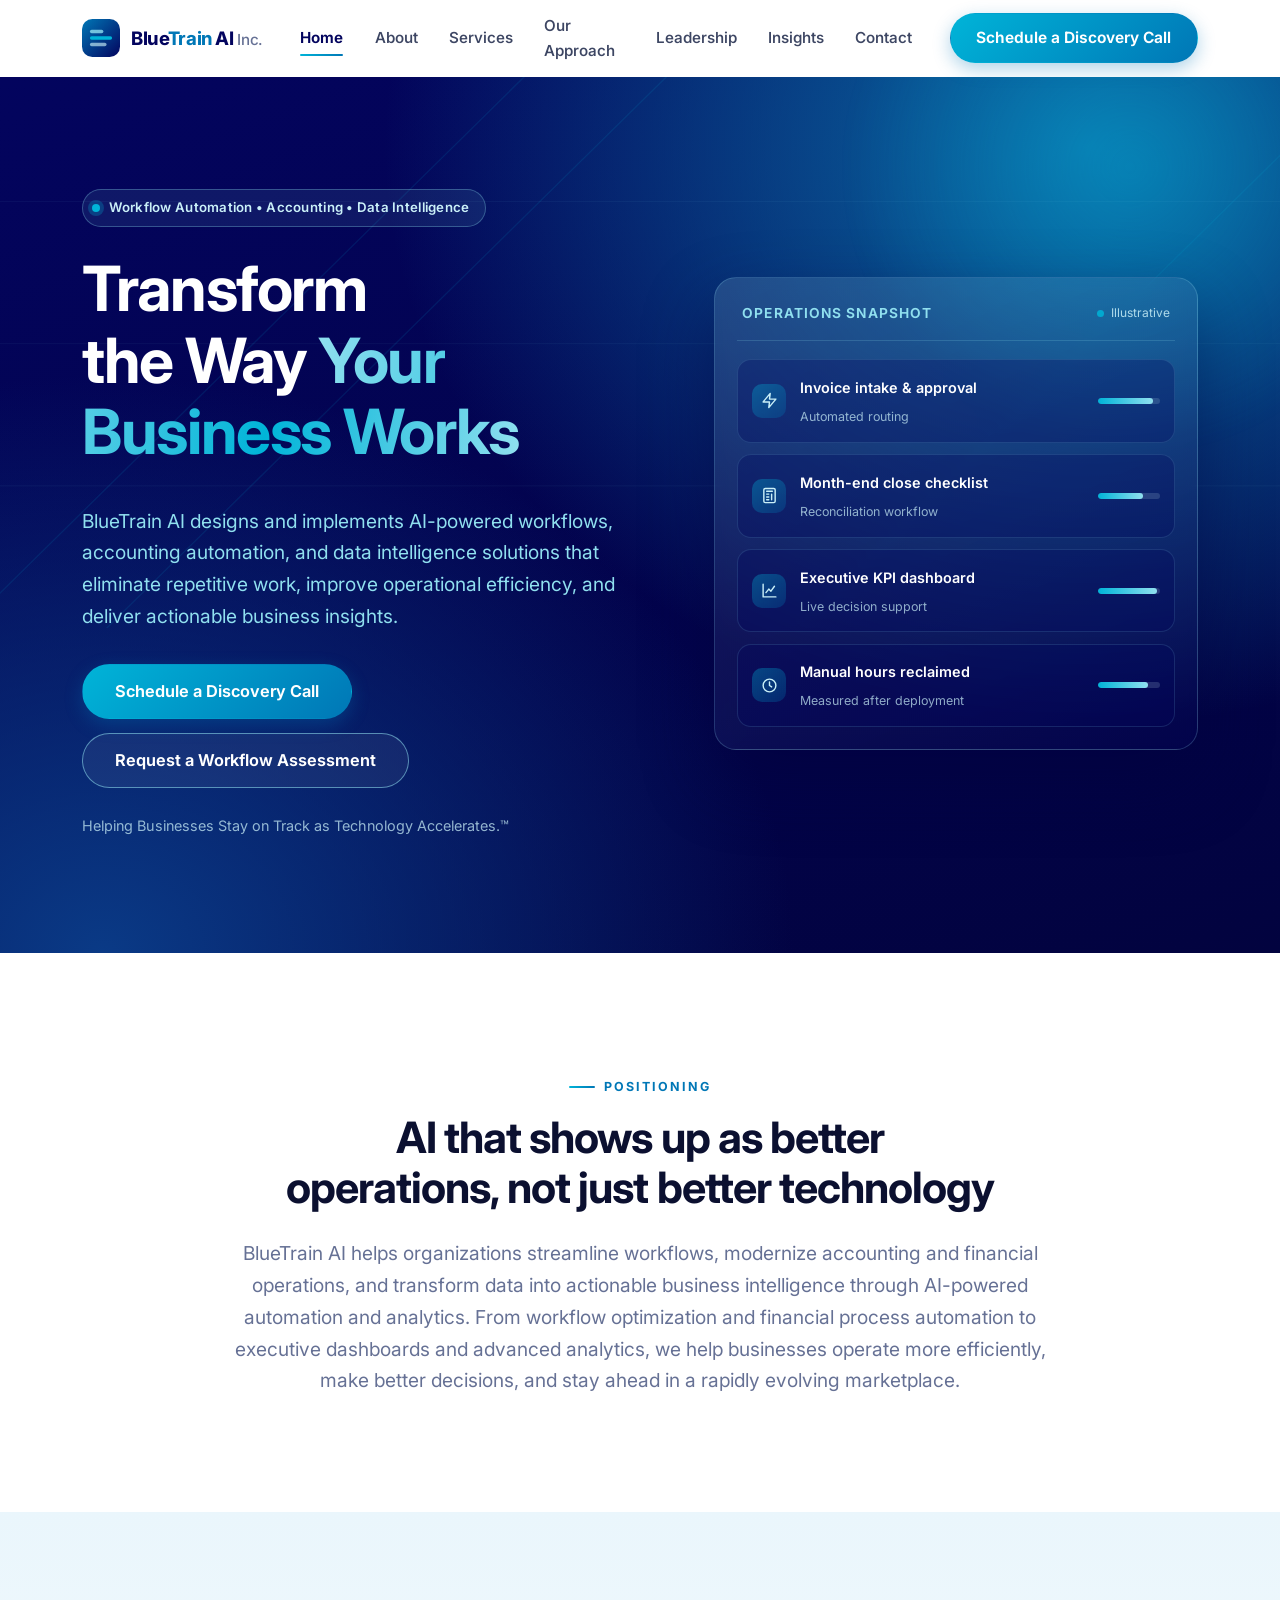
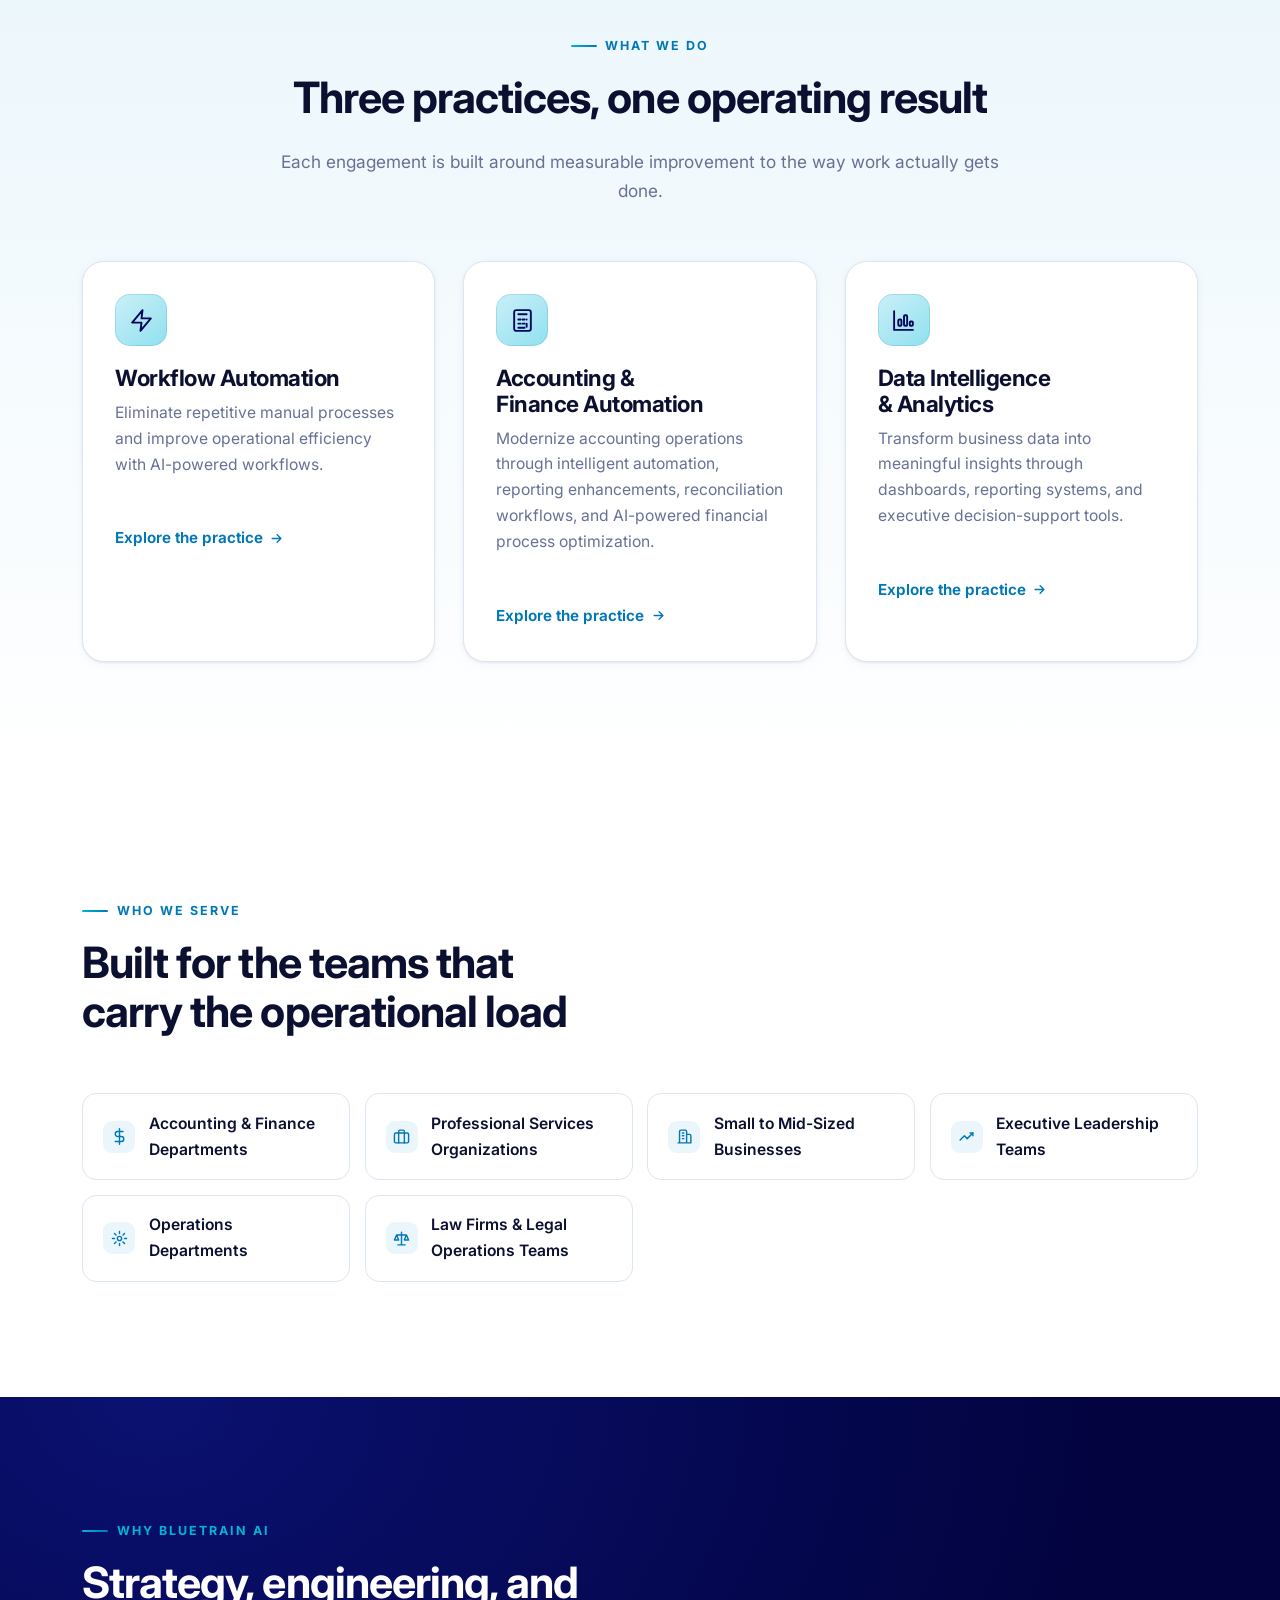
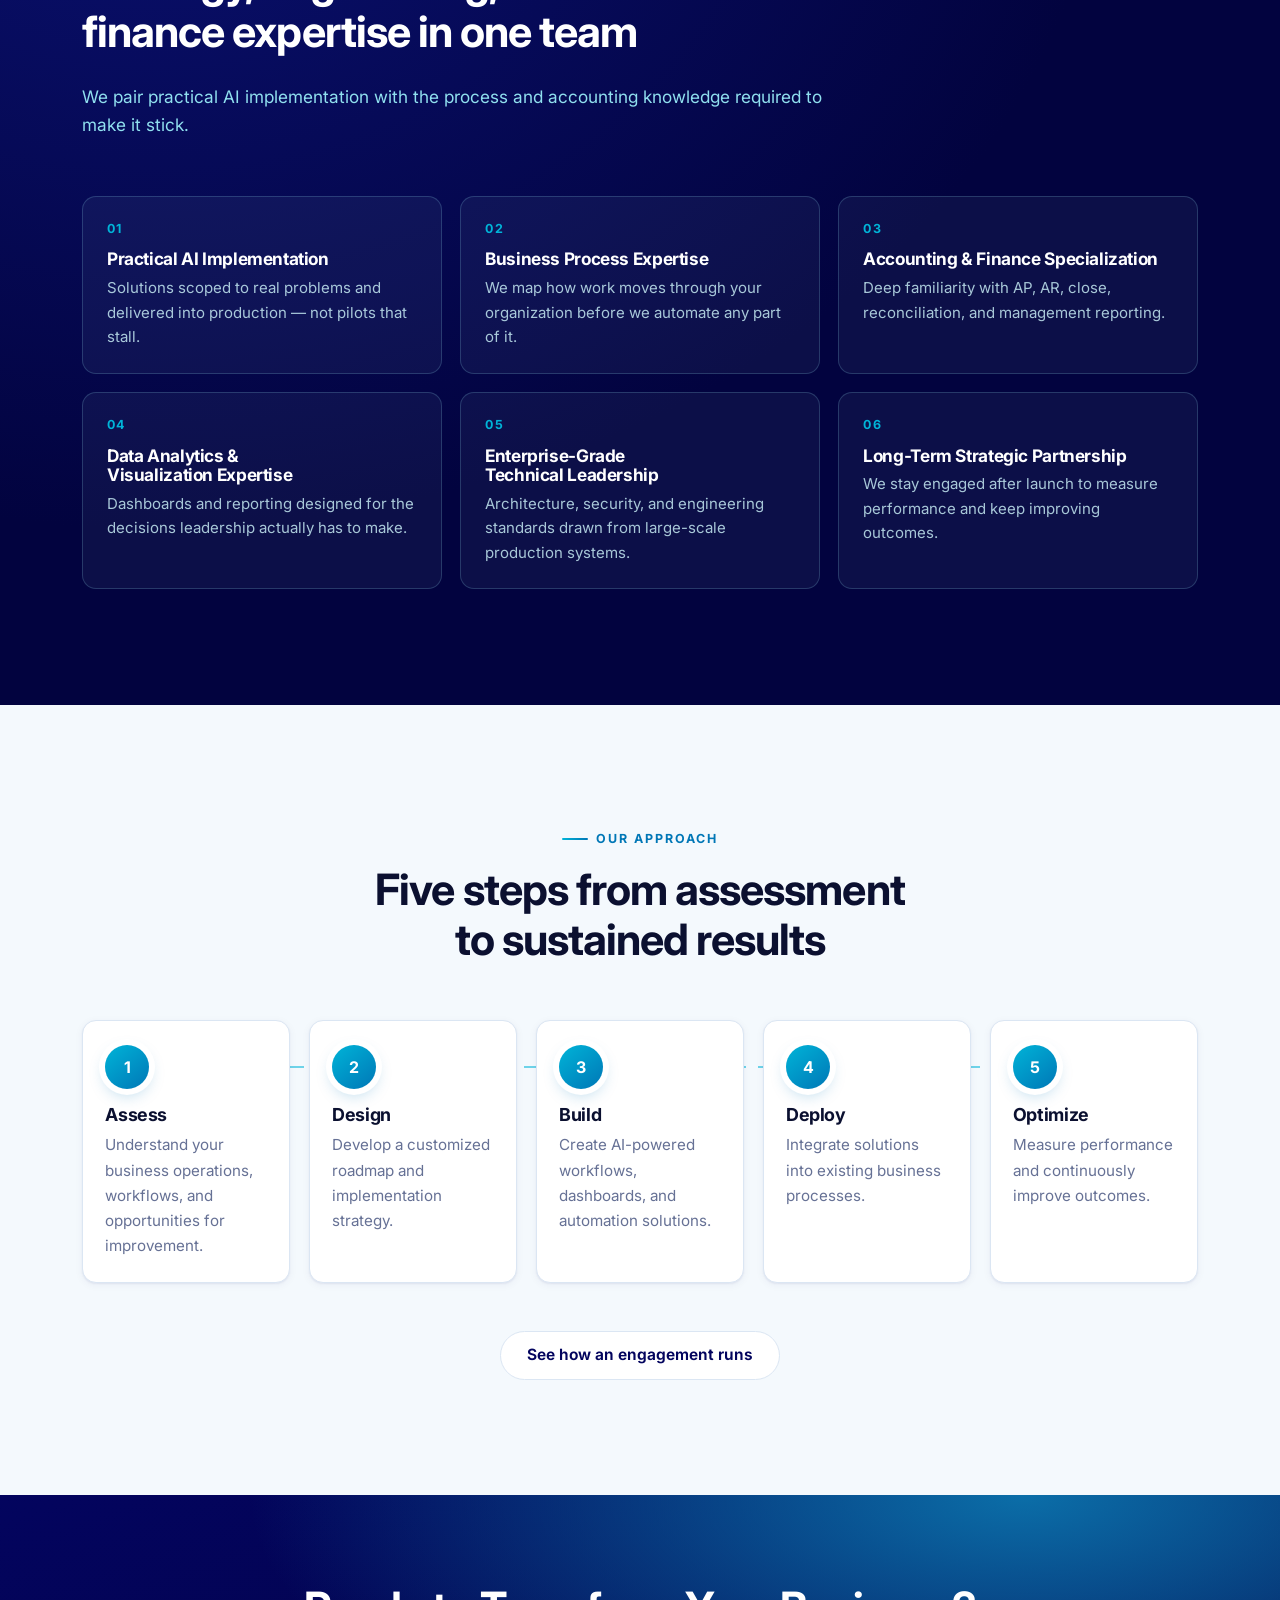
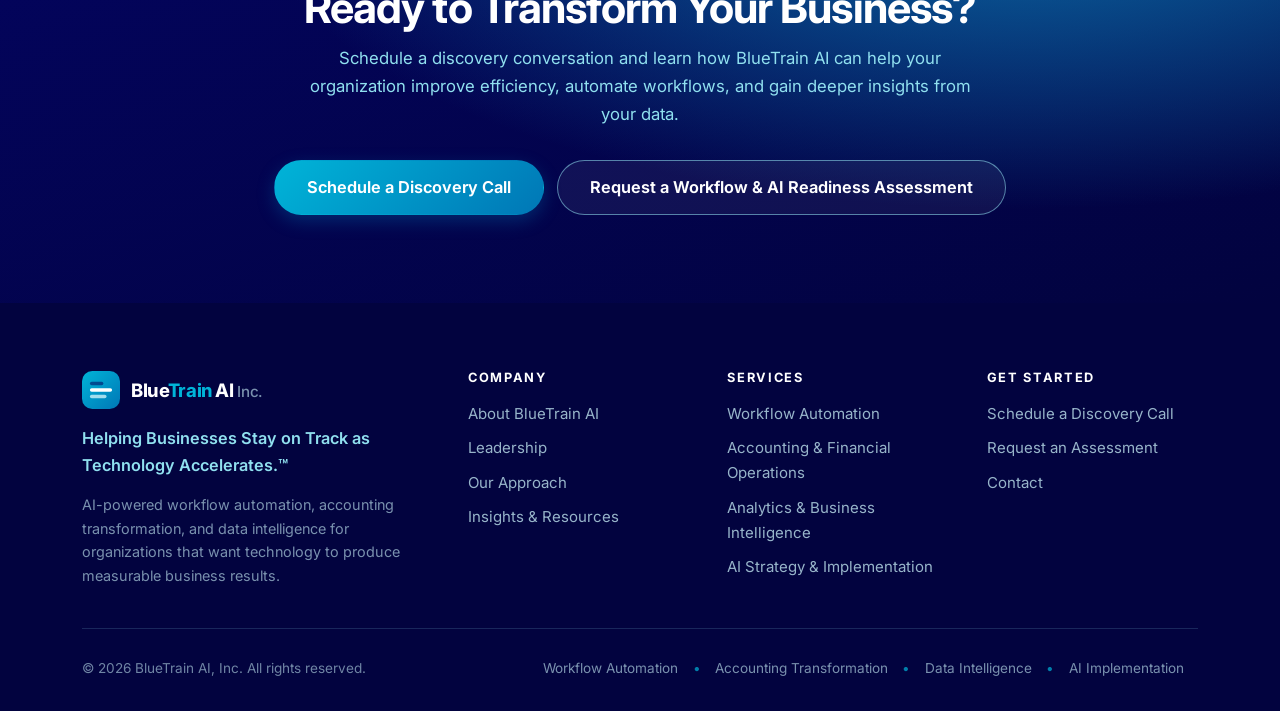
==== index.html @ 3ff6a33e "Add BlueTrain AI marketing site Static, dependency-free site for BlueTrain AI, Inc. built for GitHub" ====
<!DOCTYPE html>
<html lang="en">
<head>
<meta charset="utf-8">
<meta name="viewport" content="width=device-width, initial-scale=1">
<title>BlueTrain AI, Inc. — Workflow Automation, Accounting Transformation &amp; Data Intelligence</title>
<meta name="description" content="BlueTrain AI helps organizations streamline workflows, modernize accounting and financial operations, and transform data into actionable business intelligence through AI-powered automation and analytics.">
<link rel="icon" href="assets/img/favicon.svg" type="image/svg+xml">
<link rel="preconnect" href="https://fonts.googleapis.com">
<link rel="preconnect" href="https://fonts.gstatic.com" crossorigin>
<link href="https://fonts.googleapis.com/css2?family=Inter:wght@400;500;600;700;800&display=swap" rel="stylesheet">
<link rel="stylesheet" href="assets/css/styles.css">
<meta property="og:type" content="website">
<meta property="og:title" content="BlueTrain AI, Inc. — Transform the Way Your Business Works">
<meta property="og:description" content="AI-powered workflows, accounting automation, and data intelligence solutions that eliminate repetitive work and deliver actionable business insights.">
<script src="assets/js/main.js" defer></script>
</head>
<body>
<a class="skip-link" href="#main">Skip to content</a>

<header class="site-header">
  <div class="container site-header__inner">
    <a class="logo" href="index.html" aria-label="BlueTrain AI, Inc. — home">
      <svg class="logo__mark" viewBox="0 0 48 48" aria-hidden="true" focusable="false">
        <defs>
          <linearGradient id="bt-logo" x1="0" y1="0" x2="1" y2="1">
            <stop offset="0" stop-color="#0077b6"/><stop offset="1" stop-color="#03045e"/>
          </linearGradient>
        </defs>
        <rect width="48" height="48" rx="13" fill="url(#bt-logo)"/>
        <rect x="10" y="13.5" width="17" height="4.5" rx="2.25" fill="#90e0ef" opacity=".8"/>
        <rect x="10" y="21.75" width="28" height="4.5" rx="2.25" fill="#00b4d8"/>
        <rect x="10" y="30" width="21" height="4.5" rx="2.25" fill="#caf0f8" opacity=".65"/>
      </svg>
      <span class="logo__text">Blue<span class="accent">Train</span> AI <span class="logo__suffix">Inc.</span></span>
    </a>

    <button class="nav-toggle" type="button" aria-expanded="false" aria-controls="primary-nav" aria-label="Open menu">
      <span class="nav-toggle__bars"></span>
    </button>

    <nav class="nav" id="primary-nav" aria-label="Primary">
      <a href="index.html" aria-current="page">Home</a>
      <a href="about.html">About</a>
      <a href="services.html">Services</a>
      <a href="approach.html">Our Approach</a>
      <a href="leadership.html">Leadership</a>
      <a href="insights.html">Insights</a>
      <a href="contact.html">Contact</a>
      <a class="btn btn--primary" href="contact.html">Schedule a Discovery Call</a>
    </nav>

    <a class="btn btn--primary header-cta" href="contact.html">Schedule a Discovery Call</a>
  </div>
</header>

<main id="main">

  <!-- ================================================= HERO ============== -->
  <section class="hero">
    <div class="hero__glow" aria-hidden="true"></div>
    <svg class="hero__rails" viewBox="0 0 1440 620" preserveAspectRatio="none" aria-hidden="true" focusable="false">
      <g fill="none" stroke="#00b4d8" stroke-opacity=".22" stroke-width="1.5">
        <path d="M-40 620 L620 -30"/>
        <path d="M120 620 L780 -30"/>
        <path d="M900 620 L1560 -30"/>
      </g>
      <g stroke="#90e0ef" stroke-opacity=".12" stroke-width="1">
        <path d="M0 140 H1440"/><path d="M0 300 H1440"/><path d="M0 460 H1440"/>
      </g>
    </svg>

    <div class="container">
      <div class="hero__grid">
        <div>
          <span class="hero__badge"><span class="dot" aria-hidden="true"></span> Workflow Automation • Accounting • Data Intelligence</span>
          <h1>Transform the Way <span class="grad">Your Business Works</span></h1>
          <p class="hero__sub">
            BlueTrain AI designs and implements AI-powered workflows, accounting automation, and
            data intelligence solutions that eliminate repetitive work, improve operational
            efficiency, and deliver actionable business insights.
          </p>
          <div class="btn-row">
            <a class="btn btn--primary btn--lg" href="contact.html">Schedule a Discovery Call</a>
            <a class="btn btn--ghost btn--lg" href="contact.html#assessment">Request a Workflow Assessment</a>
          </div>
          <p class="hero__note">Helping Businesses Stay on Track as Technology Accelerates.&trade;</p>
        </div>

        <div class="hero__panel" aria-hidden="true">
          <div class="hero__panel-head">
            <span class="hero__panel-title">Operations Snapshot</span>
            <span class="hero__panel-live"><span class="dot"></span> Illustrative</span>
          </div>
          <ul class="metric-list">
            <li class="metric">
              <span class="metric__icon">
                <svg viewBox="0 0 24 24" fill="none" stroke="currentColor" stroke-width="2" stroke-linecap="round" stroke-linejoin="round"><path d="M13 2 3 14h9l-1 8 10-12h-9l1-8z"/></svg>
              </span>
              <span>
                <span class="metric__label">Invoice intake &amp; approval</span><br>
                <span class="metric__meta">Automated routing</span>
              </span>
              <span class="metric__bar"><span style="--w:88%"></span></span>
            </li>
            <li class="metric">
              <span class="metric__icon">
                <svg viewBox="0 0 24 24" fill="none" stroke="currentColor" stroke-width="2" stroke-linecap="round" stroke-linejoin="round"><rect x="4" y="2" width="16" height="20" rx="2"/><path d="M8 6h8M8 10h3M8 14h3M8 18h3M15 10v8"/></svg>
              </span>
              <span>
                <span class="metric__label">Month-end close checklist</span><br>
                <span class="metric__meta">Reconciliation workflow</span>
              </span>
              <span class="metric__bar"><span style="--w:72%"></span></span>
            </li>
            <li class="metric">
              <span class="metric__icon">
                <svg viewBox="0 0 24 24" fill="none" stroke="currentColor" stroke-width="2" stroke-linecap="round" stroke-linejoin="round"><path d="M3 3v18h18"/><path d="M7 15l4-5 3 3 5-7"/></svg>
              </span>
              <span>
                <span class="metric__label">Executive KPI dashboard</span><br>
                <span class="metric__meta">Live decision support</span>
              </span>
              <span class="metric__bar"><span style="--w:95%"></span></span>
            </li>
            <li class="metric">
              <span class="metric__icon">
                <svg viewBox="0 0 24 24" fill="none" stroke="currentColor" stroke-width="2" stroke-linecap="round" stroke-linejoin="round"><circle cx="12" cy="12" r="9"/><path d="M12 7v5l3 2"/></svg>
              </span>
              <span>
                <span class="metric__label">Manual hours reclaimed</span><br>
                <span class="metric__meta">Measured after deployment</span>
              </span>
              <span class="metric__bar"><span style="--w:80%"></span></span>
            </li>
          </ul>
        </div>
      </div>
    </div>
  </section>

  <!-- ============================================ POSITIONING ============ -->
  <section class="section">
    <div class="container container--narrow text-center reveal">
      <span class="eyebrow">Positioning</span>
      <h2>AI that shows up as better operations, not just better technology</h2>
      <p class="lede">
        BlueTrain AI helps organizations streamline workflows, modernize accounting and financial
        operations, and transform data into actionable business intelligence through AI-powered
        automation and analytics. From workflow optimization and financial process automation to
        executive dashboards and advanced analytics, we help businesses operate more efficiently,
        make better decisions, and stay ahead in a rapidly evolving marketplace.
      </p>
    </div>
  </section>

  <!-- ============================================== WHAT WE DO =========== -->
  <section class="section section--ice" id="what-we-do">
    <div class="container">
      <div class="section-head section-head--center reveal">
        <span class="eyebrow">What We Do</span>
        <h2>Three practices, one operating result</h2>
        <p>Each engagement is built around measurable improvement to the way work actually gets done.</p>
      </div>

      <div class="grid grid--3">
        <article class="card card--accent reveal">
          <div class="card__icon">
            <svg viewBox="0 0 24 24" fill="none" stroke="currentColor" stroke-width="1.8" stroke-linecap="round" stroke-linejoin="round"><path d="M13 2 3 14h9l-1 8 10-12h-9l1-8z"/></svg>
          </div>
          <h3>Workflow Automation</h3>
          <p>Eliminate repetitive manual processes and improve operational efficiency with AI-powered workflows.</p>
          <p class="mt-lg"><a class="arrow-link" href="services.html#workflow">Explore the practice
            <svg width="15" height="15" viewBox="0 0 24 24" fill="none" stroke="currentColor" stroke-width="2.2" stroke-linecap="round" stroke-linejoin="round"><path d="M5 12h14M13 6l6 6-6 6"/></svg></a></p>
        </article>

        <article class="card card--accent reveal">
          <div class="card__icon">
            <svg viewBox="0 0 24 24" fill="none" stroke="currentColor" stroke-width="1.8" stroke-linecap="round" stroke-linejoin="round"><rect x="4" y="2" width="16" height="20" rx="2"/><path d="M8 6h8M8 11h2M12 11h2M16 11h.01M8 15h2M12 15h2M16 15v3M8 19h6"/></svg>
          </div>
          <h3>Accounting &amp; Finance Automation</h3>
          <p>Modernize accounting operations through intelligent automation, reporting enhancements, reconciliation workflows, and AI-powered financial process optimization.</p>
          <p class="mt-lg"><a class="arrow-link" href="services.html#accounting">Explore the practice
            <svg width="15" height="15" viewBox="0 0 24 24" fill="none" stroke="currentColor" stroke-width="2.2" stroke-linecap="round" stroke-linejoin="round"><path d="M5 12h14M13 6l6 6-6 6"/></svg></a></p>
        </article>

        <article class="card card--accent reveal">
          <div class="card__icon">
            <svg viewBox="0 0 24 24" fill="none" stroke="currentColor" stroke-width="1.8" stroke-linecap="round" stroke-linejoin="round"><path d="M3 3v18h18"/><rect x="7" y="11" width="3" height="6" rx="1"/><rect x="12.5" y="7" width="3" height="10" rx="1"/><rect x="18" y="13" width="3" height="4" rx="1"/></svg>
          </div>
          <h3>Data Intelligence &amp; Analytics</h3>
          <p>Transform business data into meaningful insights through dashboards, reporting systems, and executive decision-support tools.</p>
          <p class="mt-lg"><a class="arrow-link" href="services.html#analytics">Explore the practice
            <svg width="15" height="15" viewBox="0 0 24 24" fill="none" stroke="currentColor" stroke-width="2.2" stroke-linecap="round" stroke-linejoin="round"><path d="M5 12h14M13 6l6 6-6 6"/></svg></a></p>
        </article>
      </div>
    </div>
  </section>

  <!-- ============================================= WHO WE SERVE ========== -->
  <section class="section">
    <div class="container">
      <div class="section-head reveal">
        <span class="eyebrow">Who We Serve</span>
        <h2>Built for the teams that carry the operational load</h2>
      </div>

      <div class="pill-grid">
        <div class="pill reveal">
          <span class="pill__dot"><svg viewBox="0 0 24 24" fill="none" stroke="currentColor" stroke-width="2" stroke-linecap="round" stroke-linejoin="round"><path d="M12 1v22M17 5H9.5a3.5 3.5 0 0 0 0 7h5a3.5 3.5 0 0 1 0 7H6"/></svg></span>
          Accounting &amp; Finance Departments
        </div>
        <div class="pill reveal">
          <span class="pill__dot"><svg viewBox="0 0 24 24" fill="none" stroke="currentColor" stroke-width="2" stroke-linecap="round" stroke-linejoin="round"><rect x="2" y="7" width="20" height="14" rx="2"/><path d="M16 21V5a2 2 0 0 0-2-2h-4a2 2 0 0 0-2 2v16"/></svg></span>
          Professional Services Organizations
        </div>
        <div class="pill reveal">
          <span class="pill__dot"><svg viewBox="0 0 24 24" fill="none" stroke="currentColor" stroke-width="2" stroke-linecap="round" stroke-linejoin="round"><path d="M3 21h18M5 21V5a2 2 0 0 1 2-2h6a2 2 0 0 1 2 2v16M15 9h4a2 2 0 0 1 2 2v10M9 7h2M9 11h2M9 15h2"/></svg></span>
          Small to Mid-Sized Businesses
        </div>
        <div class="pill reveal">
          <span class="pill__dot"><svg viewBox="0 0 24 24" fill="none" stroke="currentColor" stroke-width="2" stroke-linecap="round" stroke-linejoin="round"><path d="M3 17l6-6 4 4 8-8"/><path d="M17 7h4v4"/></svg></span>
          Executive Leadership Teams
        </div>
        <div class="pill reveal">
          <span class="pill__dot"><svg viewBox="0 0 24 24" fill="none" stroke="currentColor" stroke-width="2" stroke-linecap="round" stroke-linejoin="round"><circle cx="12" cy="12" r="3"/><path d="M12 2v3M12 19v3M2 12h3M19 12h3M4.9 4.9l2.2 2.2M16.9 16.9l2.2 2.2M19.1 4.9l-2.2 2.2M7.1 16.9l-2.2 2.2"/></svg></span>
          Operations Departments
        </div>
        <div class="pill reveal">
          <span class="pill__dot"><svg viewBox="0 0 24 24" fill="none" stroke="currentColor" stroke-width="2" stroke-linecap="round" stroke-linejoin="round"><path d="M12 3v18M7 21h10M5 7h14M5 7l-3 7h6L5 7zM19 7l-3 7h6l-3-7z"/></svg></span>
          Law Firms &amp; Legal Operations Teams
        </div>
      </div>
    </div>
  </section>

  <!-- ============================================ WHY BLUETRAIN ========== -->
  <section class="section section--navy">
    <div class="container">
      <div class="section-head reveal">
        <span class="eyebrow">Why BlueTrain AI</span>
        <h2>Strategy, engineering, and finance expertise in one team</h2>
        <p>We pair practical AI implementation with the process and accounting knowledge required to make it stick.</p>
      </div>

      <div class="reason-grid">
        <article class="reason reveal">
          <span class="reason__num">01</span>
          <h3>Practical AI Implementation</h3>
          <p>Solutions scoped to real problems and delivered into production — not pilots that stall.</p>
        </article>
        <article class="reason reveal">
          <span class="reason__num">02</span>
          <h3>Business Process Expertise</h3>
          <p>We map how work moves through your organization before we automate any part of it.</p>
        </article>
        <article class="reason reveal">
          <span class="reason__num">03</span>
          <h3>Accounting &amp; Finance Specialization</h3>
          <p>Deep familiarity with AP, AR, close, reconciliation, and management reporting.</p>
        </article>
        <article class="reason reveal">
          <span class="reason__num">04</span>
          <h3>Data Analytics &amp; Visualization Expertise</h3>
          <p>Dashboards and reporting designed for the decisions leadership actually has to make.</p>
        </article>
        <article class="reason reveal">
          <span class="reason__num">05</span>
          <h3>Enterprise-Grade Technical Leadership</h3>
          <p>Architecture, security, and engineering standards drawn from large-scale production systems.</p>
        </article>
        <article class="reason reveal">
          <span class="reason__num">06</span>
          <h3>Long-Term Strategic Partnership</h3>
          <p>We stay engaged after launch to measure performance and keep improving outcomes.</p>
        </article>
      </div>
    </div>
  </section>

  <!-- ============================================== APPROACH ============= -->
  <section class="section section--tint">
    <div class="container">
      <div class="section-head section-head--center reveal">
        <span class="eyebrow">Our Approach</span>
        <h2>Five steps from assessment to sustained results</h2>
      </div>

      <ol class="track">
        <li class="step reveal"><span class="step__num">1</span><h3>Assess</h3><p>Understand your business operations, workflows, and opportunities for improvement.</p></li>
        <li class="step reveal"><span class="step__num">2</span><h3>Design</h3><p>Develop a customized roadmap and implementation strategy.</p></li>
        <li class="step reveal"><span class="step__num">3</span><h3>Build</h3><p>Create AI-powered workflows, dashboards, and automation solutions.</p></li>
        <li class="step reveal"><span class="step__num">4</span><h3>Deploy</h3><p>Integrate solutions into existing business processes.</p></li>
        <li class="step reveal"><span class="step__num">5</span><h3>Optimize</h3><p>Measure performance and continuously improve outcomes.</p></li>
      </ol>

      <p class="text-center mt-lg reveal">
        <a class="btn btn--outline" href="approach.html">See how an engagement runs</a>
      </p>
    </div>
  </section>

  <!-- =============================================== CTA ================= -->
  <section class="cta-band">
    <div class="container">
      <h2>Ready to Transform Your Business?</h2>
      <p>
        Schedule a discovery conversation and learn how BlueTrain AI can help your organization
        improve efficiency, automate workflows, and gain deeper insights from your data.
      </p>
      <div class="btn-row btn-row--center">
        <a class="btn btn--primary btn--lg" href="contact.html">Schedule a Discovery Call</a>
        <a class="btn btn--ghost btn--lg" href="contact.html#assessment">Request a Workflow &amp; AI Readiness Assessment</a>
      </div>
    </div>
  </section>

</main>

<footer class="site-footer">
  <div class="container">
    <div class="footer-grid">
      <div class="footer-brand">
        <a class="logo" href="index.html">
          <svg class="logo__mark" viewBox="0 0 48 48" aria-hidden="true" focusable="false">
            <defs><linearGradient id="bt-logo-f" x1="0" y1="0" x2="1" y2="1"><stop offset="0" stop-color="#00b4d8"/><stop offset="1" stop-color="#0077b6"/></linearGradient></defs>
            <rect width="48" height="48" rx="13" fill="url(#bt-logo-f)"/>
            <rect x="10" y="13.5" width="17" height="4.5" rx="2.25" fill="#03045e" opacity=".55"/>
            <rect x="10" y="21.75" width="28" height="4.5" rx="2.25" fill="#ffffff"/>
            <rect x="10" y="30" width="21" height="4.5" rx="2.25" fill="#caf0f8" opacity=".8"/>
          </svg>
          <span class="logo__text">Blue<span class="accent">Train</span> AI <span class="logo__suffix">Inc.</span></span>
        </a>
        <p class="footer-tagline">Helping Businesses Stay on Track as Technology Accelerates.&trade;</p>
        <p class="footer-desc">
          AI-powered workflow automation, accounting transformation, and data intelligence for
          organizations that want technology to produce measurable business results.
        </p>
      </div>

      <nav class="footer-col" aria-label="Company">
        <h4>Company</h4>
        <ul>
          <li><a href="about.html">About BlueTrain AI</a></li>
          <li><a href="leadership.html">Leadership</a></li>
          <li><a href="approach.html">Our Approach</a></li>
          <li><a href="insights.html">Insights &amp; Resources</a></li>
        </ul>
      </nav>

      <nav class="footer-col" aria-label="Services">
        <h4>Services</h4>
        <ul>
          <li><a href="services.html#workflow">Workflow Automation</a></li>
          <li><a href="services.html#accounting">Accounting &amp; Financial Operations</a></li>
          <li><a href="services.html#analytics">Analytics &amp; Business Intelligence</a></li>
          <li><a href="services.html#strategy">AI Strategy &amp; Implementation</a></li>
        </ul>
      </nav>

      <nav class="footer-col" aria-label="Get started">
        <h4>Get Started</h4>
        <ul>
          <li><a href="contact.html">Schedule a Discovery Call</a></li>
          <li><a href="contact.html#assessment">Request an Assessment</a></li>
          <li><a href="contact.html">Contact</a></li>
        </ul>
      </nav>
    </div>

    <div class="footer-bottom">
      <span>&copy; <span data-year>2026</span> BlueTrain AI, Inc. All rights reserved.</span>
      <span class="footer-services">
        <span>Workflow Automation</span><span>Accounting Transformation</span><span>Data Intelligence</span><span>AI Implementation</span>
      </span>
    </div>
  </div>
</footer>

</body>
</html>
---- assets/css/styles.css ----
/* ==========================================================================
   BlueTrain AI, Inc. — Global stylesheet
   Palette: https://coolors.co/03045e-0077b6-00b4d8-90e0ef-caf0f8
   ========================================================================== */

/* --------------------------------------------------------------------------
   1. Design tokens
   -------------------------------------------------------------------------- */
:root {
  /* Brand palette */
  --navy: #03045e;
  --blue: #0077b6;
  --cyan: #00b4d8;
  --sky: #90e0ef;
  --ice: #caf0f8;

  /* Derived neutrals */
  --navy-900: #02033f;
  --navy-800: #03045e;
  --navy-700: #0a1170;
  --ink: #0b1030;
  --body: #3d4663;
  --muted: #667195;
  --line: #dbe6f3;
  --surface: #ffffff;
  --surface-alt: #f4f9fd;
  --surface-tint: #eaf6fc;

  /* Typography */
  --font-sans: "Inter", -apple-system, BlinkMacSystemFont, "Segoe UI", Roboto,
    "Helvetica Neue", Arial, sans-serif;

  /* Rhythm */
  --container: 1180px;
  --container-narrow: 880px;
  --radius-sm: 8px;
  --radius: 14px;
  --radius-lg: 22px;
  --section-y: clamp(4.5rem, 9vw, 7.5rem);

  /* Elevation */
  --shadow-sm: 0 1px 2px rgba(3, 4, 94, 0.06), 0 2px 8px rgba(3, 4, 94, 0.05);
  --shadow: 0 4px 14px rgba(3, 4, 94, 0.08), 0 18px 40px rgba(3, 4, 94, 0.07);
  --shadow-lg: 0 10px 30px rgba(3, 4, 94, 0.12), 0 30px 70px rgba(3, 4, 94, 0.1);

  --ease: cubic-bezier(0.4, 0.14, 0.3, 1);
}

/* --------------------------------------------------------------------------
   2. Reset & base
   -------------------------------------------------------------------------- */
*,
*::before,
*::after {
  box-sizing: border-box;
}

html {
  -webkit-text-size-adjust: 100%;
  scroll-behavior: smooth;
  scroll-padding-top: 90px;
}

body {
  margin: 0;
  font-family: var(--font-sans);
  font-size: 17px;
  line-height: 1.65;
  color: var(--body);
  background: var(--surface);
  -webkit-font-smoothing: antialiased;
  -moz-osx-font-smoothing: grayscale;
  overflow-x: hidden;
}

img,
svg {
  max-width: 100%;
  display: block;
}

h1,
h2,
h3,
h4 {
  color: var(--ink);
  font-weight: 700;
  line-height: 1.15;
  letter-spacing: -0.022em;
  margin: 0 0 0.6em;
  text-wrap: balance;
}

h1 {
  font-size: clamp(2.35rem, 5.4vw, 3.9rem);
}
h2 {
  font-size: clamp(1.85rem, 3.6vw, 2.7rem);
}
h3 {
  font-size: clamp(1.2rem, 2vw, 1.4rem);
}
h4 {
  font-size: 1.05rem;
}

p {
  margin: 0 0 1.15em;
}

p:last-child {
  margin-bottom: 0;
}

a {
  color: var(--blue);
  text-decoration: none;
  transition: color 0.2s var(--ease);
}

a:hover {
  color: var(--navy);
}

ul,
ol {
  margin: 0;
  padding: 0;
  list-style: none;
}

strong {
  color: var(--ink);
  font-weight: 650;
}

:focus-visible {
  outline: 3px solid var(--cyan);
  outline-offset: 3px;
  border-radius: 4px;
}

::selection {
  background: var(--sky);
  color: var(--navy-900);
}

/* --------------------------------------------------------------------------
   3. Layout primitives
   -------------------------------------------------------------------------- */
.container {
  width: 100%;
  max-width: var(--container);
  margin-inline: auto;
  padding-inline: clamp(1.15rem, 4vw, 2rem);
}

.container--narrow {
  max-width: var(--container-narrow);
}

.section {
  padding-block: var(--section-y);
  position: relative;
}

.section--tint {
  background: var(--surface-alt);
}

.section--ice {
  background: linear-gradient(180deg, var(--surface-tint), #fff);
}

.section--navy {
  background: radial-gradient(
      120% 130% at 12% 0%,
      var(--navy-700) 0%,
      var(--navy-900) 62%
    ),
    var(--navy-900);
  color: var(--sky);
}

.section--navy h2,
.section--navy h3 {
  color: #fff;
}

.section-head {
  max-width: 760px;
  margin-bottom: clamp(2.5rem, 5vw, 3.5rem);
}

.section-head--center {
  margin-inline: auto;
  text-align: center;
}

.section-head p {
  font-size: 1.08rem;
  color: var(--muted);
}

.section--navy .section-head p {
  color: var(--sky);
}

.eyebrow {
  display: inline-flex;
  align-items: center;
  gap: 0.55rem;
  font-size: 0.78rem;
  font-weight: 700;
  letter-spacing: 0.16em;
  text-transform: uppercase;
  color: var(--blue);
  margin-bottom: 1rem;
}

.eyebrow::before {
  content: "";
  width: 26px;
  height: 2px;
  border-radius: 2px;
  background: linear-gradient(90deg, var(--cyan), var(--blue));
}

.section--navy .eyebrow {
  color: var(--cyan);
}

.lede {
  font-size: clamp(1.05rem, 1.7vw, 1.2rem);
  color: var(--muted);
}

.grid {
  display: grid;
  gap: clamp(1.15rem, 2.4vw, 1.75rem);
}

.grid--2 {
  grid-template-columns: repeat(auto-fit, minmax(300px, 1fr));
}
.grid--3 {
  grid-template-columns: repeat(auto-fit, minmax(290px, 1fr));
}
.grid--4 {
  grid-template-columns: repeat(auto-fit, minmax(230px, 1fr));
}

/* --------------------------------------------------------------------------
   4. Buttons
   -------------------------------------------------------------------------- */
.btn {
  display: inline-flex;
  align-items: center;
  justify-content: center;
  gap: 0.55rem;
  padding: 0.9rem 1.6rem;
  border: 1px solid transparent;
  border-radius: 999px;
  font-size: 0.97rem;
  font-weight: 650;
  font-family: inherit;
  line-height: 1.2;
  cursor: pointer;
  text-align: center;
  transition: transform 0.2s var(--ease), box-shadow 0.2s var(--ease),
    background 0.2s var(--ease), color 0.2s var(--ease),
    border-color 0.2s var(--ease);
}

.btn:hover {
  transform: translateY(-2px);
}

.btn:active {
  transform: translateY(0);
}

.btn--primary {
  background: linear-gradient(135deg, var(--cyan), var(--blue));
  color: #fff;
  box-shadow: 0 6px 18px rgba(0, 119, 182, 0.32);
}

.btn--primary:hover {
  color: #fff;
  box-shadow: 0 12px 28px rgba(0, 119, 182, 0.42);
}

.btn--ghost {
  background: rgba(255, 255, 255, 0.06);
  border-color: rgba(144, 224, 239, 0.55);
  color: #fff;
}

.btn--ghost:hover {
  background: rgba(202, 240, 248, 0.15);
  border-color: var(--sky);
  color: #fff;
}

.btn--outline {
  background: #fff;
  border-color: var(--line);
  color: var(--navy);
}

.btn--outline:hover {
  border-color: var(--cyan);
  color: var(--navy);
  box-shadow: var(--shadow-sm);
}

.btn--lg {
  padding: 1.05rem 2rem;
  font-size: 1.02rem;
}

.btn-row {
  display: flex;
  flex-wrap: wrap;
  gap: 0.85rem;
}

.btn-row--center {
  justify-content: center;
}

.arrow-link {
  display: inline-flex;
  align-items: center;
  gap: 0.4rem;
  font-weight: 650;
  font-size: 0.95rem;
  color: var(--blue);
}

.arrow-link svg {
  transition: transform 0.2s var(--ease);
}

.arrow-link:hover svg {
  transform: translateX(4px);
}

/* --------------------------------------------------------------------------
   5. Header / navigation
   -------------------------------------------------------------------------- */
.skip-link {
  position: absolute;
  left: 50%;
  top: 0;
  transform: translate(-50%, -140%);
  z-index: 200;
  background: var(--navy);
  color: #fff;
  padding: 0.7rem 1.2rem;
  border-radius: 0 0 var(--radius-sm) var(--radius-sm);
  font-weight: 600;
  transition: transform 0.2s var(--ease);
}

.skip-link:focus {
  transform: translate(-50%, 0);
  color: #fff;
}

.site-header {
  position: sticky;
  top: 0;
  z-index: 100;
  background: rgba(255, 255, 255, 0.86);
  backdrop-filter: saturate(180%) blur(14px);
  -webkit-backdrop-filter: saturate(180%) blur(14px);
  border-bottom: 1px solid transparent;
  transition: border-color 0.25s var(--ease), box-shadow 0.25s var(--ease);
}

.site-header.is-stuck {
  border-bottom-color: var(--line);
  box-shadow: 0 4px 20px rgba(3, 4, 94, 0.06);
}

.site-header__inner {
  display: flex;
  align-items: center;
  justify-content: space-between;
  gap: 1.5rem;
  min-height: 76px;
}

/* Logo */
.logo {
  display: inline-flex;
  align-items: center;
  gap: 0.7rem;
  font-weight: 750;
  font-size: 1.16rem;
  letter-spacing: -0.02em;
  color: var(--navy);
  flex-shrink: 0;
}

.logo:hover {
  color: var(--navy);
}

.logo__mark {
  width: 38px;
  height: 38px;
  flex-shrink: 0;
}

.logo__text .accent {
  color: var(--blue);
}

.logo__suffix {
  font-weight: 500;
  color: var(--muted);
  font-size: 0.82em;
}

/* Desktop nav */
.nav {
  display: flex;
  align-items: center;
  gap: 0.25rem;
  margin-left: auto;
}

.nav a {
  position: relative;
  padding: 0.5rem 0.85rem;
  border-radius: 8px;
  font-size: 0.95rem;
  font-weight: 550;
  color: var(--body);
}

.nav a::after {
  content: "";
  position: absolute;
  left: 0.85rem;
  right: 0.85rem;
  bottom: 0.15rem;
  height: 2px;
  border-radius: 2px;
  background: linear-gradient(90deg, var(--cyan), var(--blue));
  transform: scaleX(0);
  transform-origin: left;
  transition: transform 0.25s var(--ease);
}

.nav a:hover {
  color: var(--navy);
}

.nav a:hover::after,
.nav a[aria-current="page"]::after {
  transform: scaleX(1);
}

.nav a[aria-current="page"] {
  color: var(--navy);
  font-weight: 650;
}

.header-cta {
  flex-shrink: 0;
}

/* The nav carries its own CTA for the mobile menu; the header shows it instead
   on wide screens, so only one is ever visible. */
.nav > .btn {
  display: none;
}

/* Mobile toggle */
.nav-toggle {
  display: none;
  width: 44px;
  height: 44px;
  align-items: center;
  justify-content: center;
  background: transparent;
  border: 1px solid var(--line);
  border-radius: 10px;
  cursor: pointer;
  color: var(--navy);
}

.nav-toggle__bars {
  position: relative;
}

.nav-toggle__bars,
.nav-toggle__bars::before,
.nav-toggle__bars::after {
  display: block;
  width: 19px;
  height: 2px;
  border-radius: 2px;
  background: currentColor;
  transition: transform 0.25s var(--ease), opacity 0.2s var(--ease);
}

.nav-toggle__bars::before,
.nav-toggle__bars::after {
  content: "";
  position: absolute;
}

.nav-toggle__bars::before {
  transform: translateY(-6px);
}
.nav-toggle__bars::after {
  transform: translateY(6px);
}

.nav-toggle[aria-expanded="true"] .nav-toggle__bars {
  background: transparent;
}

.nav-toggle[aria-expanded="true"] .nav-toggle__bars::before {
  transform: rotate(45deg);
}

.nav-toggle[aria-expanded="true"] .nav-toggle__bars::after {
  transform: rotate(-45deg);
}

@media (max-width: 940px) {
  .nav-toggle {
    display: inline-flex;
    position: relative;
  }

  .header-cta {
    display: none;
  }

  .nav {
    position: fixed;
    inset: 76px 0 auto;
    flex-direction: column;
    align-items: stretch;
    gap: 0;
    padding: 0.75rem clamp(1.15rem, 4vw, 2rem) 1.5rem;
    background: #fff;
    border-bottom: 1px solid var(--line);
    box-shadow: var(--shadow);
    transform: translateY(-12px);
    opacity: 0;
    visibility: hidden;
    transition: opacity 0.22s var(--ease), transform 0.22s var(--ease),
      visibility 0.22s;
    max-height: calc(100vh - 76px);
    overflow-y: auto;
  }

  .nav.is-open {
    opacity: 1;
    visibility: visible;
    transform: translateY(0);
  }

  .nav a {
    padding: 0.95rem 0.25rem;
    border-bottom: 1px solid var(--surface-alt);
    font-size: 1.02rem;
  }

  .nav a::after {
    display: none;
  }

  .nav > .btn {
    display: inline-flex;
    margin-top: 1rem;
    border-bottom: none;
  }
}

/* --------------------------------------------------------------------------
   6. Hero
   -------------------------------------------------------------------------- */
.hero {
  position: relative;
  overflow: hidden;
  color: var(--ice);
  background: radial-gradient(
      100% 120% at 85% 8%,
      #0b6ea8 0%,
      rgba(11, 110, 168, 0) 55%
    ),
    radial-gradient(90% 110% at 8% 100%, #0a3a86 0%, rgba(10, 58, 134, 0) 60%),
    linear-gradient(160deg, var(--navy-800) 0%, var(--navy-900) 100%);
  padding-block: clamp(4rem, 9vw, 7rem) clamp(4.5rem, 9vw, 7.5rem);
}

.hero--page {
  padding-block: clamp(3rem, 6vw, 4.5rem) clamp(3.25rem, 6vw, 4.75rem);
}

/* Decorative rail lines — the "track" motif */
.hero__rails {
  position: absolute;
  inset: 0;
  pointer-events: none;
  opacity: 0.5;
}

.hero__glow {
  position: absolute;
  width: 620px;
  height: 620px;
  right: -160px;
  top: -220px;
  border-radius: 50%;
  background: radial-gradient(
    circle,
    rgba(0, 180, 216, 0.35),
    rgba(0, 180, 216, 0) 65%
  );
  filter: blur(8px);
  pointer-events: none;
}

.hero .container {
  position: relative;
  z-index: 1;
}

.hero__grid {
  display: grid;
  grid-template-columns: minmax(0, 1.08fr) minmax(0, 0.92fr);
  gap: clamp(2rem, 5vw, 4rem);
  align-items: center;
}

@media (max-width: 900px) {
  .hero__grid {
    grid-template-columns: 1fr;
  }
}

.hero h1 {
  color: #fff;
}

.hero h1 .grad {
  background: linear-gradient(100deg, var(--sky), var(--cyan) 55%, var(--sky));
  -webkit-background-clip: text;
  background-clip: text;
  color: transparent;
}

.hero__sub {
  font-size: clamp(1.05rem, 1.8vw, 1.2rem);
  color: var(--sky);
  max-width: 60ch;
  margin-bottom: 2rem;
}

.hero__badge {
  display: inline-flex;
  align-items: center;
  gap: 0.55rem;
  padding: 0.45rem 1rem 0.45rem 0.55rem;
  border: 1px solid rgba(144, 224, 239, 0.3);
  border-radius: 999px;
  background: rgba(144, 224, 239, 0.09);
  font-size: 0.83rem;
  font-weight: 600;
  letter-spacing: 0.02em;
  color: var(--ice);
  margin-bottom: 1.6rem;
}

.hero__badge .dot {
  width: 8px;
  height: 8px;
  border-radius: 50%;
  background: var(--cyan);
  box-shadow: 0 0 0 4px rgba(0, 180, 216, 0.25);
}

.hero__note {
  margin-top: 1.6rem;
  font-size: 0.9rem;
  color: rgba(202, 240, 248, 0.72);
}

/* Hero visual card */
.hero__panel {
  position: relative;
  border-radius: var(--radius-lg);
  border: 1px solid rgba(144, 224, 239, 0.22);
  background: linear-gradient(
    155deg,
    rgba(202, 240, 248, 0.14),
    rgba(3, 4, 94, 0.25)
  );
  padding: 1.35rem;
  box-shadow: 0 30px 70px rgba(2, 3, 63, 0.45);
  backdrop-filter: blur(6px);
}

.hero__panel-head {
  display: flex;
  align-items: center;
  justify-content: space-between;
  gap: 1rem;
  padding: 0.15rem 0.35rem 1rem;
  border-bottom: 1px solid rgba(144, 224, 239, 0.18);
  margin-bottom: 1.1rem;
}

.hero__panel-title {
  font-size: 0.86rem;
  font-weight: 650;
  letter-spacing: 0.08em;
  text-transform: uppercase;
  color: var(--sky);
}

.hero__panel-live {
  display: inline-flex;
  align-items: center;
  gap: 0.4rem;
  font-size: 0.75rem;
  color: var(--ice);
  opacity: 0.85;
}

.hero__panel-live .dot {
  width: 7px;
  height: 7px;
  border-radius: 50%;
  background: var(--cyan);
  animation: pulse 2.4s var(--ease) infinite;
}

@keyframes pulse {
  0%,
  100% {
    opacity: 1;
    box-shadow: 0 0 0 0 rgba(0, 180, 216, 0.5);
  }
  50% {
    opacity: 0.7;
    box-shadow: 0 0 0 6px rgba(0, 180, 216, 0);
  }
}

.metric-list {
  display: grid;
  gap: 0.7rem;
}

.metric {
  display: grid;
  grid-template-columns: 34px 1fr auto;
  align-items: center;
  gap: 0.85rem;
  padding: 0.8rem 0.9rem;
  border-radius: var(--radius);
  background: rgba(3, 4, 94, 0.3);
  border: 1px solid rgba(144, 224, 239, 0.14);
}

.metric__icon {
  width: 34px;
  height: 34px;
  display: grid;
  place-items: center;
  border-radius: 10px;
  background: linear-gradient(
    140deg,
    rgba(0, 180, 216, 0.35),
    rgba(0, 119, 182, 0.25)
  );
  color: var(--ice);
}

.metric__icon svg {
  width: 17px;
  height: 17px;
}

.metric__label {
  font-size: 0.9rem;
  font-weight: 600;
  color: #fff;
}

.metric__meta {
  font-size: 0.78rem;
  color: rgba(202, 240, 248, 0.7);
}

.metric__bar {
  width: 62px;
  height: 6px;
  border-radius: 99px;
  background: rgba(202, 240, 248, 0.16);
  overflow: hidden;
}

.metric__bar span {
  display: block;
  height: 100%;
  border-radius: 99px;
  background: linear-gradient(90deg, var(--cyan), var(--sky));
  width: var(--w, 60%);
  transform-origin: left;
  animation: fill 1.4s var(--ease) both;
}

@keyframes fill {
  from {
    transform: scaleX(0);
  }
  to {
    transform: scaleX(1);
  }
}

/* Page hero (interior) */
.page-hero__inner {
  max-width: 780px;
}

.page-hero h1 {
  color: #fff;
  margin-bottom: 0.5rem;
}

.page-hero p {
  color: var(--sky);
  font-size: clamp(1rem, 1.7vw, 1.15rem);
  max-width: 62ch;
  margin-bottom: 0;
}

/* Breadcrumb */
.crumbs {
  display: flex;
  align-items: center;
  gap: 0.5rem;
  font-size: 0.85rem;
  color: rgba(202, 240, 248, 0.7);
  margin-bottom: 1.25rem;
}

.crumbs a {
  color: var(--sky);
}

.crumbs a:hover {
  color: #fff;
}

/* --------------------------------------------------------------------------
   7. Cards
   -------------------------------------------------------------------------- */
.card {
  position: relative;
  background: var(--surface);
  border: 1px solid var(--line);
  border-radius: var(--radius-lg);
  padding: clamp(1.5rem, 2.6vw, 2rem);
  box-shadow: var(--shadow-sm);
  transition: transform 0.25s var(--ease), box-shadow 0.25s var(--ease),
    border-color 0.25s var(--ease);
  height: 100%;
}

.card:hover {
  transform: translateY(-5px);
  box-shadow: var(--shadow);
  border-color: rgba(0, 180, 216, 0.45);
}

.card h3 {
  margin-bottom: 0.55rem;
}

.card p {
  color: var(--muted);
  font-size: 0.98rem;
}

.card__icon {
  width: 52px;
  height: 52px;
  display: grid;
  place-items: center;
  border-radius: 15px;
  margin-bottom: 1.2rem;
  background: linear-gradient(140deg, var(--ice), var(--sky));
  color: var(--navy);
  box-shadow: inset 0 0 0 1px rgba(0, 119, 182, 0.16);
}

.card__icon svg {
  width: 25px;
  height: 25px;
}

.card--accent::before {
  content: "";
  position: absolute;
  inset: 0 0 auto;
  height: 4px;
  border-radius: var(--radius-lg) var(--radius-lg) 0 0;
  background: linear-gradient(90deg, var(--cyan), var(--blue));
  opacity: 0;
  transition: opacity 0.25s var(--ease);
}

.card--accent:hover::before {
  opacity: 1;
}

.card__list {
  margin-top: 1.2rem;
  padding-top: 1.2rem;
  border-top: 1px solid var(--line);
  display: grid;
  gap: 0.6rem;
}

.card__list li {
  position: relative;
  padding-left: 1.6rem;
  font-size: 0.95rem;
  color: var(--body);
}

.card__list li::before {
  content: "";
  position: absolute;
  left: 0;
  top: 0.6em;
  width: 8px;
  height: 8px;
  border-radius: 50%;
  background: var(--cyan);
  box-shadow: 0 0 0 3px rgba(0, 180, 216, 0.16);
}

/* Pill list (Who We Serve) */
.pill-grid {
  display: grid;
  grid-template-columns: repeat(auto-fit, minmax(255px, 1fr));
  gap: 0.9rem;
}

.pill {
  display: flex;
  align-items: center;
  gap: 0.85rem;
  padding: 1.05rem 1.25rem;
  border-radius: var(--radius);
  background: #fff;
  border: 1px solid var(--line);
  font-weight: 600;
  color: var(--ink);
  font-size: 0.98rem;
  transition: transform 0.22s var(--ease), border-color 0.22s var(--ease),
    box-shadow 0.22s var(--ease);
}

.pill:hover {
  transform: translateY(-3px);
  border-color: rgba(0, 180, 216, 0.5);
  box-shadow: var(--shadow-sm);
}

.pill__dot {
  width: 32px;
  height: 32px;
  flex-shrink: 0;
  display: grid;
  place-items: center;
  border-radius: 9px;
  background: var(--surface-tint);
  color: var(--blue);
}

.pill__dot svg {
  width: 17px;
  height: 17px;
}

/* Reason list on navy */
.reason-grid {
  display: grid;
  grid-template-columns: repeat(auto-fit, minmax(280px, 1fr));
  gap: 1.15rem;
}

.reason {
  padding: 1.4rem 1.5rem;
  border-radius: var(--radius);
  border: 1px solid rgba(144, 224, 239, 0.2);
  background: rgba(202, 240, 248, 0.05);
  transition: background 0.22s var(--ease), border-color 0.22s var(--ease),
    transform 0.22s var(--ease);
}

.reason:hover {
  background: rgba(202, 240, 248, 0.1);
  border-color: rgba(144, 224, 239, 0.42);
  transform: translateY(-3px);
}

.reason__num {
  font-size: 0.78rem;
  font-weight: 700;
  letter-spacing: 0.12em;
  color: var(--cyan);
  display: block;
  margin-bottom: 0.6rem;
}

.reason h3 {
  font-size: 1.08rem;
  color: #fff;
  margin-bottom: 0.4rem;
}

.reason p {
  font-size: 0.94rem;
  color: rgba(202, 240, 248, 0.82);
  margin: 0;
}

/* Value bullets (About) */
.check-list {
  display: grid;
  gap: 0.85rem;
}

.check-list li {
  display: flex;
  align-items: flex-start;
  gap: 0.75rem;
  font-size: 1rem;
  color: var(--ink);
  font-weight: 550;
}

.check-list svg {
  width: 21px;
  height: 21px;
  flex-shrink: 0;
  margin-top: 0.16rem;
  color: var(--cyan);
}

/* Split feature block */
.split {
  display: grid;
  grid-template-columns: repeat(auto-fit, minmax(320px, 1fr));
  gap: clamp(2rem, 5vw, 4rem);
  align-items: center;
}

.stat-card {
  border-radius: var(--radius-lg);
  padding: clamp(1.75rem, 3vw, 2.25rem);
  background: linear-gradient(150deg, var(--surface-tint), #fff);
  border: 1px solid var(--line);
  box-shadow: var(--shadow-sm);
}

.stat-card + .stat-card {
  margin-top: 1rem;
}

.stat-card h3 {
  color: var(--navy);
  font-size: 1.15rem;
  margin-bottom: 0.4rem;
}

.stat-card p {
  margin: 0;
  color: var(--muted);
  font-size: 0.97rem;
}

/* --------------------------------------------------------------------------
   8. Approach / process track
   -------------------------------------------------------------------------- */
.track {
  position: relative;
  display: grid;
  gap: 1.15rem;
  grid-template-columns: repeat(auto-fit, minmax(190px, 1fr));
  counter-reset: step;
}

@media (min-width: 1000px) {
  .track {
    grid-template-columns: repeat(5, minmax(0, 1fr));
  }
}

.track::before {
  content: "";
  position: absolute;
  left: 0;
  right: 0;
  top: 46px;
  height: 2px;
  background: repeating-linear-gradient(
    90deg,
    rgba(0, 180, 216, 0.55) 0 14px,
    transparent 14px 26px
  );
}

@media (max-width: 760px) {
  .track::before {
    display: none;
  }
}

.step {
  position: relative;
  background: #fff;
  border: 1px solid var(--line);
  border-radius: var(--radius);
  padding: 1.5rem 1.4rem;
  box-shadow: var(--shadow-sm);
  transition: transform 0.25s var(--ease), box-shadow 0.25s var(--ease),
    border-color 0.25s var(--ease);
}

.step:hover {
  transform: translateY(-5px);
  box-shadow: var(--shadow);
  border-color: rgba(0, 180, 216, 0.45);
}

.step__num {
  counter-increment: step;
  width: 44px;
  height: 44px;
  display: grid;
  place-items: center;
  border-radius: 50%;
  margin-bottom: 1rem;
  background: linear-gradient(140deg, var(--cyan), var(--blue));
  color: #fff;
  font-weight: 700;
  font-size: 1rem;
  box-shadow: 0 0 0 6px #fff, 0 6px 16px rgba(0, 119, 182, 0.28);
}

.step h3 {
  font-size: 1.12rem;
  margin-bottom: 0.4rem;
}

.step p {
  font-size: 0.95rem;
  color: var(--muted);
  margin: 0;
}

/* Detailed approach rows */
.approach-row {
  display: grid;
  grid-template-columns: 92px minmax(0, 1fr);
  gap: clamp(1.25rem, 3vw, 2.25rem);
  padding: clamp(1.5rem, 3vw, 2.25rem) 0;
  border-top: 1px solid var(--line);
  align-items: start;
}

.approach-row:last-child {
  border-bottom: 1px solid var(--line);
}

.approach-row__step {
  font-size: 0.75rem;
  font-weight: 700;
  letter-spacing: 0.14em;
  text-transform: uppercase;
  color: var(--blue);
}

.approach-row__step strong {
  display: block;
  font-size: 2.6rem;
  line-height: 1;
  letter-spacing: -0.03em;
  color: var(--navy);
  margin-top: 0.3rem;
}

.approach-row h3 {
  margin-bottom: 0.5rem;
}

.tag-row {
  display: flex;
  flex-wrap: wrap;
  gap: 0.5rem;
  margin-top: 1rem;
}

.tag {
  padding: 0.35rem 0.8rem;
  border-radius: 999px;
  background: var(--surface-tint);
  border: 1px solid rgba(0, 180, 216, 0.22);
  color: var(--navy);
  font-size: 0.83rem;
  font-weight: 600;
}

@media (max-width: 620px) {
  .approach-row {
    grid-template-columns: 1fr;
    gap: 0.75rem;
  }
  .approach-row__step strong {
    display: inline;
    font-size: 1.4rem;
    margin-left: 0.4rem;
  }
}

/* --------------------------------------------------------------------------
   9. Leadership
   -------------------------------------------------------------------------- */
.people {
  display: grid;
  grid-template-columns: repeat(auto-fit, minmax(320px, 1fr));
  gap: clamp(1.25rem, 2.5vw, 1.85rem);
}

.person {
  display: flex;
  flex-direction: column;
  background: #fff;
  border: 1px solid var(--line);
  border-radius: var(--radius-lg);
  padding: clamp(1.5rem, 2.6vw, 2rem);
  box-shadow: var(--shadow-sm);
  transition: transform 0.25s var(--ease), box-shadow 0.25s var(--ease),
    border-color 0.25s var(--ease);
}

.person:hover {
  transform: translateY(-5px);
  box-shadow: var(--shadow);
  border-color: rgba(0, 180, 216, 0.45);
}

.person__head {
  display: flex;
  align-items: center;
  gap: 1rem;
  margin-bottom: 1.1rem;
}

.person__avatar {
  width: 62px;
  height: 62px;
  flex-shrink: 0;
  display: grid;
  place-items: center;
  border-radius: 50%;
  font-weight: 700;
  font-size: 1.15rem;
  letter-spacing: 0.02em;
  color: #fff;
  background: linear-gradient(140deg, var(--blue), var(--navy));
  box-shadow: 0 6px 18px rgba(3, 4, 94, 0.22);
}

.person__name {
  font-size: 1.22rem;
  margin: 0 0 0.15rem;
}

.person__role {
  font-size: 0.88rem;
  font-weight: 650;
  color: var(--blue);
  letter-spacing: 0.01em;
}

.person p {
  font-size: 0.97rem;
  color: var(--muted);
}

.person__lead {
  margin-top: 1.25rem;
  padding-top: 1.25rem;
  border-top: 1px solid var(--line);
}

.person__lead-title {
  font-size: 0.76rem;
  font-weight: 700;
  letter-spacing: 0.13em;
  text-transform: uppercase;
  color: var(--navy);
  margin-bottom: 0.75rem;
}

/* --------------------------------------------------------------------------
   10. Insights
   -------------------------------------------------------------------------- */
.topic-grid {
  display: grid;
  grid-template-columns: repeat(auto-fit, minmax(270px, 1fr));
  gap: 1.15rem;
}

.topic {
  position: relative;
  overflow: hidden;
  padding: 1.6rem 1.5rem;
  border-radius: var(--radius);
  background: #fff;
  border: 1px solid var(--line);
  box-shadow: var(--shadow-sm);
  transition: transform 0.25s var(--ease), box-shadow 0.25s var(--ease),
    border-color 0.25s var(--ease);
}

.topic:hover {
  transform: translateY(-4px);
  box-shadow: var(--shadow);
  border-color: rgba(0, 180, 216, 0.45);
}

.topic__icon {
  width: 42px;
  height: 42px;
  display: grid;
  place-items: center;
  border-radius: 12px;
  background: var(--surface-tint);
  color: var(--blue);
  margin-bottom: 1rem;
}

.topic__icon svg {
  width: 21px;
  height: 21px;
}

.topic h3 {
  font-size: 1.06rem;
  margin-bottom: 0.35rem;
}

.topic p {
  font-size: 0.93rem;
  color: var(--muted);
  margin: 0;
}

.note-box {
  border-radius: var(--radius-lg);
  border: 1px dashed rgba(0, 119, 182, 0.35);
  background: var(--surface-tint);
  padding: clamp(1.5rem, 3vw, 2.25rem);
  text-align: center;
}

.note-box h3 {
  margin-bottom: 0.5rem;
}

.note-box p {
  color: var(--muted);
  max-width: 58ch;
  margin-inline: auto;
}

/* --------------------------------------------------------------------------
   11. Forms
   -------------------------------------------------------------------------- */
.contact-grid {
  display: grid;
  grid-template-columns: minmax(0, 0.85fr) minmax(0, 1.15fr);
  gap: clamp(2rem, 4vw, 3.5rem);
  align-items: start;
}

@media (max-width: 900px) {
  .contact-grid {
    grid-template-columns: 1fr;
  }
}

.form-card {
  background: #fff;
  border: 1px solid var(--line);
  border-radius: var(--radius-lg);
  padding: clamp(1.6rem, 3vw, 2.35rem);
  box-shadow: var(--shadow);
}

.form-grid {
  display: grid;
  grid-template-columns: repeat(2, minmax(0, 1fr));
  gap: 1.1rem;
}

.field {
  display: flex;
  flex-direction: column;
  gap: 0.4rem;
}

.field--full {
  grid-column: 1 / -1;
}

@media (max-width: 620px) {
  .form-grid {
    grid-template-columns: 1fr;
  }
}

.field label {
  font-size: 0.87rem;
  font-weight: 650;
  color: var(--ink);
}

.field .req {
  color: var(--blue);
}

.field input,
.field select,
.field textarea {
  width: 100%;
  padding: 0.8rem 0.95rem;
  font: inherit;
  font-size: 0.97rem;
  color: var(--ink);
  background: var(--surface-alt);
  border: 1px solid var(--line);
  border-radius: 10px;
  transition: border-color 0.2s var(--ease), box-shadow 0.2s var(--ease),
    background 0.2s var(--ease);
}

.field textarea {
  min-height: 132px;
  resize: vertical;
}

.field select {
  appearance: none;
  background-image: url("data:image/svg+xml,%3Csvg xmlns='http://www.w3.org/2000/svg' viewBox='0 0 24 24' fill='none' stroke='%230077b6' stroke-width='2.5' stroke-linecap='round' stroke-linejoin='round'%3E%3Cpolyline points='6 9 12 15 18 9'/%3E%3C/svg%3E");
  background-repeat: no-repeat;
  background-position: right 0.85rem center;
  background-size: 17px;
  padding-right: 2.5rem;
}

.field input:focus,
.field select:focus,
.field textarea:focus {
  outline: none;
  background: #fff;
  border-color: var(--cyan);
  box-shadow: 0 0 0 4px rgba(0, 180, 216, 0.16);
}

.field input:user-invalid,
.field textarea:user-invalid {
  border-color: #d9534f;
}

.form-foot {
  margin-top: 1.5rem;
  display: flex;
  flex-wrap: wrap;
  align-items: center;
  gap: 1rem;
}

.form-foot p {
  font-size: 0.85rem;
  color: var(--muted);
  margin: 0;
  flex: 1 1 220px;
}

.form-status {
  margin-top: 1.1rem;
  padding: 0.9rem 1.1rem;
  border-radius: 10px;
  font-size: 0.93rem;
  display: none;
}

.form-status.is-visible {
  display: block;
}

.form-status--ok {
  background: var(--surface-tint);
  border: 1px solid rgba(0, 180, 216, 0.4);
  color: var(--navy);
}

.form-status--err {
  background: #fdf0ef;
  border: 1px solid rgba(217, 83, 79, 0.4);
  color: #922;
}

/* Contact info list */
.info-list {
  display: grid;
  gap: 1rem;
  margin-top: 1.75rem;
}

.info-item {
  display: flex;
  gap: 0.9rem;
  align-items: flex-start;
  padding: 1.1rem 1.2rem;
  border-radius: var(--radius);
  background: #fff;
  border: 1px solid var(--line);
}

.info-item__icon {
  width: 38px;
  height: 38px;
  flex-shrink: 0;
  display: grid;
  place-items: center;
  border-radius: 11px;
  background: var(--surface-tint);
  color: var(--blue);
}

.info-item__icon svg {
  width: 19px;
  height: 19px;
}

.info-item h4 {
  margin: 0 0 0.15rem;
  font-size: 0.95rem;
}

.info-item p {
  margin: 0;
  font-size: 0.92rem;
  color: var(--muted);
}

/* --------------------------------------------------------------------------
   12. CTA band
   -------------------------------------------------------------------------- */
.cta-band {
  position: relative;
  overflow: hidden;
  background: radial-gradient(
      110% 140% at 80% 0%,
      #0b6ea8 0%,
      rgba(11, 110, 168, 0) 55%
    ),
    linear-gradient(160deg, var(--navy-800), var(--navy-900));
  color: var(--ice);
  padding-block: clamp(3.5rem, 7vw, 5.5rem);
  text-align: center;
}

.cta-band h2 {
  color: #fff;
  margin-bottom: 0.75rem;
}

.cta-band p {
  color: var(--sky);
  max-width: 62ch;
  margin-inline: auto;
  margin-bottom: 2rem;
  font-size: 1.05rem;
}

/* --------------------------------------------------------------------------
   13. Footer
   -------------------------------------------------------------------------- */
.site-footer {
  background: var(--navy-900);
  color: rgba(202, 240, 248, 0.75);
  padding-block: clamp(3rem, 6vw, 4.25rem) 2rem;
  font-size: 0.94rem;
}

.footer-grid {
  display: grid;
  grid-template-columns: minmax(0, 1.6fr) repeat(3, minmax(140px, 1fr));
  gap: clamp(1.75rem, 4vw, 3rem);
  padding-bottom: 2.5rem;
  border-bottom: 1px solid rgba(144, 224, 239, 0.16);
}

@media (max-width: 900px) {
  .footer-grid {
    grid-template-columns: repeat(auto-fit, minmax(160px, 1fr));
  }
}

@media (max-width: 560px) {
  .footer-grid {
    grid-template-columns: 1fr;
    gap: 2rem;
  }
}

.footer-brand .logo {
  color: #fff;
  margin-bottom: 1rem;
}

.footer-brand .logo__text .accent {
  color: var(--cyan);
}

.footer-brand .logo__suffix {
  color: rgba(202, 240, 248, 0.6);
}

.footer-tagline {
  font-size: 1.02rem;
  font-weight: 600;
  color: var(--sky);
  max-width: 34ch;
  margin-bottom: 0.85rem;
}

.footer-desc {
  font-size: 0.9rem;
  color: rgba(202, 240, 248, 0.6);
  max-width: 42ch;
}

.footer-col h4 {
  color: #fff;
  font-size: 0.8rem;
  letter-spacing: 0.13em;
  text-transform: uppercase;
  margin-bottom: 1rem;
}

.footer-col li + li {
  margin-top: 0.6rem;
}

.footer-col a {
  color: rgba(202, 240, 248, 0.75);
}

.footer-col a:hover {
  color: #fff;
}

.footer-bottom {
  display: flex;
  flex-wrap: wrap;
  justify-content: space-between;
  align-items: center;
  gap: 1rem;
  padding-top: 1.75rem;
  font-size: 0.85rem;
  color: rgba(202, 240, 248, 0.55);
}

.footer-services {
  display: flex;
  flex-wrap: wrap;
  gap: 0.5rem 0.9rem;
  color: rgba(202, 240, 248, 0.6);
}

.footer-services span::after {
  content: "•";
  margin-left: 0.9rem;
  color: rgba(0, 180, 216, 0.7);
}

.footer-services span:last-child::after {
  content: "";
}

/* --------------------------------------------------------------------------
   14. Motion / reveal
   -------------------------------------------------------------------------- */
.reveal {
  opacity: 0;
  transform: translateY(20px);
  transition: opacity 0.6s var(--ease), transform 0.6s var(--ease);
}

.reveal.is-visible {
  opacity: 1;
  transform: none;
}

@media (prefers-reduced-motion: reduce) {
  html {
    scroll-behavior: auto;
  }

  *,
  *::before,
  *::after {
    animation-duration: 0.001ms !important;
    animation-iteration-count: 1 !important;
    transition-duration: 0.001ms !important;
  }

  .reveal {
    opacity: 1;
    transform: none;
  }
}

/* --------------------------------------------------------------------------
   15. Utilities
   -------------------------------------------------------------------------- */
.visually-hidden {
  position: absolute !important;
  width: 1px;
  height: 1px;
  padding: 0;
  margin: -1px;
  overflow: hidden;
  clip: rect(0 0 0 0);
  white-space: nowrap;
  border: 0;
}

.text-center {
  text-align: center;
}

.mt-lg {
  margin-top: clamp(2rem, 4vw, 3rem);
}

.hp {
  /* honeypot */
  position: absolute;
  left: -9999px;
  opacity: 0;
  height: 0;
  overflow: hidden;
}
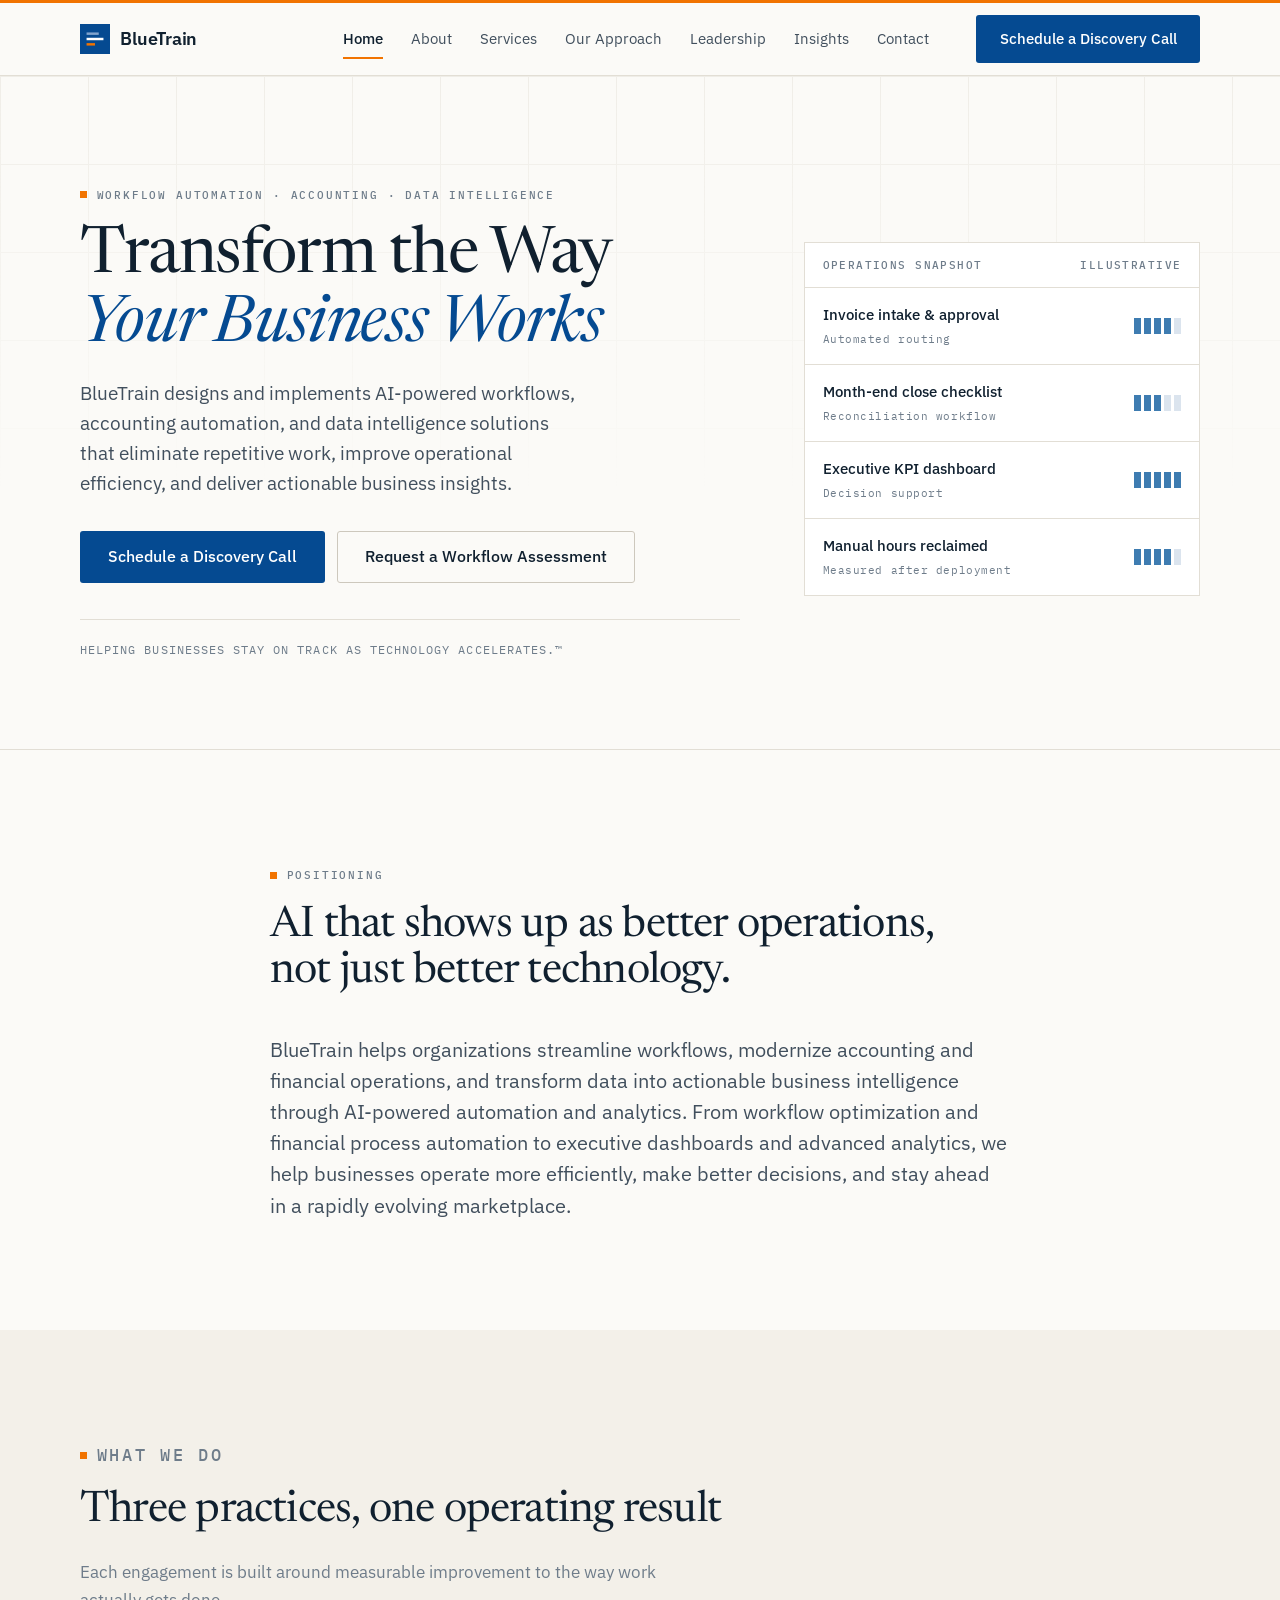
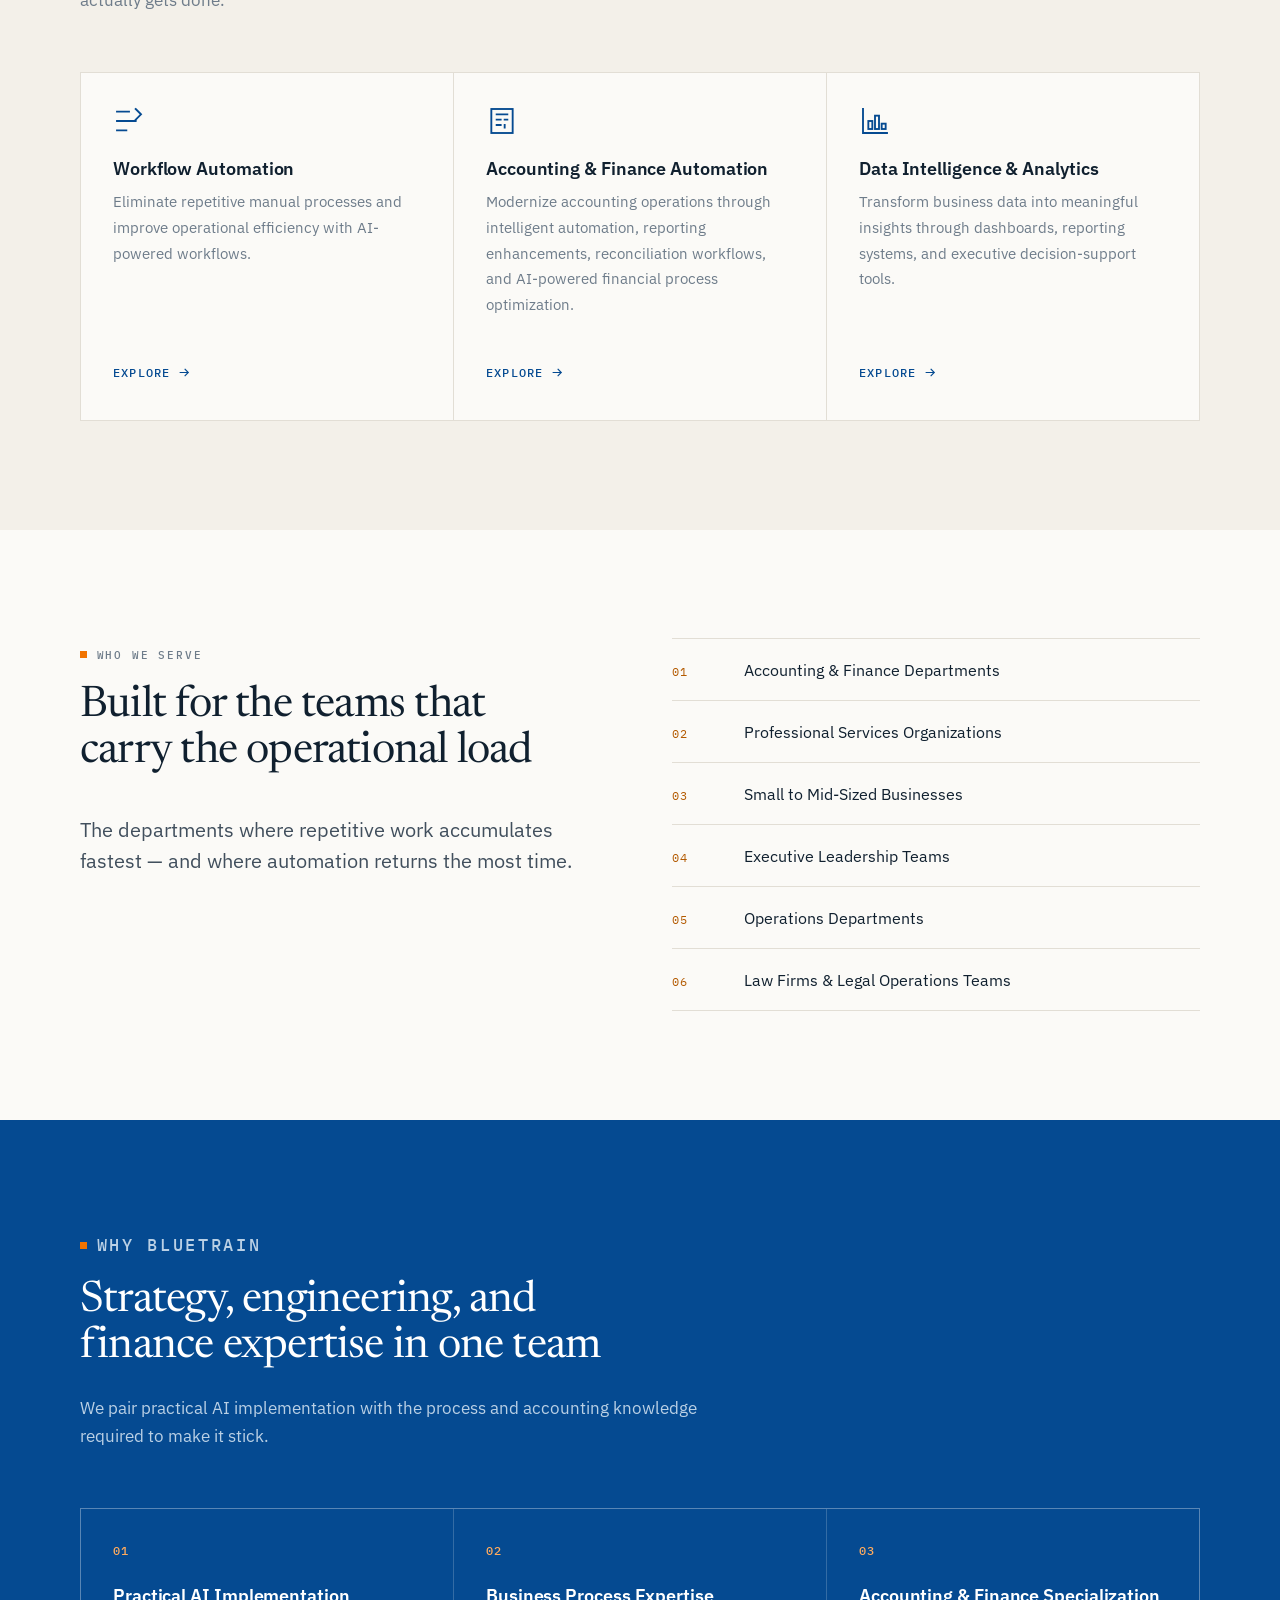
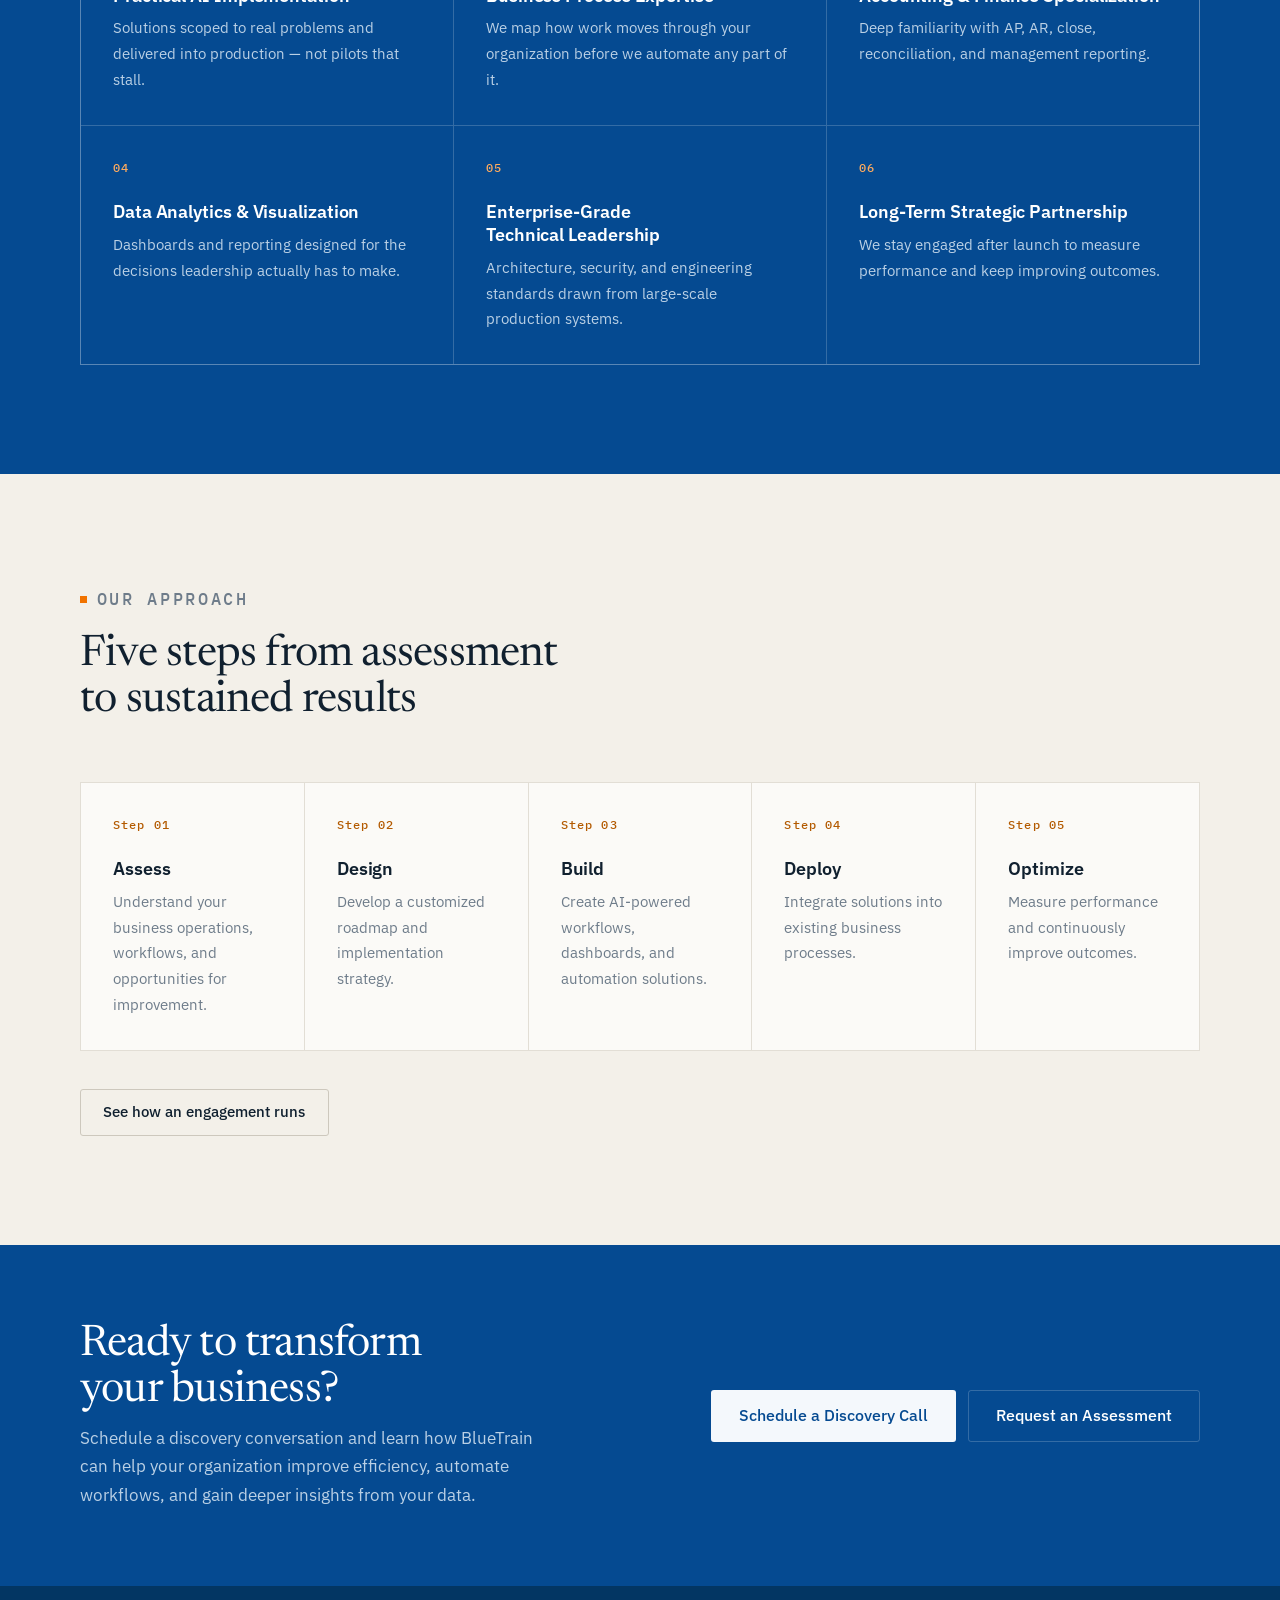
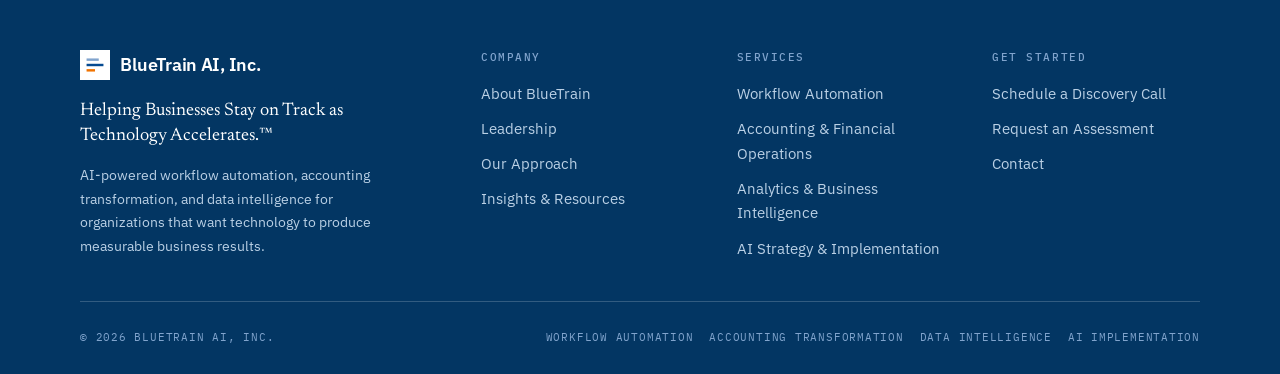
==== commit ac53504f: "Redesign: flat, editorial visual language and new palette Replaces the gradient-and-shadow treatment" ====
--- a/index.html
+++ b/index.html
@@ -3,15 +3,15 @@
 <head>
 <meta charset="utf-8">
 <meta name="viewport" content="width=device-width, initial-scale=1">
-<title>BlueTrain AI, Inc. — Workflow Automation, Accounting Transformation &amp; Data Intelligence</title>
-<meta name="description" content="BlueTrain AI helps organizations streamline workflows, modernize accounting and financial operations, and transform data into actionable business intelligence through AI-powered automation and analytics.">
+<title>BlueTrain — Workflow Automation, Accounting Transformation &amp; Data Intelligence</title>
+<meta name="description" content="BlueTrain helps organizations streamline workflows, modernize accounting and financial operations, and transform data into actionable business intelligence through AI-powered automation and analytics.">
 <link rel="icon" href="assets/img/favicon.svg" type="image/svg+xml">
 <link rel="preconnect" href="https://fonts.googleapis.com">
 <link rel="preconnect" href="https://fonts.gstatic.com" crossorigin>
-<link href="https://fonts.googleapis.com/css2?family=Inter:wght@400;500;600;700;800&display=swap" rel="stylesheet">
+<link href="https://fonts.googleapis.com/css2?family=IBM+Plex+Mono:wght@400;500&family=IBM+Plex+Sans:wght@400;500;600&family=Newsreader:ital,opsz,wght@0,6..72,300;0,6..72,400;0,6..72,500;1,6..72,400&display=swap" rel="stylesheet">
 <link rel="stylesheet" href="assets/css/styles.css">
 <meta property="og:type" content="website">
-<meta property="og:title" content="BlueTrain AI, Inc. — Transform the Way Your Business Works">
+<meta property="og:title" content="BlueTrain — Transform the Way Your Business Works">
 <meta property="og:description" content="AI-powered workflows, accounting automation, and data intelligence solutions that eliminate repetitive work and deliver actionable business insights.">
 <script src="assets/js/main.js" defer></script>
 </head>
@@ -20,19 +20,14 @@
 
 <header class="site-header">
   <div class="container site-header__inner">
-    <a class="logo" href="index.html" aria-label="BlueTrain AI, Inc. — home">
-      <svg class="logo__mark" viewBox="0 0 48 48" aria-hidden="true" focusable="false">
-        <defs>
-          <linearGradient id="bt-logo" x1="0" y1="0" x2="1" y2="1">
-            <stop offset="0" stop-color="#0077b6"/><stop offset="1" stop-color="#03045e"/>
-          </linearGradient>
-        </defs>
-        <rect width="48" height="48" rx="13" fill="url(#bt-logo)"/>
-        <rect x="10" y="13.5" width="17" height="4.5" rx="2.25" fill="#90e0ef" opacity=".8"/>
-        <rect x="10" y="21.75" width="28" height="4.5" rx="2.25" fill="#00b4d8"/>
-        <rect x="10" y="30" width="21" height="4.5" rx="2.25" fill="#caf0f8" opacity=".65"/>
+    <a class="logo" href="index.html" aria-label="BlueTrain — home">
+      <svg class="logo__mark" viewBox="0 0 32 32" aria-hidden="true" focusable="false">
+        <rect width="32" height="32" fill="#054a91"/>
+        <rect x="7" y="9" width="13" height="2.6" fill="#81a4cd"/>
+        <rect x="7" y="14.7" width="18" height="2.6" fill="#ffffff"/>
+        <rect x="7" y="20.4" width="9" height="2.6" fill="#f17300"/>
       </svg>
-      <span class="logo__text">Blue<span class="accent">Train</span> AI <span class="logo__suffix">Inc.</span></span>
+      <span class="logo__text">BlueTrain</span>
     </a>
 
     <button class="nav-toggle" type="button" aria-expanded="false" aria-controls="primary-nav" aria-label="Open menu">
@@ -58,82 +53,56 @@
 
   <!-- ================================================= HERO ============== -->
   <section class="hero">
-    <div class="hero__glow" aria-hidden="true"></div>
-    <svg class="hero__rails" viewBox="0 0 1440 620" preserveAspectRatio="none" aria-hidden="true" focusable="false">
-      <g fill="none" stroke="#00b4d8" stroke-opacity=".22" stroke-width="1.5">
-        <path d="M-40 620 L620 -30"/>
-        <path d="M120 620 L780 -30"/>
-        <path d="M900 620 L1560 -30"/>
-      </g>
-      <g stroke="#90e0ef" stroke-opacity=".12" stroke-width="1">
-        <path d="M0 140 H1440"/><path d="M0 300 H1440"/><path d="M0 460 H1440"/>
-      </g>
-    </svg>
-
     <div class="container">
       <div class="hero__grid">
-        <div>
-          <span class="hero__badge"><span class="dot" aria-hidden="true"></span> Workflow Automation • Accounting • Data Intelligence</span>
-          <h1>Transform the Way <span class="grad">Your Business Works</span></h1>
+        <div class="stagger">
+          <p class="eyebrow">Workflow&nbsp;Automation · Accounting · Data&nbsp;Intelligence</p>
+          <h1>Transform the Way <em>Your Business Works</em></h1>
           <p class="hero__sub">
-            BlueTrain AI designs and implements AI-powered workflows, accounting automation, and
+            BlueTrain designs and implements AI-powered workflows, accounting automation, and
             data intelligence solutions that eliminate repetitive work, improve operational
             efficiency, and deliver actionable business insights.
           </p>
           <div class="btn-row">
             <a class="btn btn--primary btn--lg" href="contact.html">Schedule a Discovery Call</a>
-            <a class="btn btn--ghost btn--lg" href="contact.html#assessment">Request a Workflow Assessment</a>
-          </div>
-          <p class="hero__note">Helping Businesses Stay on Track as Technology Accelerates.&trade;</p>
+            <a class="btn btn--secondary btn--lg" href="contact.html#assessment">Request a Workflow Assessment</a>
+          </div>
+          <p class="hero__meta">Helping Businesses Stay on Track as Technology Accelerates.&trade;</p>
         </div>
 
-        <div class="hero__panel" aria-hidden="true">
-          <div class="hero__panel-head">
-            <span class="hero__panel-title">Operations Snapshot</span>
-            <span class="hero__panel-live"><span class="dot"></span> Illustrative</span>
-          </div>
-          <ul class="metric-list">
-            <li class="metric">
-              <span class="metric__icon">
-                <svg viewBox="0 0 24 24" fill="none" stroke="currentColor" stroke-width="2" stroke-linecap="round" stroke-linejoin="round"><path d="M13 2 3 14h9l-1 8 10-12h-9l1-8z"/></svg>
-              </span>
-              <span>
-                <span class="metric__label">Invoice intake &amp; approval</span><br>
-                <span class="metric__meta">Automated routing</span>
-              </span>
-              <span class="metric__bar"><span style="--w:88%"></span></span>
-            </li>
-            <li class="metric">
-              <span class="metric__icon">
-                <svg viewBox="0 0 24 24" fill="none" stroke="currentColor" stroke-width="2" stroke-linecap="round" stroke-linejoin="round"><rect x="4" y="2" width="16" height="20" rx="2"/><path d="M8 6h8M8 10h3M8 14h3M8 18h3M15 10v8"/></svg>
-              </span>
-              <span>
-                <span class="metric__label">Month-end close checklist</span><br>
-                <span class="metric__meta">Reconciliation workflow</span>
-              </span>
-              <span class="metric__bar"><span style="--w:72%"></span></span>
-            </li>
-            <li class="metric">
-              <span class="metric__icon">
-                <svg viewBox="0 0 24 24" fill="none" stroke="currentColor" stroke-width="2" stroke-linecap="round" stroke-linejoin="round"><path d="M3 3v18h18"/><path d="M7 15l4-5 3 3 5-7"/></svg>
-              </span>
-              <span>
-                <span class="metric__label">Executive KPI dashboard</span><br>
-                <span class="metric__meta">Live decision support</span>
-              </span>
-              <span class="metric__bar"><span style="--w:95%"></span></span>
-            </li>
-            <li class="metric">
-              <span class="metric__icon">
-                <svg viewBox="0 0 24 24" fill="none" stroke="currentColor" stroke-width="2" stroke-linecap="round" stroke-linejoin="round"><circle cx="12" cy="12" r="9"/><path d="M12 7v5l3 2"/></svg>
-              </span>
-              <span>
-                <span class="metric__label">Manual hours reclaimed</span><br>
-                <span class="metric__meta">Measured after deployment</span>
-              </span>
-              <span class="metric__bar"><span style="--w:80%"></span></span>
-            </li>
-          </ul>
+        <div class="panel stagger--late" aria-hidden="true">
+          <div class="panel__head">
+            <span>Operations Snapshot</span>
+            <span>Illustrative</span>
+          </div>
+          <div class="panel__row">
+            <span>
+              <span class="panel__name">Invoice intake &amp; approval</span>
+              <span class="panel__note">Automated routing</span>
+            </span>
+            <span class="meter"><i class="on"></i><i class="on"></i><i class="on"></i><i class="on"></i><i></i></span>
+          </div>
+          <div class="panel__row">
+            <span>
+              <span class="panel__name">Month-end close checklist</span>
+              <span class="panel__note">Reconciliation workflow</span>
+            </span>
+            <span class="meter"><i class="on"></i><i class="on"></i><i class="on"></i><i></i><i></i></span>
+          </div>
+          <div class="panel__row">
+            <span>
+              <span class="panel__name">Executive KPI dashboard</span>
+              <span class="panel__note">Decision support</span>
+            </span>
+            <span class="meter"><i class="on"></i><i class="on"></i><i class="on"></i><i class="on"></i><i class="on"></i></span>
+          </div>
+          <div class="panel__row">
+            <span>
+              <span class="panel__name">Manual hours reclaimed</span>
+              <span class="panel__note">Measured after deployment</span>
+            </span>
+            <span class="meter"><i class="on"></i><i class="on"></i><i class="on"></i><i class="on"></i><i></i></span>
+          </div>
         </div>
       </div>
     </div>
@@ -141,11 +110,11 @@
 
   <!-- ============================================ POSITIONING ============ -->
   <section class="section">
-    <div class="container container--narrow text-center reveal">
-      <span class="eyebrow">Positioning</span>
-      <h2>AI that shows up as better operations, not just better technology</h2>
-      <p class="lede">
-        BlueTrain AI helps organizations streamline workflows, modernize accounting and financial
+    <div class="container container--narrow reveal">
+      <p class="eyebrow">Positioning</p>
+      <h2>AI that shows up as better operations, not just better technology.</h2>
+      <p class="lede mt">
+        BlueTrain helps organizations streamline workflows, modernize accounting and financial
         operations, and transform data into actionable business intelligence through AI-powered
         automation and analytics. From workflow optimization and financial process automation to
         executive dashboards and advanced analytics, we help businesses operate more efficiently,
@@ -155,43 +124,49 @@
   </section>
 
   <!-- ============================================== WHAT WE DO =========== -->
-  <section class="section section--ice" id="what-we-do">
-    <div class="container">
-      <div class="section-head section-head--center reveal">
-        <span class="eyebrow">What We Do</span>
+  <section class="section section--alt" id="what-we-do">
+    <div class="container">
+      <div class="section-head reveal">
+        <p class="eyebrow">What We Do</p>
         <h2>Three practices, one operating result</h2>
         <p>Each engagement is built around measurable improvement to the way work actually gets done.</p>
       </div>
 
-      <div class="grid grid--3">
-        <article class="card card--accent reveal">
-          <div class="card__icon">
-            <svg viewBox="0 0 24 24" fill="none" stroke="currentColor" stroke-width="1.8" stroke-linecap="round" stroke-linejoin="round"><path d="M13 2 3 14h9l-1 8 10-12h-9l1-8z"/></svg>
-          </div>
+      <div class="lattice lattice--3 lattice--alt reveal">
+        <article class="cell">
+          <span class="cell__icon">
+            <svg viewBox="0 0 24 24" fill="none" stroke="currentColor" stroke-width="1.4" stroke-linecap="square"><path d="M3 5h9M3 12h14M3 19h7"/><path d="M17 3l4 4-4 4"/></svg>
+          </span>
           <h3>Workflow Automation</h3>
           <p>Eliminate repetitive manual processes and improve operational efficiency with AI-powered workflows.</p>
-          <p class="mt-lg"><a class="arrow-link" href="services.html#workflow">Explore the practice
-            <svg width="15" height="15" viewBox="0 0 24 24" fill="none" stroke="currentColor" stroke-width="2.2" stroke-linecap="round" stroke-linejoin="round"><path d="M5 12h14M13 6l6 6-6 6"/></svg></a></p>
-        </article>
-
-        <article class="card card--accent reveal">
-          <div class="card__icon">
-            <svg viewBox="0 0 24 24" fill="none" stroke="currentColor" stroke-width="1.8" stroke-linecap="round" stroke-linejoin="round"><rect x="4" y="2" width="16" height="20" rx="2"/><path d="M8 6h8M8 11h2M12 11h2M16 11h.01M8 15h2M12 15h2M16 15v3M8 19h6"/></svg>
-          </div>
+          <p class="cell__foot">
+            <a class="link" href="services.html#workflow">Explore
+              <svg width="13" height="13" viewBox="0 0 24 24" fill="none" stroke="currentColor" stroke-width="2" stroke-linecap="square"><path d="M4 12h15M13 6l6 6-6 6"/></svg></a>
+          </p>
+        </article>
+
+        <article class="cell">
+          <span class="cell__icon">
+            <svg viewBox="0 0 24 24" fill="none" stroke="currentColor" stroke-width="1.4" stroke-linecap="square"><rect x="4" y="3" width="16" height="18"/><path d="M8 7h8M8 11h3M8 15h3M14 11h2M14 15v2"/></svg>
+          </span>
           <h3>Accounting &amp; Finance Automation</h3>
           <p>Modernize accounting operations through intelligent automation, reporting enhancements, reconciliation workflows, and AI-powered financial process optimization.</p>
-          <p class="mt-lg"><a class="arrow-link" href="services.html#accounting">Explore the practice
-            <svg width="15" height="15" viewBox="0 0 24 24" fill="none" stroke="currentColor" stroke-width="2.2" stroke-linecap="round" stroke-linejoin="round"><path d="M5 12h14M13 6l6 6-6 6"/></svg></a></p>
-        </article>
-
-        <article class="card card--accent reveal">
-          <div class="card__icon">
-            <svg viewBox="0 0 24 24" fill="none" stroke="currentColor" stroke-width="1.8" stroke-linecap="round" stroke-linejoin="round"><path d="M3 3v18h18"/><rect x="7" y="11" width="3" height="6" rx="1"/><rect x="12.5" y="7" width="3" height="10" rx="1"/><rect x="18" y="13" width="3" height="4" rx="1"/></svg>
-          </div>
+          <p class="cell__foot">
+            <a class="link" href="services.html#accounting">Explore
+              <svg width="13" height="13" viewBox="0 0 24 24" fill="none" stroke="currentColor" stroke-width="2" stroke-linecap="square"><path d="M4 12h15M13 6l6 6-6 6"/></svg></a>
+          </p>
+        </article>
+
+        <article class="cell">
+          <span class="cell__icon">
+            <svg viewBox="0 0 24 24" fill="none" stroke="currentColor" stroke-width="1.4" stroke-linecap="square"><path d="M3 3v18h18"/><rect x="7" y="12" width="3" height="6"/><rect x="12" y="8" width="3" height="10"/><rect x="17" y="14" width="3" height="4"/></svg>
+          </span>
           <h3>Data Intelligence &amp; Analytics</h3>
           <p>Transform business data into meaningful insights through dashboards, reporting systems, and executive decision-support tools.</p>
-          <p class="mt-lg"><a class="arrow-link" href="services.html#analytics">Explore the practice
-            <svg width="15" height="15" viewBox="0 0 24 24" fill="none" stroke="currentColor" stroke-width="2.2" stroke-linecap="round" stroke-linejoin="round"><path d="M5 12h14M13 6l6 6-6 6"/></svg></a></p>
+          <p class="cell__foot">
+            <a class="link" href="services.html#analytics">Explore
+              <svg width="13" height="13" viewBox="0 0 24 24" fill="none" stroke="currentColor" stroke-width="2" stroke-linecap="square"><path d="M4 12h15M13 6l6 6-6 6"/></svg></a>
+          </p>
         </article>
       </div>
     </div>
@@ -200,77 +175,65 @@
   <!-- ============================================= WHO WE SERVE ========== -->
   <section class="section">
     <div class="container">
+      <div class="split">
+        <div class="reveal">
+          <p class="eyebrow">Who We Serve</p>
+          <h2>Built for the teams that carry the operational load</h2>
+          <p class="lede mt">
+            The departments where repetitive work accumulates fastest — and where automation
+            returns the most time.
+          </p>
+        </div>
+
+        <ul class="audience reveal">
+          <li><span>01</span> Accounting &amp; Finance Departments</li>
+          <li><span>02</span> Professional Services Organizations</li>
+          <li><span>03</span> Small to Mid-Sized Businesses</li>
+          <li><span>04</span> Executive Leadership Teams</li>
+          <li><span>05</span> Operations Departments</li>
+          <li><span>06</span> Law Firms &amp; Legal Operations Teams</li>
+        </ul>
+      </div>
+    </div>
+  </section>
+
+  <!-- ============================================ WHY BLUETRAIN ========== -->
+  <section class="section section--blue">
+    <div class="container">
       <div class="section-head reveal">
-        <span class="eyebrow">Who We Serve</span>
-        <h2>Built for the teams that carry the operational load</h2>
-      </div>
-
-      <div class="pill-grid">
-        <div class="pill reveal">
-          <span class="pill__dot"><svg viewBox="0 0 24 24" fill="none" stroke="currentColor" stroke-width="2" stroke-linecap="round" stroke-linejoin="round"><path d="M12 1v22M17 5H9.5a3.5 3.5 0 0 0 0 7h5a3.5 3.5 0 0 1 0 7H6"/></svg></span>
-          Accounting &amp; Finance Departments
-        </div>
-        <div class="pill reveal">
-          <span class="pill__dot"><svg viewBox="0 0 24 24" fill="none" stroke="currentColor" stroke-width="2" stroke-linecap="round" stroke-linejoin="round"><rect x="2" y="7" width="20" height="14" rx="2"/><path d="M16 21V5a2 2 0 0 0-2-2h-4a2 2 0 0 0-2 2v16"/></svg></span>
-          Professional Services Organizations
-        </div>
-        <div class="pill reveal">
-          <span class="pill__dot"><svg viewBox="0 0 24 24" fill="none" stroke="currentColor" stroke-width="2" stroke-linecap="round" stroke-linejoin="round"><path d="M3 21h18M5 21V5a2 2 0 0 1 2-2h6a2 2 0 0 1 2 2v16M15 9h4a2 2 0 0 1 2 2v10M9 7h2M9 11h2M9 15h2"/></svg></span>
-          Small to Mid-Sized Businesses
-        </div>
-        <div class="pill reveal">
-          <span class="pill__dot"><svg viewBox="0 0 24 24" fill="none" stroke="currentColor" stroke-width="2" stroke-linecap="round" stroke-linejoin="round"><path d="M3 17l6-6 4 4 8-8"/><path d="M17 7h4v4"/></svg></span>
-          Executive Leadership Teams
-        </div>
-        <div class="pill reveal">
-          <span class="pill__dot"><svg viewBox="0 0 24 24" fill="none" stroke="currentColor" stroke-width="2" stroke-linecap="round" stroke-linejoin="round"><circle cx="12" cy="12" r="3"/><path d="M12 2v3M12 19v3M2 12h3M19 12h3M4.9 4.9l2.2 2.2M16.9 16.9l2.2 2.2M19.1 4.9l-2.2 2.2M7.1 16.9l-2.2 2.2"/></svg></span>
-          Operations Departments
-        </div>
-        <div class="pill reveal">
-          <span class="pill__dot"><svg viewBox="0 0 24 24" fill="none" stroke="currentColor" stroke-width="2" stroke-linecap="round" stroke-linejoin="round"><path d="M12 3v18M7 21h10M5 7h14M5 7l-3 7h6L5 7zM19 7l-3 7h6l-3-7z"/></svg></span>
-          Law Firms &amp; Legal Operations Teams
-        </div>
-      </div>
-    </div>
-  </section>
-
-  <!-- ============================================ WHY BLUETRAIN ========== -->
-  <section class="section section--navy">
-    <div class="container">
-      <div class="section-head reveal">
-        <span class="eyebrow">Why BlueTrain AI</span>
+        <p class="eyebrow">Why BlueTrain</p>
         <h2>Strategy, engineering, and finance expertise in one team</h2>
         <p>We pair practical AI implementation with the process and accounting knowledge required to make it stick.</p>
       </div>
 
-      <div class="reason-grid">
-        <article class="reason reveal">
-          <span class="reason__num">01</span>
+      <div class="lattice lattice--3 lattice--dark reveal">
+        <article class="cell">
+          <p class="cell__index">01</p>
           <h3>Practical AI Implementation</h3>
           <p>Solutions scoped to real problems and delivered into production — not pilots that stall.</p>
         </article>
-        <article class="reason reveal">
-          <span class="reason__num">02</span>
+        <article class="cell">
+          <p class="cell__index">02</p>
           <h3>Business Process Expertise</h3>
           <p>We map how work moves through your organization before we automate any part of it.</p>
         </article>
-        <article class="reason reveal">
-          <span class="reason__num">03</span>
+        <article class="cell">
+          <p class="cell__index">03</p>
           <h3>Accounting &amp; Finance Specialization</h3>
           <p>Deep familiarity with AP, AR, close, reconciliation, and management reporting.</p>
         </article>
-        <article class="reason reveal">
-          <span class="reason__num">04</span>
-          <h3>Data Analytics &amp; Visualization Expertise</h3>
+        <article class="cell">
+          <p class="cell__index">04</p>
+          <h3>Data Analytics &amp; Visualization</h3>
           <p>Dashboards and reporting designed for the decisions leadership actually has to make.</p>
         </article>
-        <article class="reason reveal">
-          <span class="reason__num">05</span>
+        <article class="cell">
+          <p class="cell__index">05</p>
           <h3>Enterprise-Grade Technical Leadership</h3>
           <p>Architecture, security, and engineering standards drawn from large-scale production systems.</p>
         </article>
-        <article class="reason reveal">
-          <span class="reason__num">06</span>
+        <article class="cell">
+          <p class="cell__index">06</p>
           <h3>Long-Term Strategic Partnership</h3>
           <p>We stay engaged after launch to measure performance and keep improving outcomes.</p>
         </article>
@@ -279,38 +242,38 @@
   </section>
 
   <!-- ============================================== APPROACH ============= -->
-  <section class="section section--tint">
-    <div class="container">
-      <div class="section-head section-head--center reveal">
-        <span class="eyebrow">Our Approach</span>
+  <section class="section section--alt">
+    <div class="container">
+      <div class="section-head reveal">
+        <p class="eyebrow">Our Approach</p>
         <h2>Five steps from assessment to sustained results</h2>
       </div>
 
-      <ol class="track">
-        <li class="step reveal"><span class="step__num">1</span><h3>Assess</h3><p>Understand your business operations, workflows, and opportunities for improvement.</p></li>
-        <li class="step reveal"><span class="step__num">2</span><h3>Design</h3><p>Develop a customized roadmap and implementation strategy.</p></li>
-        <li class="step reveal"><span class="step__num">3</span><h3>Build</h3><p>Create AI-powered workflows, dashboards, and automation solutions.</p></li>
-        <li class="step reveal"><span class="step__num">4</span><h3>Deploy</h3><p>Integrate solutions into existing business processes.</p></li>
-        <li class="step reveal"><span class="step__num">5</span><h3>Optimize</h3><p>Measure performance and continuously improve outcomes.</p></li>
+      <ol class="lattice lattice--5 lattice--alt reveal">
+        <li class="cell"><p class="cell__index">Step 01</p><h3>Assess</h3><p>Understand your business operations, workflows, and opportunities for improvement.</p></li>
+        <li class="cell"><p class="cell__index">Step 02</p><h3>Design</h3><p>Develop a customized roadmap and implementation strategy.</p></li>
+        <li class="cell"><p class="cell__index">Step 03</p><h3>Build</h3><p>Create AI-powered workflows, dashboards, and automation solutions.</p></li>
+        <li class="cell"><p class="cell__index">Step 04</p><h3>Deploy</h3><p>Integrate solutions into existing business processes.</p></li>
+        <li class="cell"><p class="cell__index">Step 05</p><h3>Optimize</h3><p>Measure performance and continuously improve outcomes.</p></li>
       </ol>
 
-      <p class="text-center mt-lg reveal">
-        <a class="btn btn--outline" href="approach.html">See how an engagement runs</a>
-      </p>
+      <p class="mt reveal"><a class="btn btn--secondary" href="approach.html">See how an engagement runs</a></p>
     </div>
   </section>
 
   <!-- =============================================== CTA ================= -->
-  <section class="cta-band">
-    <div class="container">
-      <h2>Ready to Transform Your Business?</h2>
-      <p>
-        Schedule a discovery conversation and learn how BlueTrain AI can help your organization
-        improve efficiency, automate workflows, and gain deeper insights from your data.
-      </p>
-      <div class="btn-row btn-row--center">
-        <a class="btn btn--primary btn--lg" href="contact.html">Schedule a Discovery Call</a>
-        <a class="btn btn--ghost btn--lg" href="contact.html#assessment">Request a Workflow &amp; AI Readiness Assessment</a>
+  <section class="cta">
+    <div class="container cta__inner">
+      <div>
+        <h2>Ready to transform your business?</h2>
+        <p>
+          Schedule a discovery conversation and learn how BlueTrain can help your organization
+          improve efficiency, automate workflows, and gain deeper insights from your data.
+        </p>
+      </div>
+      <div class="btn-row">
+        <a class="btn btn--light btn--lg" href="contact.html">Schedule a Discovery Call</a>
+        <a class="btn btn--outline-light btn--lg" href="contact.html#assessment">Request an Assessment</a>
       </div>
     </div>
   </section>
@@ -322,14 +285,13 @@
     <div class="footer-grid">
       <div class="footer-brand">
         <a class="logo" href="index.html">
-          <svg class="logo__mark" viewBox="0 0 48 48" aria-hidden="true" focusable="false">
-            <defs><linearGradient id="bt-logo-f" x1="0" y1="0" x2="1" y2="1"><stop offset="0" stop-color="#00b4d8"/><stop offset="1" stop-color="#0077b6"/></linearGradient></defs>
-            <rect width="48" height="48" rx="13" fill="url(#bt-logo-f)"/>
-            <rect x="10" y="13.5" width="17" height="4.5" rx="2.25" fill="#03045e" opacity=".55"/>
-            <rect x="10" y="21.75" width="28" height="4.5" rx="2.25" fill="#ffffff"/>
-            <rect x="10" y="30" width="21" height="4.5" rx="2.25" fill="#caf0f8" opacity=".8"/>
+          <svg class="logo__mark" viewBox="0 0 32 32" aria-hidden="true" focusable="false">
+            <rect width="32" height="32" fill="#ffffff"/>
+            <rect x="7" y="9" width="13" height="2.6" fill="#81a4cd"/>
+            <rect x="7" y="14.7" width="18" height="2.6" fill="#054a91"/>
+            <rect x="7" y="20.4" width="9" height="2.6" fill="#f17300"/>
           </svg>
-          <span class="logo__text">Blue<span class="accent">Train</span> AI <span class="logo__suffix">Inc.</span></span>
+          <span class="logo__text">BlueTrain AI, Inc.</span>
         </a>
         <p class="footer-tagline">Helping Businesses Stay on Track as Technology Accelerates.&trade;</p>
         <p class="footer-desc">
@@ -341,7 +303,7 @@
       <nav class="footer-col" aria-label="Company">
         <h4>Company</h4>
         <ul>
-          <li><a href="about.html">About BlueTrain AI</a></li>
+          <li><a href="about.html">About BlueTrain</a></li>
           <li><a href="leadership.html">Leadership</a></li>
           <li><a href="approach.html">Our Approach</a></li>
           <li><a href="insights.html">Insights &amp; Resources</a></li>
@@ -369,9 +331,12 @@
     </div>
 
     <div class="footer-bottom">
-      <span>&copy; <span data-year>2026</span> BlueTrain AI, Inc. All rights reserved.</span>
+      <span>&copy; <span data-year>2026</span> BlueTrain AI, Inc.</span>
       <span class="footer-services">
-        <span>Workflow Automation</span><span>Accounting Transformation</span><span>Data Intelligence</span><span>AI Implementation</span>
+        <span>Workflow Automation</span>
+        <span>Accounting Transformation</span>
+        <span>Data Intelligence</span>
+        <span>AI Implementation</span>
       </span>
     </div>
   </div>
--- a/assets/css/styles.css
+++ b/assets/css/styles.css
@@ -1,53 +1,62 @@
 /* ==========================================================================
-   BlueTrain AI, Inc. — Global stylesheet
-   Palette: https://coolors.co/03045e-0077b6-00b4d8-90e0ef-caf0f8
+   BlueTrain — global stylesheet
+
+   Design language: flat colour, hairline rules, editorial serif headlines,
+   monospaced labels. No gradients, no drop shadows — structure comes from
+   1px lattices and generous whitespace.
+
+   Palette: https://coolors.co/054a91-3e7cb1-81a4cd-dbe4ee-f17300
    ========================================================================== */
 
 /* --------------------------------------------------------------------------
-   1. Design tokens
+   1. Tokens
    -------------------------------------------------------------------------- */
 :root {
-  /* Brand palette */
-  --navy: #03045e;
-  --blue: #0077b6;
-  --cyan: #00b4d8;
-  --sky: #90e0ef;
-  --ice: #caf0f8;
-
-  /* Derived neutrals */
-  --navy-900: #02033f;
-  --navy-800: #03045e;
-  --navy-700: #0a1170;
-  --ink: #0b1030;
-  --body: #3d4663;
-  --muted: #667195;
-  --line: #dbe6f3;
+  /* Brand */
+  --blue: #054a91;
+  --blue-mid: #3e7cb1;
+  --blue-soft: #81a4cd;
+  --blue-pale: #dbe4ee;
+  --accent: #f17300;
+  /* #f17300 is reserved for graphic elements (rules, squares, borders). Text
+     needs more contrast, so these shifted tints carry the accent in type. */
+  --accent-text: #b35a00; /* 4.6:1 on paper */
+  --accent-on-dark: #ffab5e; /* 4.6:1 on the brand blues */
+
+  /* Darkened brand shade, used for the footer only */
+  --blue-deep: #033663;
+
+  /* Neutrals — a warm paper ground against the cool blues */
+  --paper: #fbfaf7;
+  --paper-alt: #f3f0e9;
   --surface: #ffffff;
-  --surface-alt: #f4f9fd;
-  --surface-tint: #eaf6fc;
-
-  /* Typography */
-  --font-sans: "Inter", -apple-system, BlinkMacSystemFont, "Segoe UI", Roboto,
-    "Helvetica Neue", Arial, sans-serif;
+  --ink: #10202f;
+  --body: #414f5d;
+  --muted: #6e7c8a;
+  --rule: #e2ded5;
+
+  /* On dark blue */
+  --on-dark: #f4f8fc;
+  --on-dark-muted: #bad0e5;
+  --rule-dark: rgba(219, 228, 238, 0.22);
+
+  /* Type */
+  --serif: "Newsreader", "Iowan Old Style", "Palatino Linotype", Palatino,
+    Georgia, serif;
+  --sans: "IBM Plex Sans", "Segoe UI", Roboto, Helvetica, Arial, sans-serif;
+  --mono: "IBM Plex Mono", ui-monospace, SFMono-Regular, Menlo, Consolas,
+    monospace;
 
   /* Rhythm */
-  --container: 1180px;
-  --container-narrow: 880px;
-  --radius-sm: 8px;
-  --radius: 14px;
-  --radius-lg: 22px;
-  --section-y: clamp(4.5rem, 9vw, 7.5rem);
-
-  /* Elevation */
-  --shadow-sm: 0 1px 2px rgba(3, 4, 94, 0.06), 0 2px 8px rgba(3, 4, 94, 0.05);
-  --shadow: 0 4px 14px rgba(3, 4, 94, 0.08), 0 18px 40px rgba(3, 4, 94, 0.07);
-  --shadow-lg: 0 10px 30px rgba(3, 4, 94, 0.12), 0 30px 70px rgba(3, 4, 94, 0.1);
-
-  --ease: cubic-bezier(0.4, 0.14, 0.3, 1);
+  --container: 1200px;
+  --narrow: 820px;
+  --radius: 3px;
+  --section-y: clamp(4.5rem, 8.5vw, 7.5rem);
+  --ease: cubic-bezier(0.2, 0.7, 0.25, 1);
 }
 
 /* --------------------------------------------------------------------------
-   2. Reset & base
+   2. Base
    -------------------------------------------------------------------------- */
 *,
 *::before,
@@ -58,16 +67,16 @@
 html {
   -webkit-text-size-adjust: 100%;
   scroll-behavior: smooth;
-  scroll-padding-top: 90px;
+  scroll-padding-top: 96px;
 }
 
 body {
   margin: 0;
-  font-family: var(--font-sans);
+  font-family: var(--sans);
   font-size: 17px;
-  line-height: 1.65;
+  line-height: 1.68;
   color: var(--body);
-  background: var(--surface);
+  background: var(--paper);
   -webkit-font-smoothing: antialiased;
   -moz-osx-font-smoothing: grayscale;
   overflow-x: hidden;
@@ -84,28 +93,46 @@
 h3,
 h4 {
   color: var(--ink);
-  font-weight: 700;
-  line-height: 1.15;
-  letter-spacing: -0.022em;
-  margin: 0 0 0.6em;
+  margin: 0 0 0.55em;
   text-wrap: balance;
 }
 
+/* Serif for section headlines — the editorial voice of the page. */
+h1,
+h2 {
+  font-family: var(--serif);
+  font-weight: 400;
+  line-height: 1.06;
+  letter-spacing: -0.018em;
+}
+
 h1 {
-  font-size: clamp(2.35rem, 5.4vw, 3.9rem);
-}
+  font-size: clamp(2.6rem, 5.2vw, 4.05rem);
+}
+
 h2 {
-  font-size: clamp(1.85rem, 3.6vw, 2.7rem);
-}
+  font-size: clamp(1.95rem, 3.4vw, 2.85rem);
+}
+
+/* Sans for component titles — keeps hierarchy legible at small sizes. */
+h3,
+h4 {
+  font-family: var(--sans);
+  font-weight: 600;
+  line-height: 1.3;
+  letter-spacing: -0.005em;
+}
+
 h3 {
-  font-size: clamp(1.2rem, 2vw, 1.4rem);
-}
+  font-size: 1.1rem;
+}
+
 h4 {
-  font-size: 1.05rem;
+  font-size: 0.97rem;
 }
 
 p {
-  margin: 0 0 1.15em;
+  margin: 0 0 1.1em;
 }
 
 p:last-child {
@@ -115,11 +142,11 @@
 a {
   color: var(--blue);
   text-decoration: none;
-  transition: color 0.2s var(--ease);
+  transition: color 0.18s var(--ease);
 }
 
 a:hover {
-  color: var(--navy);
+  color: var(--accent-text);
 }
 
 ul,
@@ -131,32 +158,31 @@
 
 strong {
   color: var(--ink);
-  font-weight: 650;
+  font-weight: 600;
 }
 
 :focus-visible {
-  outline: 3px solid var(--cyan);
+  outline: 2px solid var(--accent-text);
   outline-offset: 3px;
-  border-radius: 4px;
 }
 
 ::selection {
-  background: var(--sky);
-  color: var(--navy-900);
+  background: var(--blue-pale);
+  color: var(--ink);
 }
 
 /* --------------------------------------------------------------------------
-   3. Layout primitives
+   3. Layout
    -------------------------------------------------------------------------- */
 .container {
   width: 100%;
   max-width: var(--container);
   margin-inline: auto;
-  padding-inline: clamp(1.15rem, 4vw, 2rem);
+  padding-inline: clamp(1.25rem, 4vw, 2.5rem);
 }
 
 .container--narrow {
-  max-width: var(--container-narrow);
+  max-width: var(--narrow);
 }
 
 .section {
@@ -164,191 +190,336 @@
   position: relative;
 }
 
-.section--tint {
-  background: var(--surface-alt);
-}
-
-.section--ice {
-  background: linear-gradient(180deg, var(--surface-tint), #fff);
-}
-
-.section--navy {
-  background: radial-gradient(
-      120% 130% at 12% 0%,
-      var(--navy-700) 0%,
-      var(--navy-900) 62%
-    ),
-    var(--navy-900);
-  color: var(--sky);
-}
-
-.section--navy h2,
-.section--navy h3 {
+.section--alt {
+  background: var(--paper-alt);
+}
+
+.section--pale {
+  background: var(--blue-pale);
+}
+
+.section--blue {
+  background: var(--blue);
+  color: var(--on-dark-muted);
+}
+
+.section--blue h2,
+.section--blue h3,
+.section--blue h4 {
   color: #fff;
 }
 
+.section--hair {
+  border-top: 1px solid var(--rule);
+}
+
 .section-head {
-  max-width: 760px;
-  margin-bottom: clamp(2.5rem, 5vw, 3.5rem);
-}
-
-.section-head--center {
-  margin-inline: auto;
-  text-align: center;
+  max-width: 46rem;
+  margin-bottom: clamp(2.5rem, 4.5vw, 3.75rem);
 }
 
 .section-head p {
-  font-size: 1.08rem;
+  font-size: 1.05rem;
   color: var(--muted);
-}
-
-.section--navy .section-head p {
-  color: var(--sky);
-}
-
+  max-width: 40rem;
+}
+
+.section--blue .section-head p {
+  color: var(--on-dark-muted);
+}
+
+/* Monospaced label with a small square marker — sits above every section. */
 .eyebrow {
   display: inline-flex;
   align-items: center;
-  gap: 0.55rem;
-  font-size: 0.78rem;
-  font-weight: 700;
+  gap: 0.6rem;
+  font-family: var(--mono);
+  font-size: 0.71rem;
+  font-weight: 500;
   letter-spacing: 0.16em;
   text-transform: uppercase;
-  color: var(--blue);
-  margin-bottom: 1rem;
+  color: var(--muted);
+  margin-bottom: 1.15rem;
 }
 
 .eyebrow::before {
   content: "";
-  width: 26px;
-  height: 2px;
-  border-radius: 2px;
-  background: linear-gradient(90deg, var(--cyan), var(--blue));
-}
-
-.section--navy .eyebrow {
-  color: var(--cyan);
+  width: 7px;
+  height: 7px;
+  background: var(--accent);
+  flex-shrink: 0;
+}
+
+.section--blue .eyebrow {
+  color: var(--blue-soft);
 }
 
 .lede {
-  font-size: clamp(1.05rem, 1.7vw, 1.2rem);
+  font-size: clamp(1.06rem, 1.6vw, 1.22rem);
+  line-height: 1.6;
+  color: var(--body);
+}
+
+.section--blue .lede {
+  color: var(--on-dark-muted);
+}
+
+.split {
+  display: grid;
+  grid-template-columns: repeat(auto-fit, minmax(310px, 1fr));
+  gap: clamp(2rem, 5vw, 4.5rem);
+  align-items: start;
+}
+
+.split--center {
+  align-items: center;
+}
+
+/* --------------------------------------------------------------------------
+   4. Lattice — bordered grid, the structural workhorse of the site
+   -------------------------------------------------------------------------- */
+.lattice {
+  display: grid;
+  gap: 1px;
+  background: var(--rule);
+  border: 1px solid var(--rule);
+}
+
+.lattice > * {
+  background: var(--surface);
+  padding: clamp(1.5rem, 2.5vw, 2.1rem);
+}
+
+.lattice--2 {
+  grid-template-columns: repeat(2, minmax(0, 1fr));
+}
+
+.lattice--3 {
+  grid-template-columns: repeat(3, minmax(0, 1fr));
+}
+
+.lattice--5 {
+  grid-template-columns: repeat(5, minmax(0, 1fr));
+}
+
+/* Cell counts are chosen to fill each row exactly — an orphaned grid area
+   would show the lattice's rule colour as a solid block. */
+@media (max-width: 1000px) {
+  .lattice--5 {
+    grid-template-columns: 1fr;
+  }
+}
+
+@media (max-width: 860px) {
+  .lattice--3 {
+    grid-template-columns: 1fr;
+  }
+}
+
+@media (max-width: 620px) {
+  .lattice--2 {
+    grid-template-columns: 1fr;
+  }
+}
+
+.lattice--dark {
+  background: var(--rule-dark);
+  border-color: var(--rule-dark);
+}
+
+.lattice--dark > * {
+  background: var(--blue);
+}
+
+.lattice--alt > * {
+  background: var(--paper);
+}
+
+.cell {
+  display: flex;
+  flex-direction: column;
+  transition: background 0.2s var(--ease);
+}
+
+.lattice:not(.lattice--dark) .cell:hover {
+  background: var(--paper);
+}
+
+.lattice--dark .cell:hover {
+  background: #06559f;
+}
+
+.cell .cell__index {
+  font-family: var(--mono);
+  font-size: 0.72rem;
+  font-weight: 500;
+  letter-spacing: 0.1em;
+  color: var(--accent-text);
+  margin-bottom: 1.5rem;
+}
+
+.lattice--dark .cell .cell__index {
+  color: var(--accent-on-dark);
+}
+
+.cell h3 {
+  margin-bottom: 0.5rem;
+}
+
+.cell p {
   color: var(--muted);
-}
-
-.grid {
-  display: grid;
-  gap: clamp(1.15rem, 2.4vw, 1.75rem);
-}
-
-.grid--2 {
-  grid-template-columns: repeat(auto-fit, minmax(300px, 1fr));
-}
-.grid--3 {
-  grid-template-columns: repeat(auto-fit, minmax(290px, 1fr));
-}
-.grid--4 {
-  grid-template-columns: repeat(auto-fit, minmax(230px, 1fr));
+  font-size: 0.96rem;
+}
+
+.lattice--dark .cell p {
+  color: var(--on-dark-muted);
+}
+
+.cell__foot {
+  margin-top: auto;
+  padding-top: 1.5rem;
+}
+
+.cell__icon {
+  width: 32px;
+  height: 32px;
+  margin-bottom: 1.35rem;
+  color: var(--blue);
+}
+
+.cell__icon svg {
+  width: 100%;
+  height: 100%;
 }
 
 /* --------------------------------------------------------------------------
-   4. Buttons
+   5. Buttons & links
    -------------------------------------------------------------------------- */
 .btn {
   display: inline-flex;
   align-items: center;
   justify-content: center;
-  gap: 0.55rem;
-  padding: 0.9rem 1.6rem;
+  gap: 0.5rem;
+  padding: 0.82rem 1.4rem;
   border: 1px solid transparent;
-  border-radius: 999px;
-  font-size: 0.97rem;
-  font-weight: 650;
-  font-family: inherit;
-  line-height: 1.2;
+  border-radius: var(--radius);
+  font-family: var(--sans);
+  font-size: 0.94rem;
+  font-weight: 500;
+  line-height: 1.25;
   cursor: pointer;
   text-align: center;
-  transition: transform 0.2s var(--ease), box-shadow 0.2s var(--ease),
-    background 0.2s var(--ease), color 0.2s var(--ease),
-    border-color 0.2s var(--ease);
-}
-
-.btn:hover {
-  transform: translateY(-2px);
-}
-
-.btn:active {
-  transform: translateY(0);
+  transition: background 0.18s var(--ease), color 0.18s var(--ease),
+    border-color 0.18s var(--ease);
 }
 
 .btn--primary {
-  background: linear-gradient(135deg, var(--cyan), var(--blue));
+  background: var(--blue);
   color: #fff;
-  box-shadow: 0 6px 18px rgba(0, 119, 182, 0.32);
 }
 
 .btn--primary:hover {
+  background: var(--ink);
   color: #fff;
-  box-shadow: 0 12px 28px rgba(0, 119, 182, 0.42);
-}
-
-.btn--ghost {
-  background: rgba(255, 255, 255, 0.06);
-  border-color: rgba(144, 224, 239, 0.55);
+}
+
+.btn--secondary {
+  background: transparent;
+  border-color: #cdc8bd;
+  color: var(--ink);
+}
+
+.btn--secondary:hover {
+  border-color: var(--accent);
+  color: var(--accent-text);
+}
+
+.btn--light {
+  background: var(--on-dark);
+  color: var(--blue);
+}
+
+.btn--light:hover {
+  background: var(--accent);
   color: #fff;
 }
 
-.btn--ghost:hover {
-  background: rgba(202, 240, 248, 0.15);
-  border-color: var(--sky);
+.btn--outline-light {
+  background: transparent;
+  border-color: var(--rule-dark);
   color: #fff;
 }
 
-.btn--outline {
-  background: #fff;
-  border-color: var(--line);
-  color: var(--navy);
-}
-
-.btn--outline:hover {
-  border-color: var(--cyan);
-  color: var(--navy);
-  box-shadow: var(--shadow-sm);
+.btn--outline-light:hover {
+  border-color: var(--accent-on-dark);
+  color: var(--accent-on-dark);
 }
 
 .btn--lg {
-  padding: 1.05rem 2rem;
-  font-size: 1.02rem;
+  padding: 0.95rem 1.7rem;
+  font-size: 0.98rem;
 }
 
 .btn-row {
   display: flex;
   flex-wrap: wrap;
-  gap: 0.85rem;
-}
-
-.btn-row--center {
-  justify-content: center;
-}
-
-.arrow-link {
+  gap: 0.7rem;
+}
+
+/* Text link with a rule that draws in on hover */
+.link {
   display: inline-flex;
   align-items: center;
-  gap: 0.4rem;
-  font-weight: 650;
-  font-size: 0.95rem;
+  gap: 0.45rem;
+  position: relative;
+  padding-bottom: 0.3rem;
+  font-family: var(--mono);
+  font-size: 0.75rem;
+  font-weight: 500;
+  letter-spacing: 0.1em;
+  text-transform: uppercase;
   color: var(--blue);
 }
 
-.arrow-link svg {
-  transition: transform 0.2s var(--ease);
-}
-
-.arrow-link:hover svg {
-  transform: translateX(4px);
+.link::after {
+  content: "";
+  position: absolute;
+  left: 0;
+  bottom: 0;
+  width: 100%;
+  height: 1px;
+  background: var(--accent);
+  transform: scaleX(0);
+  transform-origin: left;
+  transition: transform 0.28s var(--ease);
+}
+
+.link:hover {
+  color: var(--accent-text);
+}
+
+.section--blue .link:hover {
+  color: var(--accent-on-dark);
+}
+
+.link:hover::after {
+  transform: scaleX(1);
+}
+
+.link svg {
+  transition: transform 0.22s var(--ease);
+}
+
+.link:hover svg {
+  transform: translateX(3px);
+}
+
+.section--blue .link {
+  color: #fff;
 }
 
 /* --------------------------------------------------------------------------
-   5. Header / navigation
+   6. Header
    -------------------------------------------------------------------------- */
 .skip-link {
   position: absolute;
@@ -356,11 +527,10 @@
   top: 0;
   transform: translate(-50%, -140%);
   z-index: 200;
-  background: var(--navy);
+  background: var(--ink);
   color: #fff;
   padding: 0.7rem 1.2rem;
-  border-radius: 0 0 var(--radius-sm) var(--radius-sm);
-  font-weight: 600;
+  font-size: 0.9rem;
   transition: transform 0.2s var(--ease);
 }
 
@@ -373,91 +543,72 @@
   position: sticky;
   top: 0;
   z-index: 100;
-  background: rgba(255, 255, 255, 0.86);
-  backdrop-filter: saturate(180%) blur(14px);
-  -webkit-backdrop-filter: saturate(180%) blur(14px);
-  border-bottom: 1px solid transparent;
-  transition: border-color 0.25s var(--ease), box-shadow 0.25s var(--ease);
-}
-
-.site-header.is-stuck {
-  border-bottom-color: var(--line);
-  box-shadow: 0 4px 20px rgba(3, 4, 94, 0.06);
+  background: var(--paper);
+  border-top: 3px solid var(--accent);
+  border-bottom: 1px solid var(--rule);
 }
 
 .site-header__inner {
   display: flex;
   align-items: center;
-  justify-content: space-between;
   gap: 1.5rem;
-  min-height: 76px;
-}
-
-/* Logo */
+  min-height: 72px;
+}
+
 .logo {
   display: inline-flex;
   align-items: center;
-  gap: 0.7rem;
-  font-weight: 750;
-  font-size: 1.16rem;
-  letter-spacing: -0.02em;
-  color: var(--navy);
+  gap: 0.65rem;
+  color: var(--ink);
   flex-shrink: 0;
 }
 
 .logo:hover {
-  color: var(--navy);
+  color: var(--ink);
 }
 
 .logo__mark {
-  width: 38px;
-  height: 38px;
+  width: 30px;
+  height: 30px;
   flex-shrink: 0;
 }
 
-.logo__text .accent {
-  color: var(--blue);
-}
-
-.logo__suffix {
-  font-weight: 500;
-  color: var(--muted);
-  font-size: 0.82em;
-}
-
-/* Desktop nav */
+.logo__text {
+  font-size: 1.12rem;
+  font-weight: 600;
+  letter-spacing: -0.015em;
+}
+
 .nav {
   display: flex;
   align-items: center;
-  gap: 0.25rem;
+  gap: 0.35rem;
   margin-left: auto;
 }
 
 .nav a {
   position: relative;
-  padding: 0.5rem 0.85rem;
-  border-radius: 8px;
-  font-size: 0.95rem;
-  font-weight: 550;
+  padding: 0.45rem 0.7rem;
+  font-size: 0.92rem;
   color: var(--body);
+  white-space: nowrap;
 }
 
 .nav a::after {
   content: "";
   position: absolute;
-  left: 0.85rem;
-  right: 0.85rem;
-  bottom: 0.15rem;
+  left: 0.7rem;
+  right: 0.7rem;
+  bottom: 0;
   height: 2px;
-  border-radius: 2px;
-  background: linear-gradient(90deg, var(--cyan), var(--blue));
+  background: var(--accent);
   transform: scaleX(0);
   transform-origin: left;
-  transition: transform 0.25s var(--ease);
+  transition: transform 0.22s var(--ease);
 }
 
 .nav a:hover {
-  color: var(--navy);
+  color: var(--ink);
 }
 
 .nav a:hover::after,
@@ -466,47 +617,46 @@
 }
 
 .nav a[aria-current="page"] {
-  color: var(--navy);
-  font-weight: 650;
+  color: var(--ink);
+  font-weight: 500;
 }
 
 .header-cta {
   flex-shrink: 0;
-}
-
-/* The nav carries its own CTA for the mobile menu; the header shows it instead
-   on wide screens, so only one is ever visible. */
+  margin-left: 0.75rem;
+}
+
+/* The nav carries its own CTA for the mobile menu only. */
 .nav > .btn {
   display: none;
 }
 
-/* Mobile toggle */
 .nav-toggle {
   display: none;
-  width: 44px;
-  height: 44px;
+  width: 42px;
+  height: 42px;
+  margin-left: auto;
   align-items: center;
   justify-content: center;
   background: transparent;
-  border: 1px solid var(--line);
-  border-radius: 10px;
+  border: 1px solid var(--rule);
+  border-radius: var(--radius);
   cursor: pointer;
-  color: var(--navy);
-}
-
-.nav-toggle__bars {
-  position: relative;
+  color: var(--ink);
 }
 
 .nav-toggle__bars,
 .nav-toggle__bars::before,
 .nav-toggle__bars::after {
   display: block;
-  width: 19px;
-  height: 2px;
-  border-radius: 2px;
+  width: 17px;
+  height: 1.5px;
   background: currentColor;
-  transition: transform 0.25s var(--ease), opacity 0.2s var(--ease);
+  transition: transform 0.22s var(--ease);
+}
+
+.nav-toggle__bars {
+  position: relative;
 }
 
 .nav-toggle__bars::before,
@@ -516,10 +666,11 @@
 }
 
 .nav-toggle__bars::before {
-  transform: translateY(-6px);
-}
+  transform: translateY(-5.5px);
+}
+
 .nav-toggle__bars::after {
-  transform: translateY(6px);
+  transform: translateY(5.5px);
 }
 
 .nav-toggle[aria-expanded="true"] .nav-toggle__bars {
@@ -534,10 +685,9 @@
   transform: rotate(-45deg);
 }
 
-@media (max-width: 940px) {
+@media (max-width: 980px) {
   .nav-toggle {
     display: inline-flex;
-    position: relative;
   }
 
   .header-cta {
@@ -546,852 +696,441 @@
 
   .nav {
     position: fixed;
-    inset: 76px 0 auto;
+    inset: 75px 0 auto;
     flex-direction: column;
     align-items: stretch;
     gap: 0;
-    padding: 0.75rem clamp(1.15rem, 4vw, 2rem) 1.5rem;
-    background: #fff;
-    border-bottom: 1px solid var(--line);
-    box-shadow: var(--shadow);
-    transform: translateY(-12px);
+    padding: 0.5rem clamp(1.25rem, 4vw, 2.5rem) 1.75rem;
+    background: var(--paper);
+    border-bottom: 1px solid var(--rule);
     opacity: 0;
     visibility: hidden;
-    transition: opacity 0.22s var(--ease), transform 0.22s var(--ease),
-      visibility 0.22s;
-    max-height: calc(100vh - 76px);
+    transform: translateY(-8px);
+    transition: opacity 0.2s var(--ease), transform 0.2s var(--ease),
+      visibility 0.2s;
+    max-height: calc(100vh - 75px);
     overflow-y: auto;
   }
 
   .nav.is-open {
     opacity: 1;
     visibility: visible;
-    transform: translateY(0);
+    transform: none;
   }
 
   .nav a {
-    padding: 0.95rem 0.25rem;
-    border-bottom: 1px solid var(--surface-alt);
-    font-size: 1.02rem;
+    padding: 0.95rem 0;
+    font-size: 1rem;
+    border-bottom: 1px solid var(--rule);
   }
 
   .nav a::after {
     display: none;
   }
 
+  .nav a[aria-current="page"] {
+    color: var(--accent-text);
+  }
+
   .nav > .btn {
     display: inline-flex;
-    margin-top: 1rem;
-    border-bottom: none;
+    margin-top: 1.25rem;
   }
 }
 
 /* --------------------------------------------------------------------------
-   6. Hero
+   7. Hero
    -------------------------------------------------------------------------- */
 .hero {
   position: relative;
+  padding-block: clamp(3.5rem, 8vw, 6.5rem) clamp(3.5rem, 7vw, 6rem);
+  border-bottom: 1px solid var(--rule);
   overflow: hidden;
-  color: var(--ice);
-  background: radial-gradient(
-      100% 120% at 85% 8%,
-      #0b6ea8 0%,
-      rgba(11, 110, 168, 0) 55%
-    ),
-    radial-gradient(90% 110% at 8% 100%, #0a3a86 0%, rgba(10, 58, 134, 0) 60%),
-    linear-gradient(160deg, var(--navy-800) 0%, var(--navy-900) 100%);
-  padding-block: clamp(4rem, 9vw, 7rem) clamp(4.5rem, 9vw, 7.5rem);
-}
-
-.hero--page {
-  padding-block: clamp(3rem, 6vw, 4.5rem) clamp(3.25rem, 6vw, 4.75rem);
-}
-
-/* Decorative rail lines — the "track" motif */
-.hero__rails {
+}
+
+/* Faint blueprint grid — flat hairlines, no colour blending. */
+.hero::before {
+  content: "";
   position: absolute;
   inset: 0;
+  background-image: repeating-linear-gradient(
+      to right,
+      var(--rule) 0 1px,
+      transparent 1px 88px
+    ),
+    repeating-linear-gradient(to bottom, var(--rule) 0 1px, transparent 1px 88px);
+  opacity: 0.45;
   pointer-events: none;
-  opacity: 0.5;
-}
-
-.hero__glow {
-  position: absolute;
-  width: 620px;
-  height: 620px;
-  right: -160px;
-  top: -220px;
-  border-radius: 50%;
-  background: radial-gradient(
-    circle,
-    rgba(0, 180, 216, 0.35),
-    rgba(0, 180, 216, 0) 65%
-  );
-  filter: blur(8px);
-  pointer-events: none;
+  mask-image: linear-gradient(to bottom, #000, transparent 62%);
+  -webkit-mask-image: linear-gradient(to bottom, #000, transparent 62%);
 }
 
 .hero .container {
   position: relative;
-  z-index: 1;
 }
 
 .hero__grid {
   display: grid;
-  grid-template-columns: minmax(0, 1.08fr) minmax(0, 0.92fr);
-  gap: clamp(2rem, 5vw, 4rem);
+  grid-template-columns: minmax(0, 1.25fr) minmax(0, 0.75fr);
+  gap: clamp(2.5rem, 5vw, 4.5rem);
   align-items: center;
 }
 
-@media (max-width: 900px) {
+@media (max-width: 940px) {
   .hero__grid {
     grid-template-columns: 1fr;
   }
 }
 
 .hero h1 {
-  color: #fff;
-}
-
-.hero h1 .grad {
-  background: linear-gradient(100deg, var(--sky), var(--cyan) 55%, var(--sky));
-  -webkit-background-clip: text;
-  background-clip: text;
-  color: transparent;
+  margin-bottom: 1.1rem;
+}
+
+.hero h1 em {
+  font-style: italic;
+  color: var(--blue);
 }
 
 .hero__sub {
-  font-size: clamp(1.05rem, 1.8vw, 1.2rem);
-  color: var(--sky);
-  max-width: 60ch;
+  font-size: clamp(1.05rem, 1.6vw, 1.18rem);
+  line-height: 1.6;
+  color: var(--body);
+  max-width: 46ch;
   margin-bottom: 2rem;
 }
 
-.hero__badge {
-  display: inline-flex;
-  align-items: center;
-  gap: 0.55rem;
-  padding: 0.45rem 1rem 0.45rem 0.55rem;
-  border: 1px solid rgba(144, 224, 239, 0.3);
-  border-radius: 999px;
-  background: rgba(144, 224, 239, 0.09);
-  font-size: 0.83rem;
-  font-weight: 600;
-  letter-spacing: 0.02em;
-  color: var(--ice);
-  margin-bottom: 1.6rem;
-}
-
-.hero__badge .dot {
-  width: 8px;
-  height: 8px;
-  border-radius: 50%;
-  background: var(--cyan);
-  box-shadow: 0 0 0 4px rgba(0, 180, 216, 0.25);
-}
-
-.hero__note {
-  margin-top: 1.6rem;
-  font-size: 0.9rem;
-  color: rgba(202, 240, 248, 0.72);
-}
-
-/* Hero visual card */
-.hero__panel {
-  position: relative;
-  border-radius: var(--radius-lg);
-  border: 1px solid rgba(144, 224, 239, 0.22);
-  background: linear-gradient(
-    155deg,
-    rgba(202, 240, 248, 0.14),
-    rgba(3, 4, 94, 0.25)
-  );
-  padding: 1.35rem;
-  box-shadow: 0 30px 70px rgba(2, 3, 63, 0.45);
-  backdrop-filter: blur(6px);
-}
-
-.hero__panel-head {
+.hero__meta {
+  margin-top: 2.25rem;
+  padding-top: 1.25rem;
+  border-top: 1px solid var(--rule);
+  font-family: var(--mono);
+  font-size: 0.73rem;
+  letter-spacing: 0.09em;
+  text-transform: uppercase;
+  color: var(--muted);
+}
+
+/* Interior page hero */
+.page-hero {
+  padding-block: clamp(2.75rem, 5vw, 4.25rem) clamp(2.75rem, 5vw, 4rem);
+}
+
+.page-hero__inner {
+  max-width: 44rem;
+}
+
+.page-hero p {
+  font-size: clamp(1.02rem, 1.5vw, 1.15rem);
+  color: var(--muted);
+  max-width: 54ch;
+  margin-bottom: 0;
+}
+
+.crumbs {
+  font-family: var(--mono);
+  font-size: 0.71rem;
+  letter-spacing: 0.12em;
+  text-transform: uppercase;
+  color: var(--muted);
+  margin-bottom: 1.5rem;
+}
+
+.crumbs a {
+  color: var(--muted);
+}
+
+.crumbs a:hover {
+  color: var(--accent);
+}
+
+.crumbs span {
+  margin-inline: 0.45rem;
+  color: var(--blue-soft);
+}
+
+/* --------------------------------------------------------------------------
+   8. Snapshot panel (hero)
+   -------------------------------------------------------------------------- */
+.panel {
+  border: 1px solid var(--rule);
+  background: var(--surface);
+}
+
+.panel__head {
   display: flex;
   align-items: center;
   justify-content: space-between;
   gap: 1rem;
-  padding: 0.15rem 0.35rem 1rem;
-  border-bottom: 1px solid rgba(144, 224, 239, 0.18);
-  margin-bottom: 1.1rem;
-}
-
-.hero__panel-title {
-  font-size: 0.86rem;
-  font-weight: 650;
-  letter-spacing: 0.08em;
+  padding: 0.8rem 1.1rem;
+  border-bottom: 1px solid var(--rule);
+  font-family: var(--mono);
+  font-size: 0.68rem;
+  font-weight: 500;
+  letter-spacing: 0.13em;
   text-transform: uppercase;
-  color: var(--sky);
-}
-
-.hero__panel-live {
-  display: inline-flex;
+  color: var(--muted);
+}
+
+.panel__row {
+  display: grid;
+  grid-template-columns: minmax(0, 1fr) auto;
   align-items: center;
-  gap: 0.4rem;
-  font-size: 0.75rem;
-  color: var(--ice);
-  opacity: 0.85;
-}
-
-.hero__panel-live .dot {
+  gap: 1rem;
+  padding: 0.95rem 1.1rem;
+  border-bottom: 1px solid var(--rule);
+}
+
+.panel__row:last-child {
+  border-bottom: 0;
+}
+
+.panel__name {
+  display: block;
+  font-size: 0.92rem;
+  font-weight: 500;
+  color: var(--ink);
+}
+
+.panel__note {
+  display: block;
+  margin-top: 0.15rem;
+  font-family: var(--mono);
+  font-size: 0.69rem;
+  letter-spacing: 0.05em;
+  color: var(--muted);
+}
+
+/* Segmented meter — flat blocks, no gradient bar. */
+.meter {
+  display: flex;
+  gap: 3px;
+}
+
+.meter i {
   width: 7px;
-  height: 7px;
-  border-radius: 50%;
-  background: var(--cyan);
-  animation: pulse 2.4s var(--ease) infinite;
-}
-
-@keyframes pulse {
-  0%,
-  100% {
-    opacity: 1;
-    box-shadow: 0 0 0 0 rgba(0, 180, 216, 0.5);
-  }
-  50% {
-    opacity: 0.7;
-    box-shadow: 0 0 0 6px rgba(0, 180, 216, 0);
-  }
-}
-
-.metric-list {
+  height: 16px;
+  background: var(--blue-pale);
+}
+
+.meter i.on {
+  background: var(--blue-mid);
+}
+
+/* --------------------------------------------------------------------------
+   9. Rows, lists, boxes
+   -------------------------------------------------------------------------- */
+.rows {
+  border-top: 1px solid var(--rule);
+}
+
+.row {
+  display: grid;
+  grid-template-columns: 7rem minmax(0, 1fr);
+  gap: clamp(1.25rem, 3vw, 2.5rem);
+  padding: clamp(1.75rem, 3vw, 2.5rem) 0;
+  border-bottom: 1px solid var(--rule);
+}
+
+.row__num {
+  font-family: var(--mono);
+  font-size: 0.71rem;
+  font-weight: 500;
+  letter-spacing: 0.12em;
+  text-transform: uppercase;
+  color: var(--muted);
+}
+
+.row__num strong {
+  display: block;
+  margin-top: 0.3rem;
+  font-family: var(--serif);
+  font-size: 2.4rem;
+  font-weight: 300;
+  line-height: 1;
+  color: var(--accent-text);
+}
+
+@media (max-width: 640px) {
+  .row {
+    grid-template-columns: 1fr;
+    gap: 0.85rem;
+  }
+
+  .row__num strong {
+    display: inline;
+    margin-left: 0.5rem;
+    font-size: 1.5rem;
+  }
+}
+
+.list {
   display: grid;
   gap: 0.7rem;
 }
 
-.metric {
-  display: grid;
-  grid-template-columns: 34px 1fr auto;
-  align-items: center;
-  gap: 0.85rem;
-  padding: 0.8rem 0.9rem;
-  border-radius: var(--radius);
-  background: rgba(3, 4, 94, 0.3);
-  border: 1px solid rgba(144, 224, 239, 0.14);
-}
-
-.metric__icon {
-  width: 34px;
-  height: 34px;
-  display: grid;
-  place-items: center;
-  border-radius: 10px;
-  background: linear-gradient(
-    140deg,
-    rgba(0, 180, 216, 0.35),
-    rgba(0, 119, 182, 0.25)
-  );
-  color: var(--ice);
-}
-
-.metric__icon svg {
-  width: 17px;
-  height: 17px;
-}
-
-.metric__label {
-  font-size: 0.9rem;
-  font-weight: 600;
-  color: #fff;
-}
-
-.metric__meta {
-  font-size: 0.78rem;
-  color: rgba(202, 240, 248, 0.7);
-}
-
-.metric__bar {
-  width: 62px;
-  height: 6px;
-  border-radius: 99px;
-  background: rgba(202, 240, 248, 0.16);
-  overflow: hidden;
-}
-
-.metric__bar span {
-  display: block;
-  height: 100%;
-  border-radius: 99px;
-  background: linear-gradient(90deg, var(--cyan), var(--sky));
-  width: var(--w, 60%);
-  transform-origin: left;
-  animation: fill 1.4s var(--ease) both;
-}
-
-@keyframes fill {
-  from {
-    transform: scaleX(0);
-  }
-  to {
-    transform: scaleX(1);
-  }
-}
-
-/* Page hero (interior) */
-.page-hero__inner {
-  max-width: 780px;
-}
-
-.page-hero h1 {
-  color: #fff;
-  margin-bottom: 0.5rem;
-}
-
-.page-hero p {
-  color: var(--sky);
-  font-size: clamp(1rem, 1.7vw, 1.15rem);
-  max-width: 62ch;
-  margin-bottom: 0;
-}
-
-/* Breadcrumb */
-.crumbs {
-  display: flex;
-  align-items: center;
-  gap: 0.5rem;
-  font-size: 0.85rem;
-  color: rgba(202, 240, 248, 0.7);
-  margin-bottom: 1.25rem;
-}
-
-.crumbs a {
-  color: var(--sky);
-}
-
-.crumbs a:hover {
-  color: #fff;
-}
-
-/* --------------------------------------------------------------------------
-   7. Cards
-   -------------------------------------------------------------------------- */
-.card {
+.list li {
   position: relative;
-  background: var(--surface);
-  border: 1px solid var(--line);
-  border-radius: var(--radius-lg);
-  padding: clamp(1.5rem, 2.6vw, 2rem);
-  box-shadow: var(--shadow-sm);
-  transition: transform 0.25s var(--ease), box-shadow 0.25s var(--ease),
-    border-color 0.25s var(--ease);
-  height: 100%;
-}
-
-.card:hover {
-  transform: translateY(-5px);
-  box-shadow: var(--shadow);
-  border-color: rgba(0, 180, 216, 0.45);
-}
-
-.card h3 {
-  margin-bottom: 0.55rem;
-}
-
-.card p {
-  color: var(--muted);
-  font-size: 0.98rem;
-}
-
-.card__icon {
-  width: 52px;
-  height: 52px;
-  display: grid;
-  place-items: center;
-  border-radius: 15px;
-  margin-bottom: 1.2rem;
-  background: linear-gradient(140deg, var(--ice), var(--sky));
-  color: var(--navy);
-  box-shadow: inset 0 0 0 1px rgba(0, 119, 182, 0.16);
-}
-
-.card__icon svg {
-  width: 25px;
-  height: 25px;
-}
-
-.card--accent::before {
-  content: "";
-  position: absolute;
-  inset: 0 0 auto;
-  height: 4px;
-  border-radius: var(--radius-lg) var(--radius-lg) 0 0;
-  background: linear-gradient(90deg, var(--cyan), var(--blue));
-  opacity: 0;
-  transition: opacity 0.25s var(--ease);
-}
-
-.card--accent:hover::before {
-  opacity: 1;
-}
-
-.card__list {
-  margin-top: 1.2rem;
-  padding-top: 1.2rem;
-  border-top: 1px solid var(--line);
-  display: grid;
-  gap: 0.6rem;
-}
-
-.card__list li {
-  position: relative;
-  padding-left: 1.6rem;
-  font-size: 0.95rem;
+  padding-left: 1.35rem;
+  font-size: 0.97rem;
   color: var(--body);
 }
 
-.card__list li::before {
+.list li::before {
   content: "";
   position: absolute;
   left: 0;
-  top: 0.6em;
-  width: 8px;
-  height: 8px;
-  border-radius: 50%;
-  background: var(--cyan);
-  box-shadow: 0 0 0 3px rgba(0, 180, 216, 0.16);
-}
-
-/* Pill list (Who We Serve) */
-.pill-grid {
+  top: 0.72em;
+  width: 6px;
+  height: 6px;
+  background: var(--accent);
+}
+
+.section--blue .list li {
+  color: var(--on-dark-muted);
+}
+
+.list--rule {
+  gap: 0;
+}
+
+.list--rule li {
+  padding: 0.72rem 0 0.72rem 1.35rem;
+  border-bottom: 1px solid var(--rule);
+}
+
+.list--rule li::before {
+  top: 1.34em;
+}
+
+.list--rule li:last-child {
+  border-bottom: 0;
+}
+
+.box {
+  border: 1px solid var(--rule);
+  background: var(--surface);
+  padding: clamp(1.5rem, 2.5vw, 2rem);
+}
+
+.box__title {
+  font-family: var(--mono);
+  font-size: 0.71rem;
+  font-weight: 500;
+  letter-spacing: 0.14em;
+  text-transform: uppercase;
+  color: var(--muted);
+  margin-bottom: 1.1rem;
+  padding-bottom: 0.85rem;
+  border-bottom: 1px solid var(--rule);
+}
+
+.tags {
+  display: flex;
+  flex-wrap: wrap;
+  gap: 0.4rem;
+  margin-top: 1.15rem;
+}
+
+.tag {
+  font-family: var(--mono);
+  font-size: 0.71rem;
+  letter-spacing: 0.06em;
+  color: var(--blue);
+  border: 1px solid var(--blue-pale);
+  background: var(--surface);
+  padding: 0.28rem 0.6rem;
+}
+
+/* Audience list */
+.audience {
+  border-top: 1px solid var(--rule);
+}
+
+.audience li {
   display: grid;
-  grid-template-columns: repeat(auto-fit, minmax(255px, 1fr));
-  gap: 0.9rem;
-}
-
-.pill {
+  grid-template-columns: 3.5rem minmax(0, 1fr);
+  align-items: baseline;
+  gap: 1rem;
+  padding: 1.05rem 0;
+  border-bottom: 1px solid var(--rule);
+  font-size: 1.02rem;
+  color: var(--ink);
+  transition: padding-left 0.2s var(--ease), color 0.2s var(--ease);
+}
+
+.audience li:hover {
+  padding-left: 0.5rem;
+  color: var(--blue);
+}
+
+.audience span {
+  font-family: var(--mono);
+  font-size: 0.72rem;
+  letter-spacing: 0.1em;
+  color: var(--accent-text);
+}
+
+/* --------------------------------------------------------------------------
+   10. Leadership
+   -------------------------------------------------------------------------- */
+.person__head {
   display: flex;
   align-items: center;
-  gap: 0.85rem;
-  padding: 1.05rem 1.25rem;
-  border-radius: var(--radius);
-  background: #fff;
-  border: 1px solid var(--line);
-  font-weight: 600;
-  color: var(--ink);
-  font-size: 0.98rem;
-  transition: transform 0.22s var(--ease), border-color 0.22s var(--ease),
-    box-shadow 0.22s var(--ease);
-}
-
-.pill:hover {
-  transform: translateY(-3px);
-  border-color: rgba(0, 180, 216, 0.5);
-  box-shadow: var(--shadow-sm);
-}
-
-.pill__dot {
-  width: 32px;
-  height: 32px;
+  gap: 0.9rem;
+  margin-bottom: 1.35rem;
+}
+
+.person__initials {
+  width: 46px;
+  height: 46px;
   flex-shrink: 0;
   display: grid;
   place-items: center;
-  border-radius: 9px;
-  background: var(--surface-tint);
-  color: var(--blue);
-}
-
-.pill__dot svg {
-  width: 17px;
-  height: 17px;
-}
-
-/* Reason list on navy */
-.reason-grid {
-  display: grid;
-  grid-template-columns: repeat(auto-fit, minmax(280px, 1fr));
-  gap: 1.15rem;
-}
-
-.reason {
-  padding: 1.4rem 1.5rem;
-  border-radius: var(--radius);
-  border: 1px solid rgba(144, 224, 239, 0.2);
-  background: rgba(202, 240, 248, 0.05);
-  transition: background 0.22s var(--ease), border-color 0.22s var(--ease),
-    transform 0.22s var(--ease);
-}
-
-.reason:hover {
-  background: rgba(202, 240, 248, 0.1);
-  border-color: rgba(144, 224, 239, 0.42);
-  transform: translateY(-3px);
-}
-
-.reason__num {
-  font-size: 0.78rem;
-  font-weight: 700;
-  letter-spacing: 0.12em;
-  color: var(--cyan);
+  background: var(--blue);
+  color: #fff;
+  font-family: var(--mono);
+  font-size: 0.83rem;
+  font-weight: 500;
+  letter-spacing: 0.04em;
+}
+
+.person__name {
+  font-family: var(--sans);
+  font-size: 1.12rem;
+  font-weight: 600;
+  letter-spacing: -0.01em;
+  margin: 0 0 0.2rem;
+}
+
+.person__role {
   display: block;
-  margin-bottom: 0.6rem;
-}
-
-.reason h3 {
-  font-size: 1.08rem;
-  color: #fff;
-  margin-bottom: 0.4rem;
-}
-
-.reason p {
-  font-size: 0.94rem;
-  color: rgba(202, 240, 248, 0.82);
-  margin: 0;
-}
-
-/* Value bullets (About) */
-.check-list {
-  display: grid;
-  gap: 0.85rem;
-}
-
-.check-list li {
-  display: flex;
-  align-items: flex-start;
-  gap: 0.75rem;
-  font-size: 1rem;
-  color: var(--ink);
-  font-weight: 550;
-}
-
-.check-list svg {
-  width: 21px;
-  height: 21px;
-  flex-shrink: 0;
-  margin-top: 0.16rem;
-  color: var(--cyan);
-}
-
-/* Split feature block */
-.split {
-  display: grid;
-  grid-template-columns: repeat(auto-fit, minmax(320px, 1fr));
-  gap: clamp(2rem, 5vw, 4rem);
-  align-items: center;
-}
-
-.stat-card {
-  border-radius: var(--radius-lg);
-  padding: clamp(1.75rem, 3vw, 2.25rem);
-  background: linear-gradient(150deg, var(--surface-tint), #fff);
-  border: 1px solid var(--line);
-  box-shadow: var(--shadow-sm);
-}
-
-.stat-card + .stat-card {
-  margin-top: 1rem;
-}
-
-.stat-card h3 {
-  color: var(--navy);
-  font-size: 1.15rem;
-  margin-bottom: 0.4rem;
-}
-
-.stat-card p {
-  margin: 0;
+  font-family: var(--mono);
+  font-size: 0.7rem;
+  letter-spacing: 0.07em;
+  text-transform: uppercase;
   color: var(--muted);
-  font-size: 0.97rem;
-}
-
-/* --------------------------------------------------------------------------
-   8. Approach / process track
-   -------------------------------------------------------------------------- */
-.track {
-  position: relative;
-  display: grid;
-  gap: 1.15rem;
-  grid-template-columns: repeat(auto-fit, minmax(190px, 1fr));
-  counter-reset: step;
-}
-
-@media (min-width: 1000px) {
-  .track {
-    grid-template-columns: repeat(5, minmax(0, 1fr));
-  }
-}
-
-.track::before {
-  content: "";
-  position: absolute;
-  left: 0;
-  right: 0;
-  top: 46px;
-  height: 2px;
-  background: repeating-linear-gradient(
-    90deg,
-    rgba(0, 180, 216, 0.55) 0 14px,
-    transparent 14px 26px
-  );
-}
-
-@media (max-width: 760px) {
-  .track::before {
-    display: none;
-  }
-}
-
-.step {
-  position: relative;
-  background: #fff;
-  border: 1px solid var(--line);
-  border-radius: var(--radius);
-  padding: 1.5rem 1.4rem;
-  box-shadow: var(--shadow-sm);
-  transition: transform 0.25s var(--ease), box-shadow 0.25s var(--ease),
-    border-color 0.25s var(--ease);
-}
-
-.step:hover {
-  transform: translateY(-5px);
-  box-shadow: var(--shadow);
-  border-color: rgba(0, 180, 216, 0.45);
-}
-
-.step__num {
-  counter-increment: step;
-  width: 44px;
-  height: 44px;
-  display: grid;
-  place-items: center;
-  border-radius: 50%;
-  margin-bottom: 1rem;
-  background: linear-gradient(140deg, var(--cyan), var(--blue));
-  color: #fff;
-  font-weight: 700;
-  font-size: 1rem;
-  box-shadow: 0 0 0 6px #fff, 0 6px 16px rgba(0, 119, 182, 0.28);
-}
-
-.step h3 {
-  font-size: 1.12rem;
-  margin-bottom: 0.4rem;
-}
-
-.step p {
-  font-size: 0.95rem;
+  line-height: 1.5;
+}
+
+.person p {
+  font-size: 0.96rem;
   color: var(--muted);
-  margin: 0;
-}
-
-/* Detailed approach rows */
-.approach-row {
-  display: grid;
-  grid-template-columns: 92px minmax(0, 1fr);
-  gap: clamp(1.25rem, 3vw, 2.25rem);
-  padding: clamp(1.5rem, 3vw, 2.25rem) 0;
-  border-top: 1px solid var(--line);
-  align-items: start;
-}
-
-.approach-row:last-child {
-  border-bottom: 1px solid var(--line);
-}
-
-.approach-row__step {
-  font-size: 0.75rem;
-  font-weight: 700;
-  letter-spacing: 0.14em;
-  text-transform: uppercase;
-  color: var(--blue);
-}
-
-.approach-row__step strong {
-  display: block;
-  font-size: 2.6rem;
-  line-height: 1;
-  letter-spacing: -0.03em;
-  color: var(--navy);
-  margin-top: 0.3rem;
-}
-
-.approach-row h3 {
-  margin-bottom: 0.5rem;
-}
-
-.tag-row {
-  display: flex;
-  flex-wrap: wrap;
-  gap: 0.5rem;
-  margin-top: 1rem;
-}
-
-.tag {
-  padding: 0.35rem 0.8rem;
-  border-radius: 999px;
-  background: var(--surface-tint);
-  border: 1px solid rgba(0, 180, 216, 0.22);
-  color: var(--navy);
-  font-size: 0.83rem;
-  font-weight: 600;
-}
-
-@media (max-width: 620px) {
-  .approach-row {
-    grid-template-columns: 1fr;
-    gap: 0.75rem;
-  }
-  .approach-row__step strong {
-    display: inline;
-    font-size: 1.4rem;
-    margin-left: 0.4rem;
-  }
-}
-
-/* --------------------------------------------------------------------------
-   9. Leadership
-   -------------------------------------------------------------------------- */
-.people {
-  display: grid;
-  grid-template-columns: repeat(auto-fit, minmax(320px, 1fr));
-  gap: clamp(1.25rem, 2.5vw, 1.85rem);
-}
-
-.person {
-  display: flex;
-  flex-direction: column;
-  background: #fff;
-  border: 1px solid var(--line);
-  border-radius: var(--radius-lg);
-  padding: clamp(1.5rem, 2.6vw, 2rem);
-  box-shadow: var(--shadow-sm);
-  transition: transform 0.25s var(--ease), box-shadow 0.25s var(--ease),
-    border-color 0.25s var(--ease);
-}
-
-.person:hover {
-  transform: translateY(-5px);
-  box-shadow: var(--shadow);
-  border-color: rgba(0, 180, 216, 0.45);
-}
-
-.person__head {
-  display: flex;
-  align-items: center;
-  gap: 1rem;
-  margin-bottom: 1.1rem;
-}
-
-.person__avatar {
-  width: 62px;
-  height: 62px;
-  flex-shrink: 0;
-  display: grid;
-  place-items: center;
-  border-radius: 50%;
-  font-weight: 700;
-  font-size: 1.15rem;
-  letter-spacing: 0.02em;
-  color: #fff;
-  background: linear-gradient(140deg, var(--blue), var(--navy));
-  box-shadow: 0 6px 18px rgba(3, 4, 94, 0.22);
-}
-
-.person__name {
-  font-size: 1.22rem;
-  margin: 0 0 0.15rem;
-}
-
-.person__role {
-  font-size: 0.88rem;
-  font-weight: 650;
-  color: var(--blue);
-  letter-spacing: 0.01em;
-}
-
-.person p {
-  font-size: 0.97rem;
-  color: var(--muted);
 }
 
 .person__lead {
-  margin-top: 1.25rem;
-  padding-top: 1.25rem;
-  border-top: 1px solid var(--line);
+  margin-top: 1.4rem;
+  padding-top: 1.3rem;
+  border-top: 1px solid var(--rule);
 }
 
 .person__lead-title {
-  font-size: 0.76rem;
-  font-weight: 700;
+  font-family: var(--mono);
+  font-size: 0.69rem;
+  font-weight: 500;
   letter-spacing: 0.13em;
   text-transform: uppercase;
-  color: var(--navy);
-  margin-bottom: 0.75rem;
-}
-
-/* --------------------------------------------------------------------------
-   10. Insights
-   -------------------------------------------------------------------------- */
-.topic-grid {
-  display: grid;
-  grid-template-columns: repeat(auto-fit, minmax(270px, 1fr));
-  gap: 1.15rem;
-}
-
-.topic {
-  position: relative;
-  overflow: hidden;
-  padding: 1.6rem 1.5rem;
-  border-radius: var(--radius);
-  background: #fff;
-  border: 1px solid var(--line);
-  box-shadow: var(--shadow-sm);
-  transition: transform 0.25s var(--ease), box-shadow 0.25s var(--ease),
-    border-color 0.25s var(--ease);
-}
-
-.topic:hover {
-  transform: translateY(-4px);
-  box-shadow: var(--shadow);
-  border-color: rgba(0, 180, 216, 0.45);
-}
-
-.topic__icon {
-  width: 42px;
-  height: 42px;
-  display: grid;
-  place-items: center;
-  border-radius: 12px;
-  background: var(--surface-tint);
-  color: var(--blue);
-  margin-bottom: 1rem;
-}
-
-.topic__icon svg {
-  width: 21px;
-  height: 21px;
-}
-
-.topic h3 {
-  font-size: 1.06rem;
-  margin-bottom: 0.35rem;
-}
-
-.topic p {
-  font-size: 0.93rem;
-  color: var(--muted);
-  margin: 0;
-}
-
-.note-box {
-  border-radius: var(--radius-lg);
-  border: 1px dashed rgba(0, 119, 182, 0.35);
-  background: var(--surface-tint);
-  padding: clamp(1.5rem, 3vw, 2.25rem);
-  text-align: center;
-}
-
-.note-box h3 {
-  margin-bottom: 0.5rem;
-}
-
-.note-box p {
-  color: var(--muted);
-  max-width: 58ch;
-  margin-inline: auto;
+  color: var(--ink);
+  margin-bottom: 0.8rem;
 }
 
 /* --------------------------------------------------------------------------
@@ -1399,102 +1138,108 @@
    -------------------------------------------------------------------------- */
 .contact-grid {
   display: grid;
-  grid-template-columns: minmax(0, 0.85fr) minmax(0, 1.15fr);
-  gap: clamp(2rem, 4vw, 3.5rem);
+  grid-template-columns: minmax(0, 0.8fr) minmax(0, 1.2fr);
+  gap: clamp(2rem, 4vw, 4rem);
   align-items: start;
 }
 
-@media (max-width: 900px) {
+@media (max-width: 940px) {
   .contact-grid {
     grid-template-columns: 1fr;
   }
 }
 
 .form-card {
-  background: #fff;
-  border: 1px solid var(--line);
-  border-radius: var(--radius-lg);
-  padding: clamp(1.6rem, 3vw, 2.35rem);
-  box-shadow: var(--shadow);
+  border: 1px solid var(--rule);
+  background: var(--surface);
+  padding: clamp(1.6rem, 3vw, 2.5rem);
+}
+
+.form-card h2 {
+  font-size: clamp(1.5rem, 2.4vw, 1.9rem);
 }
 
 .form-grid {
   display: grid;
   grid-template-columns: repeat(2, minmax(0, 1fr));
   gap: 1.1rem;
+  margin-top: 1.75rem;
+}
+
+@media (max-width: 620px) {
+  .form-grid {
+    grid-template-columns: 1fr;
+  }
 }
 
 .field {
   display: flex;
   flex-direction: column;
-  gap: 0.4rem;
+  gap: 0.42rem;
 }
 
 .field--full {
   grid-column: 1 / -1;
 }
 
-@media (max-width: 620px) {
-  .form-grid {
-    grid-template-columns: 1fr;
-  }
-}
-
 .field label {
-  font-size: 0.87rem;
-  font-weight: 650;
+  font-family: var(--mono);
+  font-size: 0.69rem;
+  font-weight: 500;
+  letter-spacing: 0.11em;
+  text-transform: uppercase;
   color: var(--ink);
 }
 
 .field .req {
-  color: var(--blue);
+  color: var(--accent-text);
 }
 
 .field input,
 .field select,
 .field textarea {
   width: 100%;
-  padding: 0.8rem 0.95rem;
-  font: inherit;
-  font-size: 0.97rem;
+  padding: 0.72rem 0.85rem;
+  font-family: var(--sans);
+  font-size: 0.96rem;
   color: var(--ink);
-  background: var(--surface-alt);
-  border: 1px solid var(--line);
-  border-radius: 10px;
-  transition: border-color 0.2s var(--ease), box-shadow 0.2s var(--ease),
-    background 0.2s var(--ease);
+  background: var(--paper);
+  border: 1px solid var(--rule);
+  border-radius: var(--radius);
+  transition: border-color 0.18s var(--ease), background 0.18s var(--ease);
 }
 
 .field textarea {
-  min-height: 132px;
+  min-height: 130px;
   resize: vertical;
 }
 
 .field select {
   appearance: none;
-  background-image: url("data:image/svg+xml,%3Csvg xmlns='http://www.w3.org/2000/svg' viewBox='0 0 24 24' fill='none' stroke='%230077b6' stroke-width='2.5' stroke-linecap='round' stroke-linejoin='round'%3E%3Cpolyline points='6 9 12 15 18 9'/%3E%3C/svg%3E");
+  background-image: url("data:image/svg+xml,%3Csvg xmlns='http://www.w3.org/2000/svg' viewBox='0 0 24 24' fill='none' stroke='%23054a91' stroke-width='2' stroke-linecap='round'%3E%3Cpolyline points='6 9 12 15 18 9'/%3E%3C/svg%3E");
   background-repeat: no-repeat;
-  background-position: right 0.85rem center;
-  background-size: 17px;
-  padding-right: 2.5rem;
+  background-position: right 0.8rem center;
+  background-size: 15px;
+  padding-right: 2.4rem;
 }
 
 .field input:focus,
 .field select:focus,
 .field textarea:focus {
   outline: none;
-  background: #fff;
-  border-color: var(--cyan);
-  box-shadow: 0 0 0 4px rgba(0, 180, 216, 0.16);
+  background: var(--surface);
+  border-color: var(--accent);
 }
 
 .field input:user-invalid,
 .field textarea:user-invalid {
-  border-color: #d9534f;
+  border-color: #b23a2f;
 }
 
 .form-foot {
-  margin-top: 1.5rem;
+  margin-top: 1.6rem;
+  padding-top: 1.5rem;
+  border-top: 1px solid var(--rule);
   display: flex;
   flex-wrap: wrap;
   align-items: center;
@@ -1502,131 +1247,110 @@
 }
 
 .form-foot p {
-  font-size: 0.85rem;
+  flex: 1 1 200px;
+  margin: 0;
+  font-size: 0.83rem;
   color: var(--muted);
-  margin: 0;
-  flex: 1 1 220px;
 }
 
 .form-status {
-  margin-top: 1.1rem;
-  padding: 0.9rem 1.1rem;
-  border-radius: 10px;
-  font-size: 0.93rem;
   display: none;
+  margin-top: 1.15rem;
+  padding: 0.85rem 1rem;
+  border-left: 2px solid var(--accent);
+  background: var(--paper-alt);
+  font-size: 0.92rem;
+  color: var(--ink);
 }
 
 .form-status.is-visible {
   display: block;
 }
 
-.form-status--ok {
-  background: var(--surface-tint);
-  border: 1px solid rgba(0, 180, 216, 0.4);
-  color: var(--navy);
-}
-
 .form-status--err {
-  background: #fdf0ef;
-  border: 1px solid rgba(217, 83, 79, 0.4);
-  color: #922;
-}
-
-/* Contact info list */
-.info-list {
-  display: grid;
-  gap: 1rem;
-  margin-top: 1.75rem;
-}
-
-.info-item {
-  display: flex;
-  gap: 0.9rem;
-  align-items: flex-start;
-  padding: 1.1rem 1.2rem;
-  border-radius: var(--radius);
-  background: #fff;
-  border: 1px solid var(--line);
-}
-
-.info-item__icon {
-  width: 38px;
-  height: 38px;
-  flex-shrink: 0;
-  display: grid;
-  place-items: center;
-  border-radius: 11px;
-  background: var(--surface-tint);
-  color: var(--blue);
-}
-
-.info-item__icon svg {
-  width: 19px;
-  height: 19px;
-}
-
-.info-item h4 {
-  margin: 0 0 0.15rem;
-  font-size: 0.95rem;
-}
-
-.info-item p {
+  border-left-color: #b23a2f;
+}
+
+.info {
+  margin-top: 2rem;
+  border-top: 1px solid var(--rule);
+}
+
+.info__item {
+  padding: 1.2rem 0;
+  border-bottom: 1px solid var(--rule);
+}
+
+.info__item h4 {
+  margin: 0 0 0.25rem;
+}
+
+.info__item p {
   margin: 0;
-  font-size: 0.92rem;
+  font-size: 0.93rem;
   color: var(--muted);
 }
 
 /* --------------------------------------------------------------------------
    12. CTA band
    -------------------------------------------------------------------------- */
-.cta-band {
-  position: relative;
-  overflow: hidden;
-  background: radial-gradient(
-      110% 140% at 80% 0%,
-      #0b6ea8 0%,
-      rgba(11, 110, 168, 0) 55%
-    ),
-    linear-gradient(160deg, var(--navy-800), var(--navy-900));
-  color: var(--ice);
-  padding-block: clamp(3.5rem, 7vw, 5.5rem);
-  text-align: center;
-}
-
-.cta-band h2 {
+.cta {
+  background: var(--blue);
+  color: var(--on-dark-muted);
+  padding-block: clamp(3.5rem, 6vw, 5rem);
+}
+
+.cta__inner {
+  display: grid;
+  grid-template-columns: minmax(0, 1fr) minmax(0, 0.92fr);
+  gap: clamp(1.75rem, 4vw, 3.5rem);
+  align-items: center;
+}
+
+@media (max-width: 860px) {
+  .cta__inner {
+    grid-template-columns: 1fr;
+  }
+}
+
+.cta h2 {
   color: #fff;
-  margin-bottom: 0.75rem;
-}
-
-.cta-band p {
-  color: var(--sky);
-  max-width: 62ch;
-  margin-inline: auto;
-  margin-bottom: 2rem;
-  font-size: 1.05rem;
+  margin-bottom: 0.6rem;
+}
+
+.cta p {
+  color: var(--on-dark-muted);
+  max-width: 48ch;
+  margin: 0;
+}
+
+@media (min-width: 861px) {
+  .cta .btn-row {
+    justify-content: flex-end;
+  }
 }
 
 /* --------------------------------------------------------------------------
    13. Footer
    -------------------------------------------------------------------------- */
 .site-footer {
-  background: var(--navy-900);
-  color: rgba(202, 240, 248, 0.75);
-  padding-block: clamp(3rem, 6vw, 4.25rem) 2rem;
-  font-size: 0.94rem;
+  background: var(--blue-deep);
+  color: var(--on-dark-muted);
+  padding-block: clamp(3rem, 5vw, 4.25rem) 1.75rem;
+  font-size: 0.92rem;
 }
 
 .footer-grid {
   display: grid;
-  grid-template-columns: minmax(0, 1.6fr) repeat(3, minmax(140px, 1fr));
+  grid-template-columns: minmax(0, 1.7fr) repeat(3, minmax(130px, 1fr));
   gap: clamp(1.75rem, 4vw, 3rem);
   padding-bottom: 2.5rem;
-  border-bottom: 1px solid rgba(144, 224, 239, 0.16);
+  border-bottom: 1px solid var(--rule-dark);
 }
 
 @media (max-width: 900px) {
   .footer-grid {
-    grid-template-columns: repeat(auto-fit, minmax(160px, 1fr));
+    grid-template-columns: repeat(auto-fit, minmax(150px, 1fr));
   }
 }
 
@@ -1639,86 +1363,112 @@
 
 .footer-brand .logo {
   color: #fff;
-  margin-bottom: 1rem;
-}
-
-.footer-brand .logo__text .accent {
-  color: var(--cyan);
-}
-
-.footer-brand .logo__suffix {
-  color: rgba(202, 240, 248, 0.6);
+  margin-bottom: 1.15rem;
+}
+
+.footer-brand .logo:hover {
+  color: #fff;
 }
 
 .footer-tagline {
-  font-size: 1.02rem;
-  font-weight: 600;
-  color: var(--sky);
-  max-width: 34ch;
-  margin-bottom: 0.85rem;
+  font-family: var(--serif);
+  font-size: 1.14rem;
+  line-height: 1.4;
+  color: #fff;
+  max-width: 30ch;
+  margin-bottom: 0.9rem;
 }
 
 .footer-desc {
-  font-size: 0.9rem;
-  color: rgba(202, 240, 248, 0.6);
-  max-width: 42ch;
+  font-size: 0.88rem;
+  color: var(--on-dark-muted);
+  max-width: 38ch;
 }
 
 .footer-col h4 {
-  color: #fff;
-  font-size: 0.8rem;
-  letter-spacing: 0.13em;
+  font-family: var(--mono);
+  font-size: 0.68rem;
+  font-weight: 500;
+  letter-spacing: 0.14em;
   text-transform: uppercase;
-  margin-bottom: 1rem;
+  color: var(--blue-soft);
+  margin-bottom: 1.1rem;
 }
 
 .footer-col li + li {
-  margin-top: 0.6rem;
+  margin-top: 0.65rem;
 }
 
 .footer-col a {
-  color: rgba(202, 240, 248, 0.75);
+  color: var(--on-dark-muted);
 }
 
 .footer-col a:hover {
-  color: #fff;
+  color: var(--accent-on-dark);
 }
 
 .footer-bottom {
   display: flex;
   flex-wrap: wrap;
   justify-content: space-between;
-  align-items: center;
-  gap: 1rem;
-  padding-top: 1.75rem;
-  font-size: 0.85rem;
-  color: rgba(202, 240, 248, 0.55);
+  gap: 0.75rem 1.5rem;
+  padding-top: 1.6rem;
+  font-family: var(--mono);
+  font-size: 0.69rem;
+  letter-spacing: 0.07em;
+  text-transform: uppercase;
+  color: var(--blue-soft);
 }
 
 .footer-services {
   display: flex;
   flex-wrap: wrap;
-  gap: 0.5rem 0.9rem;
-  color: rgba(202, 240, 248, 0.6);
-}
-
-.footer-services span::after {
-  content: "•";
-  margin-left: 0.9rem;
-  color: rgba(0, 180, 216, 0.7);
-}
-
-.footer-services span:last-child::after {
-  content: "";
+  gap: 0.4rem 1rem;
 }
 
 /* --------------------------------------------------------------------------
-   14. Motion / reveal
+   14. Motion
    -------------------------------------------------------------------------- */
+@keyframes rise {
+  from {
+    opacity: 0;
+    transform: translateY(14px);
+  }
+  to {
+    opacity: 1;
+    transform: none;
+  }
+}
+
+/* One orchestrated page-load cascade in the hero. */
+.stagger > * {
+  animation: rise 0.7s var(--ease) both;
+}
+
+.stagger > *:nth-child(1) {
+  animation-delay: 0.04s;
+}
+.stagger > *:nth-child(2) {
+  animation-delay: 0.12s;
+}
+.stagger > *:nth-child(3) {
+  animation-delay: 0.2s;
+}
+.stagger > *:nth-child(4) {
+  animation-delay: 0.28s;
+}
+.stagger > *:nth-child(5) {
+  animation-delay: 0.36s;
+}
+
+.stagger--late {
+  animation: rise 0.8s var(--ease) 0.32s both;
+}
+
 .reveal {
   opacity: 0;
-  transform: translateY(20px);
-  transition: opacity 0.6s var(--ease), transform 0.6s var(--ease);
+  transform: translateY(12px);
+  transition: opacity 0.55s var(--ease), transform 0.55s var(--ease);
 }
 
 .reveal.is-visible {
@@ -1735,7 +1485,7 @@
   *::before,
   *::after {
     animation-duration: 0.001ms !important;
-    animation-iteration-count: 1 !important;
+    animation-delay: 0ms !important;
     transition-duration: 0.001ms !important;
   }
 
@@ -1760,16 +1510,11 @@
   border: 0;
 }
 
-.text-center {
-  text-align: center;
-}
-
-.mt-lg {
-  margin-top: clamp(2rem, 4vw, 3rem);
+.mt {
+  margin-top: clamp(1.75rem, 3vw, 2.5rem);
 }
 
 .hp {
-  /* honeypot */
   position: absolute;
   left: -9999px;
   opacity: 0;
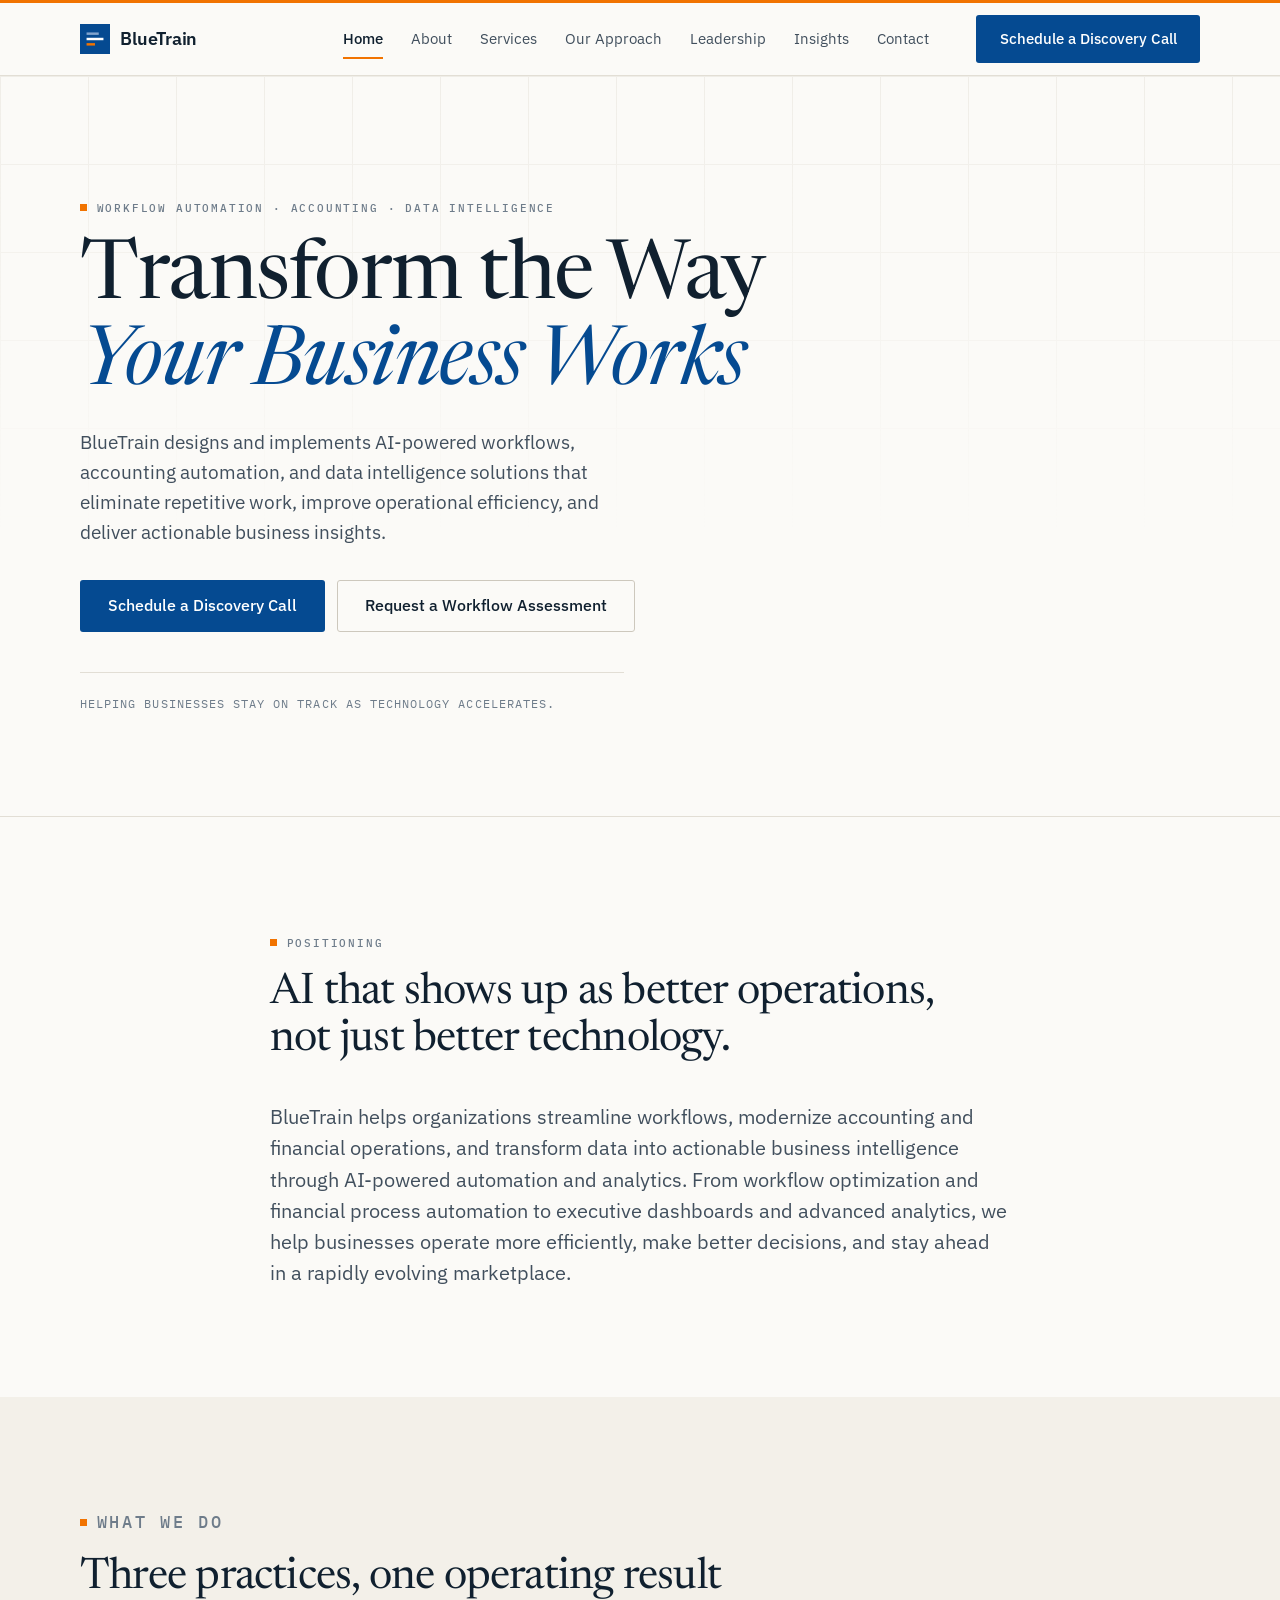
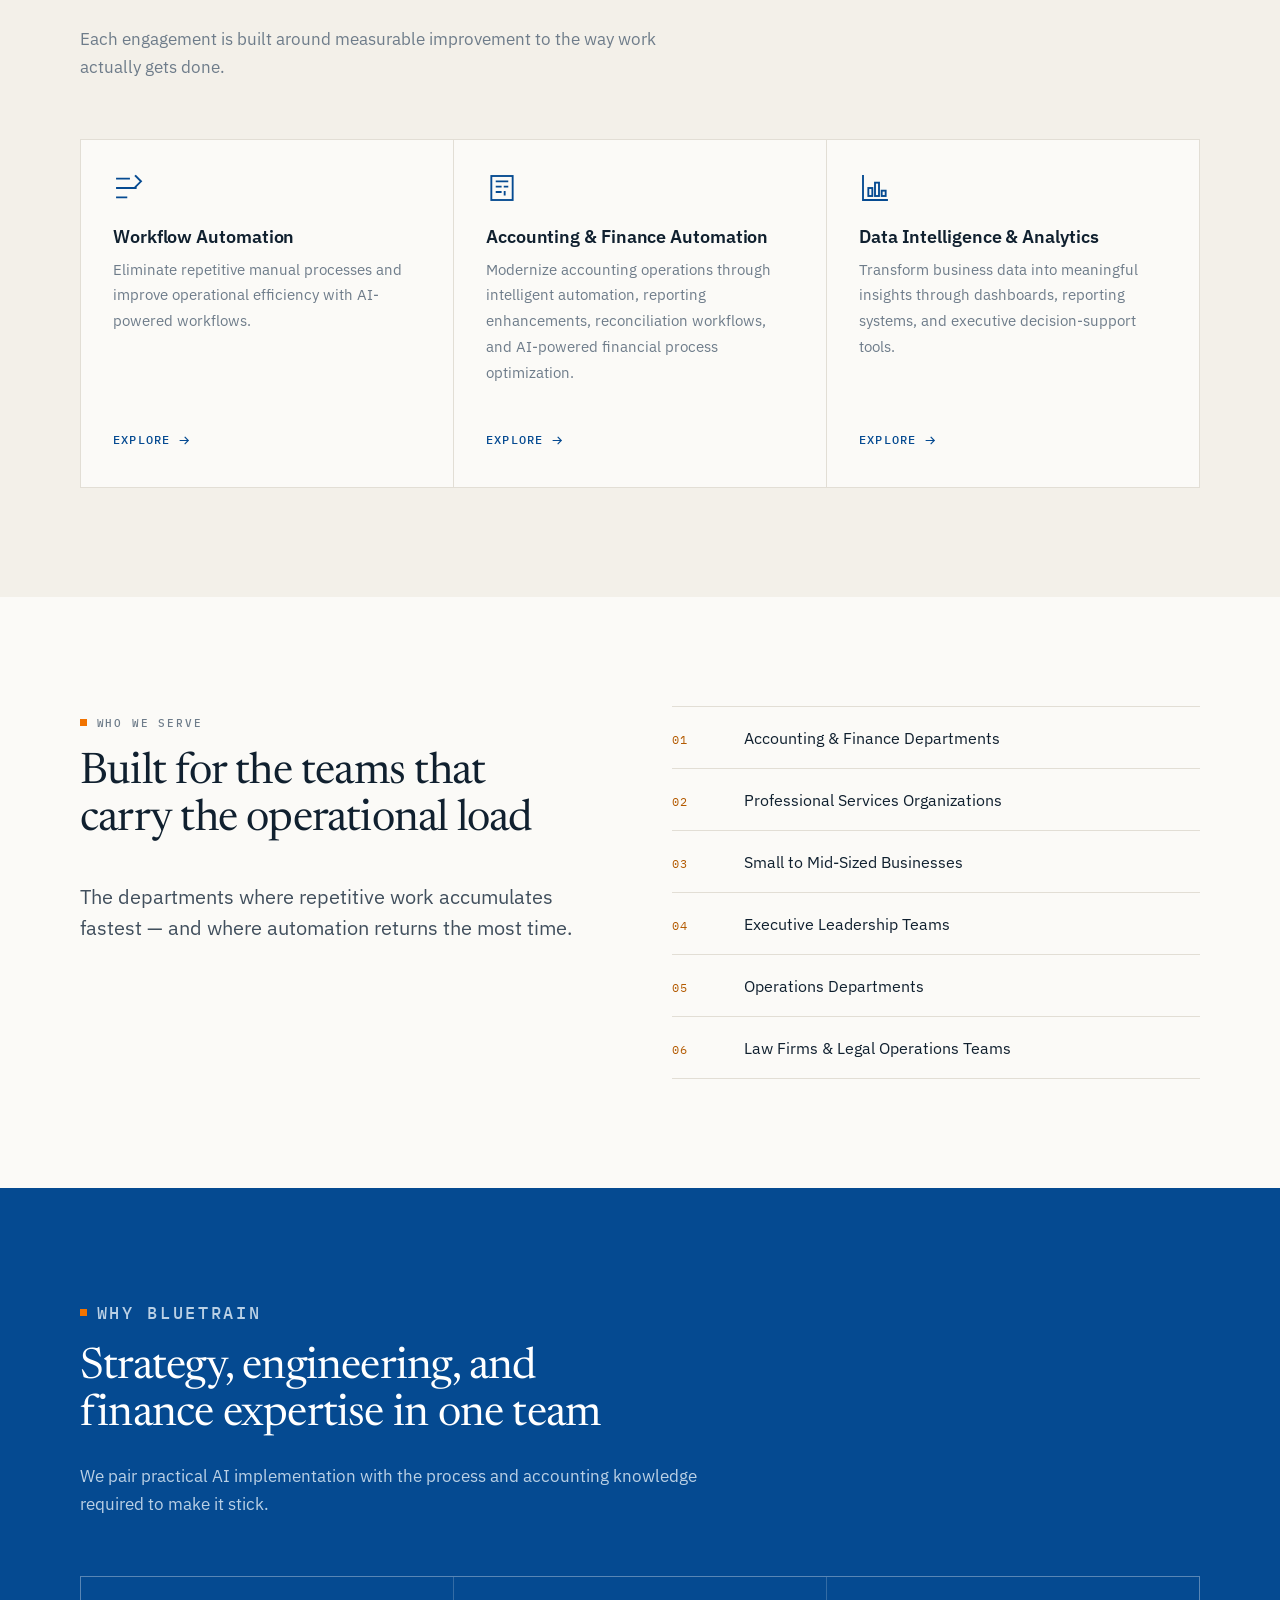
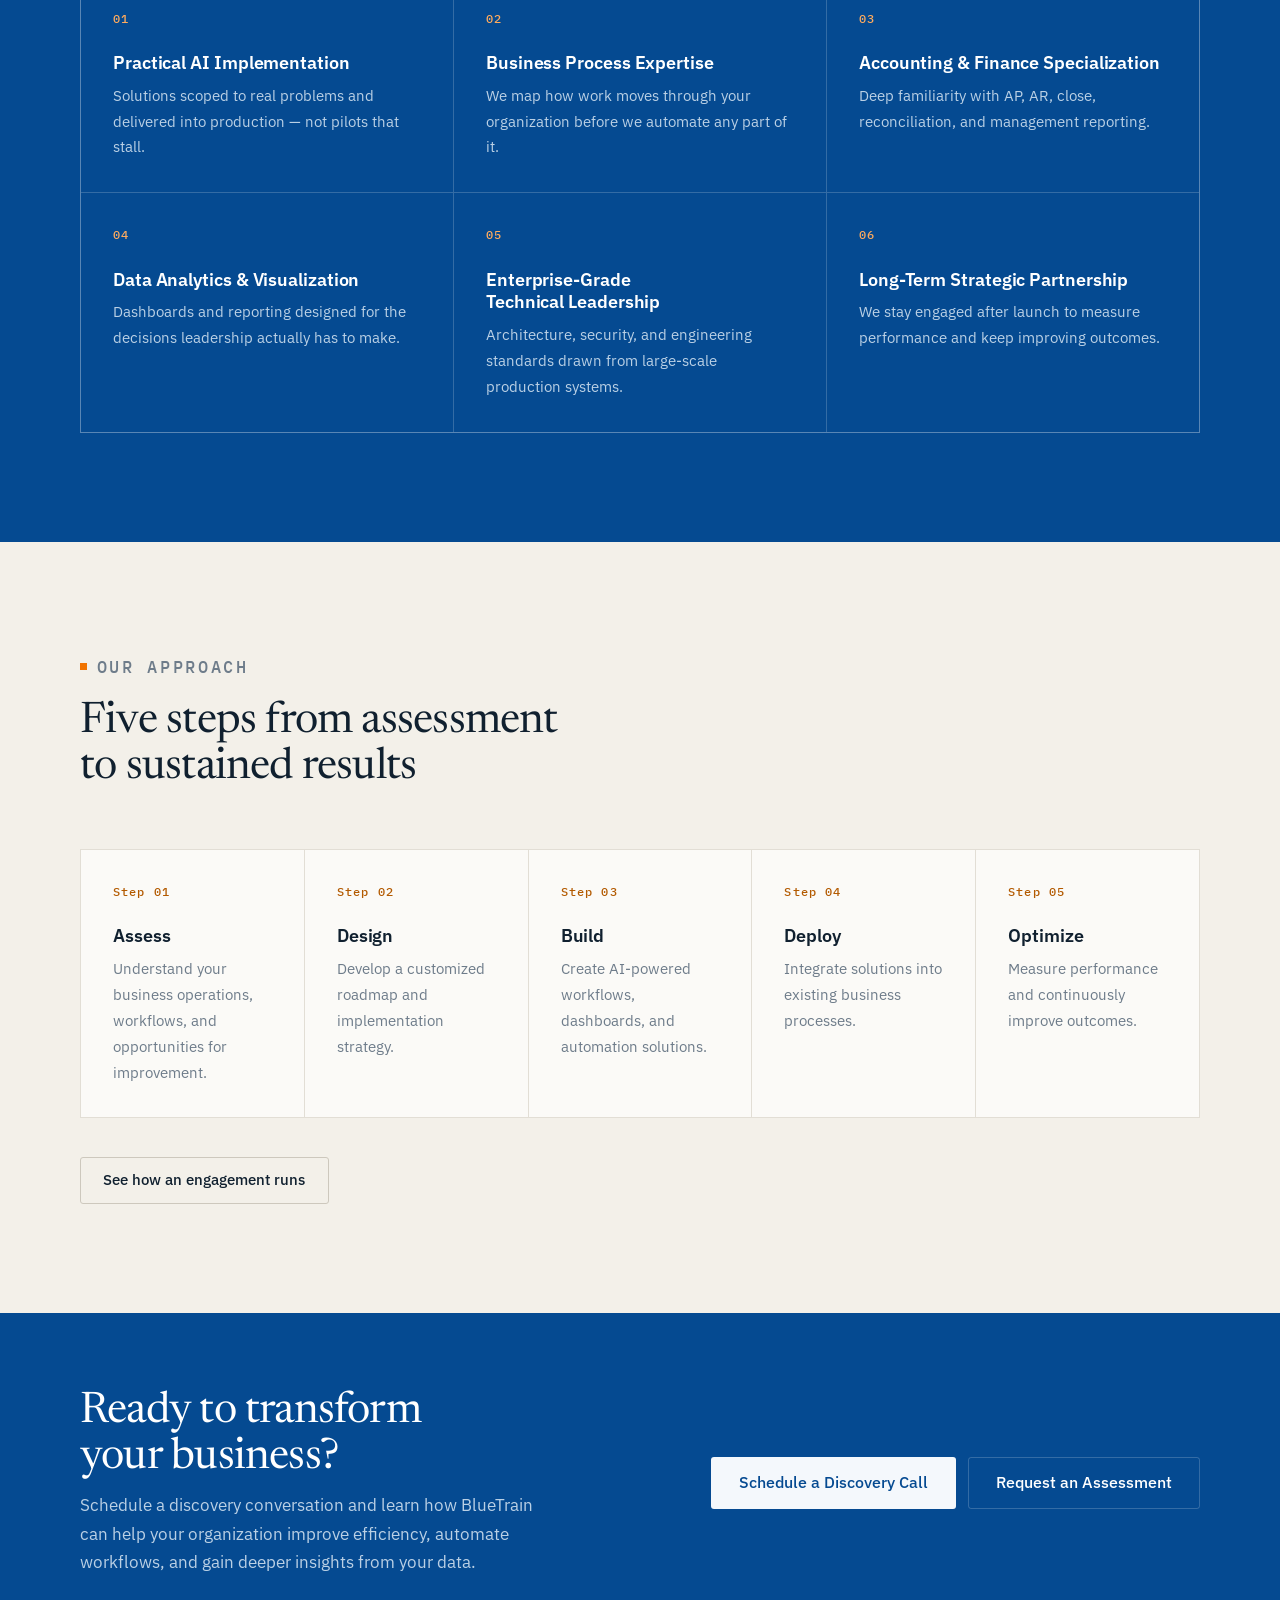
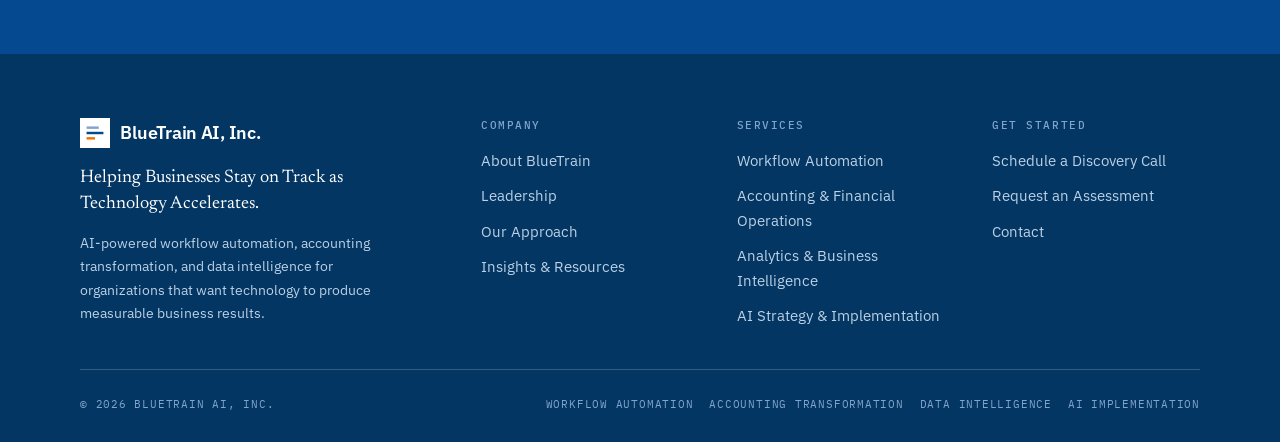
==== commit 110ff534: "Remove the illustrative snapshot panel from the home hero The panel's meters encoded nothing — the f" ====
--- a/index.html
+++ b/index.html
@@ -54,56 +54,19 @@
   <!-- ================================================= HERO ============== -->
   <section class="hero">
     <div class="container">
-      <div class="hero__grid">
-        <div class="stagger">
-          <p class="eyebrow">Workflow&nbsp;Automation · Accounting · Data&nbsp;Intelligence</p>
-          <h1>Transform the Way <em>Your Business Works</em></h1>
-          <p class="hero__sub">
-            BlueTrain designs and implements AI-powered workflows, accounting automation, and
-            data intelligence solutions that eliminate repetitive work, improve operational
-            efficiency, and deliver actionable business insights.
-          </p>
-          <div class="btn-row">
-            <a class="btn btn--primary btn--lg" href="contact.html">Schedule a Discovery Call</a>
-            <a class="btn btn--secondary btn--lg" href="contact.html#assessment">Request a Workflow Assessment</a>
-          </div>
-          <p class="hero__meta">Helping Businesses Stay on Track as Technology Accelerates.&trade;</p>
+      <div class="hero__inner stagger">
+        <p class="eyebrow">Workflow&nbsp;Automation · Accounting · Data&nbsp;Intelligence</p>
+        <h1>Transform the Way <em>Your Business Works</em></h1>
+        <p class="hero__sub">
+          BlueTrain designs and implements AI-powered workflows, accounting automation, and
+          data intelligence solutions that eliminate repetitive work, improve operational
+          efficiency, and deliver actionable business insights.
+        </p>
+        <div class="btn-row">
+          <a class="btn btn--primary btn--lg" href="contact.html">Schedule a Discovery Call</a>
+          <a class="btn btn--secondary btn--lg" href="contact.html#assessment">Request a Workflow Assessment</a>
         </div>
-
-        <div class="panel stagger--late" aria-hidden="true">
-          <div class="panel__head">
-            <span>Operations Snapshot</span>
-            <span>Illustrative</span>
-          </div>
-          <div class="panel__row">
-            <span>
-              <span class="panel__name">Invoice intake &amp; approval</span>
-              <span class="panel__note">Automated routing</span>
-            </span>
-            <span class="meter"><i class="on"></i><i class="on"></i><i class="on"></i><i class="on"></i><i></i></span>
-          </div>
-          <div class="panel__row">
-            <span>
-              <span class="panel__name">Month-end close checklist</span>
-              <span class="panel__note">Reconciliation workflow</span>
-            </span>
-            <span class="meter"><i class="on"></i><i class="on"></i><i class="on"></i><i></i><i></i></span>
-          </div>
-          <div class="panel__row">
-            <span>
-              <span class="panel__name">Executive KPI dashboard</span>
-              <span class="panel__note">Decision support</span>
-            </span>
-            <span class="meter"><i class="on"></i><i class="on"></i><i class="on"></i><i class="on"></i><i class="on"></i></span>
-          </div>
-          <div class="panel__row">
-            <span>
-              <span class="panel__name">Manual hours reclaimed</span>
-              <span class="panel__note">Measured after deployment</span>
-            </span>
-            <span class="meter"><i class="on"></i><i class="on"></i><i class="on"></i><i class="on"></i><i></i></span>
-          </div>
-        </div>
+        <p class="hero__meta">Helping Businesses Stay on Track as Technology Accelerates.</p>
       </div>
     </div>
   </section>
@@ -293,7 +256,7 @@
           </svg>
           <span class="logo__text">BlueTrain AI, Inc.</span>
         </a>
-        <p class="footer-tagline">Helping Businesses Stay on Track as Technology Accelerates.&trade;</p>
+        <p class="footer-tagline">Helping Businesses Stay on Track as Technology Accelerates.</p>
         <p class="footer-desc">
           AI-powered workflow automation, accounting transformation, and data intelligence for
           organizations that want technology to produce measurable business results.
--- a/assets/css/styles.css
+++ b/assets/css/styles.css
@@ -743,7 +743,7 @@
    -------------------------------------------------------------------------- */
 .hero {
   position: relative;
-  padding-block: clamp(3.5rem, 8vw, 6.5rem) clamp(3.5rem, 7vw, 6rem);
+  padding-block: clamp(4rem, 9vw, 8rem) clamp(4rem, 8vw, 7rem);
   border-bottom: 1px solid var(--rule);
   overflow: hidden;
 }
@@ -769,21 +769,19 @@
   position: relative;
 }
 
-.hero__grid {
-  display: grid;
-  grid-template-columns: minmax(0, 1.25fr) minmax(0, 0.75fr);
-  gap: clamp(2.5rem, 5vw, 4.5rem);
-  align-items: center;
-}
-
-@media (max-width: 940px) {
-  .hero__grid {
-    grid-template-columns: 1fr;
-  }
+/* Holds the headline to a readable measure now that it runs full width. */
+.hero__inner {
+  max-width: 56rem;
 }
 
 .hero h1 {
   margin-bottom: 1.1rem;
+}
+
+/* The home hero carries the page on its own, so it runs larger than the
+   interior page headings. :not(.page-hero) keeps those at the base h1 size. */
+.hero:not(.page-hero) h1 {
+  font-size: clamp(2.8rem, 6.4vw, 5.4rem);
 }
 
 .hero h1 em {
@@ -795,13 +793,14 @@
   font-size: clamp(1.05rem, 1.6vw, 1.18rem);
   line-height: 1.6;
   color: var(--body);
-  max-width: 46ch;
+  max-width: 52ch;
   margin-bottom: 2rem;
 }
 
 .hero__meta {
-  margin-top: 2.25rem;
-  padding-top: 1.25rem;
+  max-width: 34rem;
+  margin-top: 2.5rem;
+  padding-top: 1.35rem;
   border-top: 1px solid var(--rule);
   font-family: var(--mono);
   font-size: 0.73rem;
@@ -849,75 +848,7 @@
 }
 
 /* --------------------------------------------------------------------------
-   8. Snapshot panel (hero)
-   -------------------------------------------------------------------------- */
-.panel {
-  border: 1px solid var(--rule);
-  background: var(--surface);
-}
-
-.panel__head {
-  display: flex;
-  align-items: center;
-  justify-content: space-between;
-  gap: 1rem;
-  padding: 0.8rem 1.1rem;
-  border-bottom: 1px solid var(--rule);
-  font-family: var(--mono);
-  font-size: 0.68rem;
-  font-weight: 500;
-  letter-spacing: 0.13em;
-  text-transform: uppercase;
-  color: var(--muted);
-}
-
-.panel__row {
-  display: grid;
-  grid-template-columns: minmax(0, 1fr) auto;
-  align-items: center;
-  gap: 1rem;
-  padding: 0.95rem 1.1rem;
-  border-bottom: 1px solid var(--rule);
-}
-
-.panel__row:last-child {
-  border-bottom: 0;
-}
-
-.panel__name {
-  display: block;
-  font-size: 0.92rem;
-  font-weight: 500;
-  color: var(--ink);
-}
-
-.panel__note {
-  display: block;
-  margin-top: 0.15rem;
-  font-family: var(--mono);
-  font-size: 0.69rem;
-  letter-spacing: 0.05em;
-  color: var(--muted);
-}
-
-/* Segmented meter — flat blocks, no gradient bar. */
-.meter {
-  display: flex;
-  gap: 3px;
-}
-
-.meter i {
-  width: 7px;
-  height: 16px;
-  background: var(--blue-pale);
-}
-
-.meter i.on {
-  background: var(--blue-mid);
-}
-
-/* --------------------------------------------------------------------------
-   9. Rows, lists, boxes
+   8. Rows, lists, boxes
    -------------------------------------------------------------------------- */
 .rows {
   border-top: 1px solid var(--rule);
@@ -1071,7 +1002,7 @@
 }
 
 /* --------------------------------------------------------------------------
-   10. Leadership
+   9. Leadership
    -------------------------------------------------------------------------- */
 .person__head {
   display: flex;
@@ -1134,7 +1065,7 @@
 }
 
 /* --------------------------------------------------------------------------
-   11. Forms
+   10. Forms
    -------------------------------------------------------------------------- */
 .contact-grid {
   display: grid;
@@ -1292,7 +1223,7 @@
 }
 
 /* --------------------------------------------------------------------------
-   12. CTA band
+   11. CTA band
    -------------------------------------------------------------------------- */
 .cta {
   background: var(--blue);
@@ -1331,7 +1262,7 @@
 }
 
 /* --------------------------------------------------------------------------
-   13. Footer
+   12. Footer
    -------------------------------------------------------------------------- */
 .site-footer {
   background: var(--blue-deep);
@@ -1427,7 +1358,7 @@
 }
 
 /* --------------------------------------------------------------------------
-   14. Motion
+   13. Motion
    -------------------------------------------------------------------------- */
 @keyframes rise {
   from {
@@ -1459,10 +1390,6 @@
 }
 .stagger > *:nth-child(5) {
   animation-delay: 0.36s;
-}
-
-.stagger--late {
-  animation: rise 0.8s var(--ease) 0.32s both;
 }
 
 .reveal {
@@ -1496,7 +1423,7 @@
 }
 
 /* --------------------------------------------------------------------------
-   15. Utilities
+   14. Utilities
    -------------------------------------------------------------------------- */
 .visually-hidden {
   position: absolute !important;
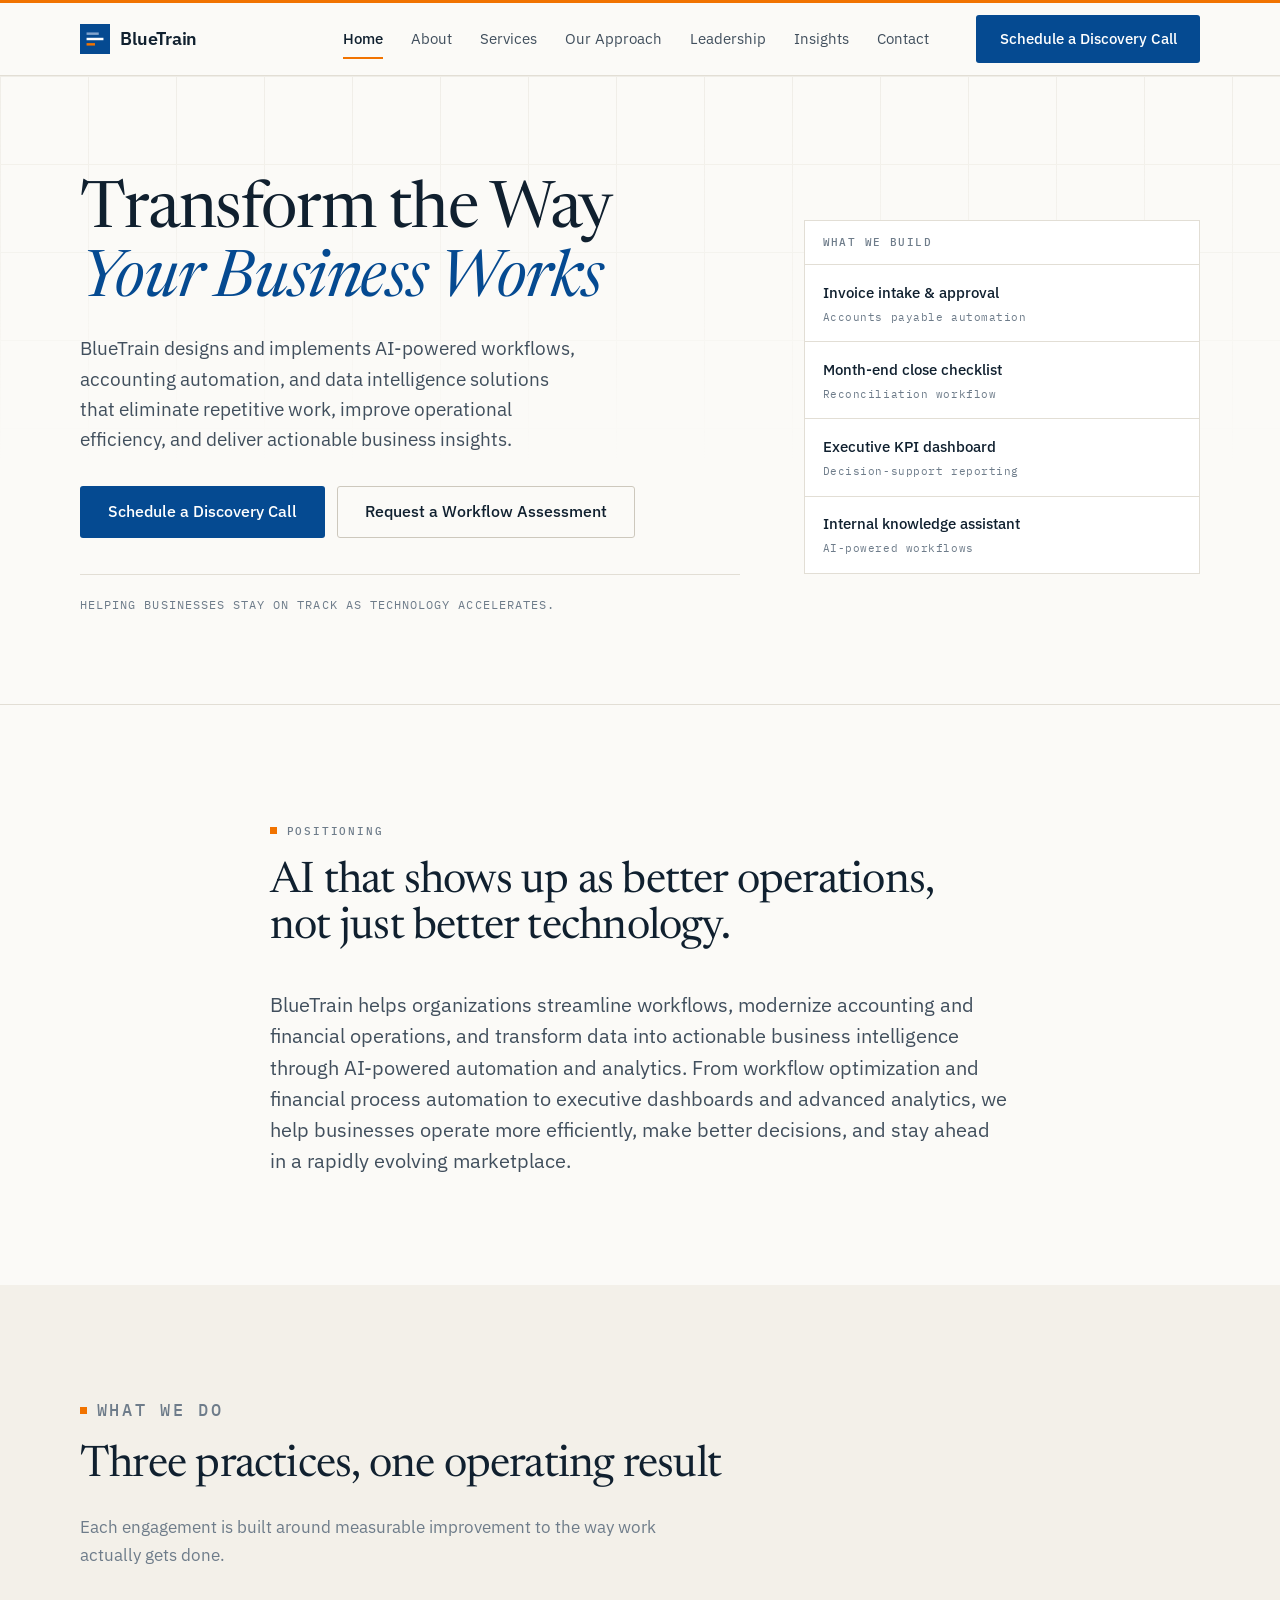
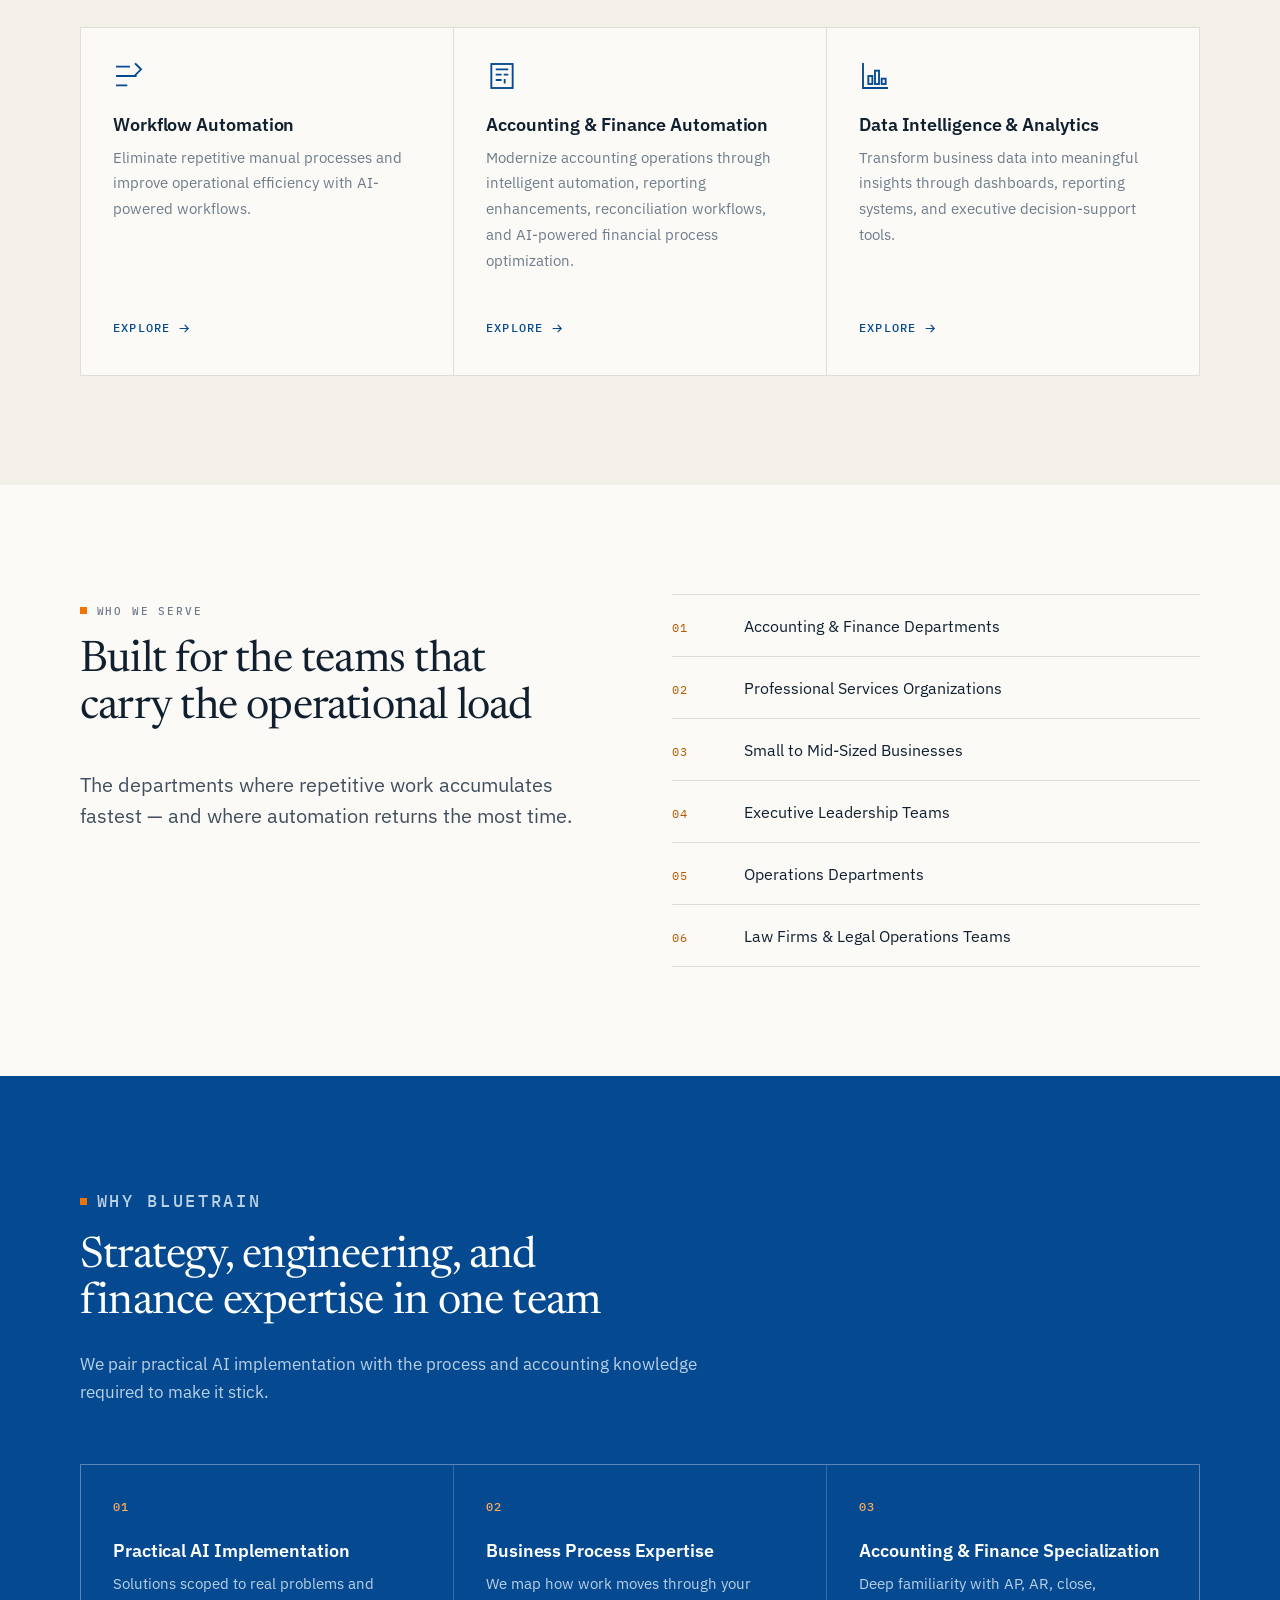
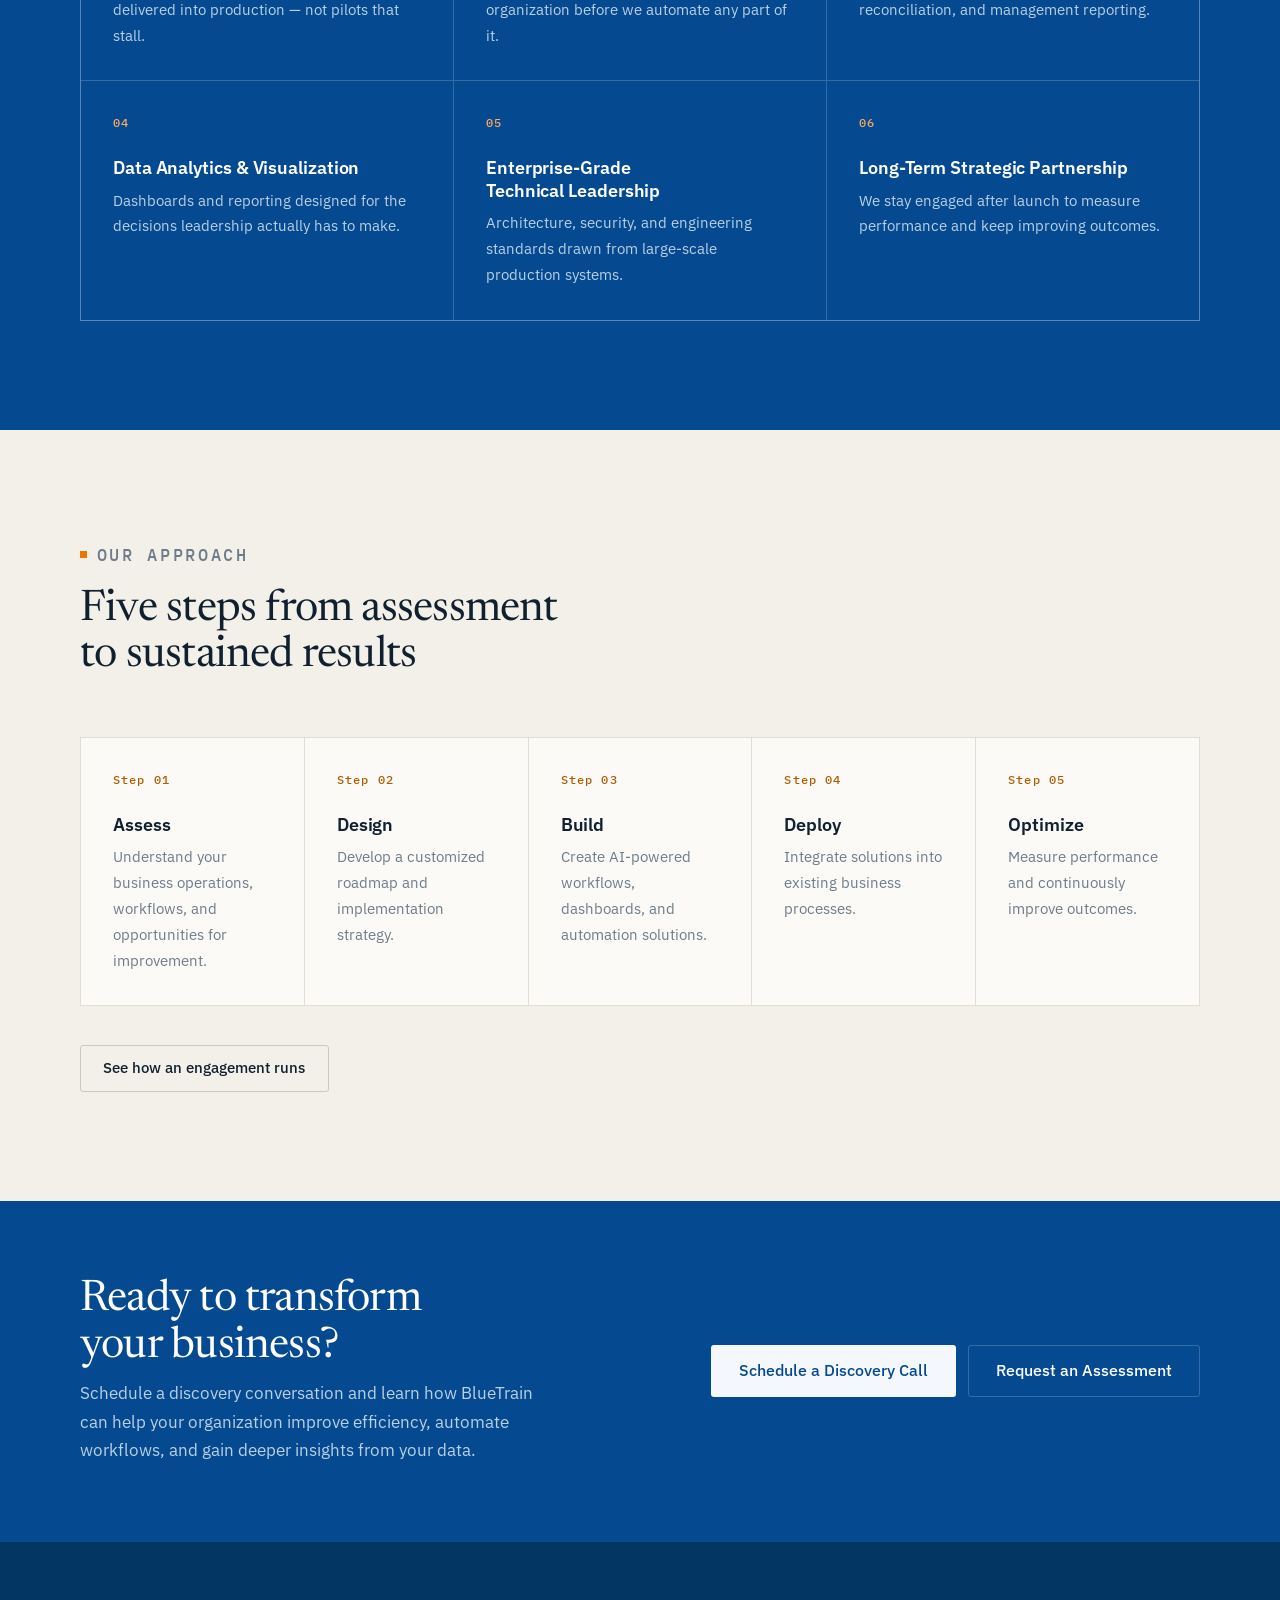
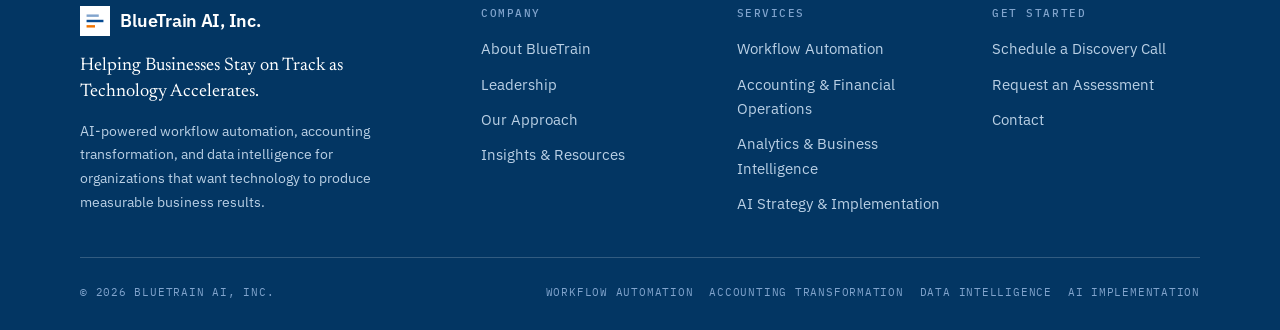
==== commit 7187e4ca: "Restore the hero panel without the meter column Reinstates the panel for visual balance — the hero r" ====
--- a/index.html
+++ b/index.html
@@ -54,19 +54,40 @@
   <!-- ================================================= HERO ============== -->
   <section class="hero">
     <div class="container">
-      <div class="hero__inner stagger">
-        <p class="eyebrow">Workflow&nbsp;Automation · Accounting · Data&nbsp;Intelligence</p>
-        <h1>Transform the Way <em>Your Business Works</em></h1>
-        <p class="hero__sub">
-          BlueTrain designs and implements AI-powered workflows, accounting automation, and
-          data intelligence solutions that eliminate repetitive work, improve operational
-          efficiency, and deliver actionable business insights.
-        </p>
-        <div class="btn-row">
-          <a class="btn btn--primary btn--lg" href="contact.html">Schedule a Discovery Call</a>
-          <a class="btn btn--secondary btn--lg" href="contact.html#assessment">Request a Workflow Assessment</a>
+      <div class="hero__grid">
+        <div class="stagger">
+          <h1>Transform the Way <em>Your Business Works</em></h1>
+          <p class="hero__sub">
+            BlueTrain designs and implements AI-powered workflows, accounting automation, and
+            data intelligence solutions that eliminate repetitive work, improve operational
+            efficiency, and deliver actionable business insights.
+          </p>
+          <div class="btn-row">
+            <a class="btn btn--primary btn--lg" href="contact.html">Schedule a Discovery Call</a>
+            <a class="btn btn--secondary btn--lg" href="contact.html#assessment">Request a Workflow Assessment</a>
+          </div>
+          <p class="hero__meta">Helping Businesses Stay on Track as Technology Accelerates.</p>
         </div>
-        <p class="hero__meta">Helping Businesses Stay on Track as Technology Accelerates.</p>
+
+        <div class="panel stagger--late">
+          <p class="panel__head"><span>What We Build</span></p>
+          <div class="panel__row">
+            <span class="panel__name">Invoice intake &amp; approval</span>
+            <span class="panel__note">Accounts payable automation</span>
+          </div>
+          <div class="panel__row">
+            <span class="panel__name">Month-end close checklist</span>
+            <span class="panel__note">Reconciliation workflow</span>
+          </div>
+          <div class="panel__row">
+            <span class="panel__name">Executive KPI dashboard</span>
+            <span class="panel__note">Decision-support reporting</span>
+          </div>
+          <div class="panel__row">
+            <span class="panel__name">Internal knowledge assistant</span>
+            <span class="panel__note">AI-powered workflows</span>
+          </div>
+        </div>
       </div>
     </div>
   </section>
--- a/assets/css/styles.css
+++ b/assets/css/styles.css
@@ -743,7 +743,7 @@
    -------------------------------------------------------------------------- */
 .hero {
   position: relative;
-  padding-block: clamp(4rem, 9vw, 8rem) clamp(4rem, 8vw, 7rem);
+  padding-block: clamp(3.5rem, 8vw, 6.5rem) clamp(3.5rem, 7vw, 6rem);
   border-bottom: 1px solid var(--rule);
   overflow: hidden;
 }
@@ -769,19 +769,21 @@
   position: relative;
 }
 
-/* Holds the headline to a readable measure now that it runs full width. */
-.hero__inner {
-  max-width: 56rem;
+.hero__grid {
+  display: grid;
+  grid-template-columns: minmax(0, 1.25fr) minmax(0, 0.75fr);
+  gap: clamp(2.5rem, 5vw, 4.5rem);
+  align-items: center;
+}
+
+@media (max-width: 940px) {
+  .hero__grid {
+    grid-template-columns: 1fr;
+  }
 }
 
 .hero h1 {
   margin-bottom: 1.1rem;
-}
-
-/* The home hero carries the page on its own, so it runs larger than the
-   interior page headings. :not(.page-hero) keeps those at the base h1 size. */
-.hero:not(.page-hero) h1 {
-  font-size: clamp(2.8rem, 6.4vw, 5.4rem);
 }
 
 .hero h1 em {
@@ -793,14 +795,13 @@
   font-size: clamp(1.05rem, 1.6vw, 1.18rem);
   line-height: 1.6;
   color: var(--body);
-  max-width: 52ch;
+  max-width: 46ch;
   margin-bottom: 2rem;
 }
 
 .hero__meta {
-  max-width: 34rem;
-  margin-top: 2.5rem;
-  padding-top: 1.35rem;
+  margin-top: 2.25rem;
+  padding-top: 1.25rem;
   border-top: 1px solid var(--rule);
   font-family: var(--mono);
   font-size: 0.73rem;
@@ -848,7 +849,52 @@
 }
 
 /* --------------------------------------------------------------------------
-   8. Rows, lists, boxes
+   8. Snapshot panel (hero)
+   -------------------------------------------------------------------------- */
+.panel {
+  border: 1px solid var(--rule);
+  background: var(--surface);
+}
+
+.panel__head {
+  margin: 0;
+  padding: 0.8rem 1.1rem;
+  border-bottom: 1px solid var(--rule);
+  font-family: var(--mono);
+  font-size: 0.68rem;
+  font-weight: 500;
+  letter-spacing: 0.13em;
+  text-transform: uppercase;
+  color: var(--muted);
+}
+
+.panel__row {
+  padding: 0.95rem 1.1rem;
+  border-bottom: 1px solid var(--rule);
+}
+
+.panel__row:last-child {
+  border-bottom: 0;
+}
+
+.panel__name {
+  display: block;
+  font-size: 0.92rem;
+  font-weight: 500;
+  color: var(--ink);
+}
+
+.panel__note {
+  display: block;
+  margin-top: 0.15rem;
+  font-family: var(--mono);
+  font-size: 0.69rem;
+  letter-spacing: 0.05em;
+  color: var(--muted);
+}
+
+/* --------------------------------------------------------------------------
+   9. Rows, lists, boxes
    -------------------------------------------------------------------------- */
 .rows {
   border-top: 1px solid var(--rule);
@@ -1002,7 +1048,7 @@
 }
 
 /* --------------------------------------------------------------------------
-   9. Leadership
+   10. Leadership
    -------------------------------------------------------------------------- */
 .person__head {
   display: flex;
@@ -1065,7 +1111,7 @@
 }
 
 /* --------------------------------------------------------------------------
-   10. Forms
+   11. Forms
    -------------------------------------------------------------------------- */
 .contact-grid {
   display: grid;
@@ -1223,7 +1269,7 @@
 }
 
 /* --------------------------------------------------------------------------
-   11. CTA band
+   12. CTA band
    -------------------------------------------------------------------------- */
 .cta {
   background: var(--blue);
@@ -1262,7 +1308,7 @@
 }
 
 /* --------------------------------------------------------------------------
-   12. Footer
+   13. Footer
    -------------------------------------------------------------------------- */
 .site-footer {
   background: var(--blue-deep);
@@ -1358,7 +1404,7 @@
 }
 
 /* --------------------------------------------------------------------------
-   13. Motion
+   14. Motion
    -------------------------------------------------------------------------- */
 @keyframes rise {
   from {
@@ -1390,6 +1436,10 @@
 }
 .stagger > *:nth-child(5) {
   animation-delay: 0.36s;
+}
+
+.stagger--late {
+  animation: rise 0.8s var(--ease) 0.32s both;
 }
 
 .reveal {
@@ -1423,7 +1473,7 @@
 }
 
 /* --------------------------------------------------------------------------
-   14. Utilities
+   15. Utilities
    -------------------------------------------------------------------------- */
 .visually-hidden {
   position: absolute !important;
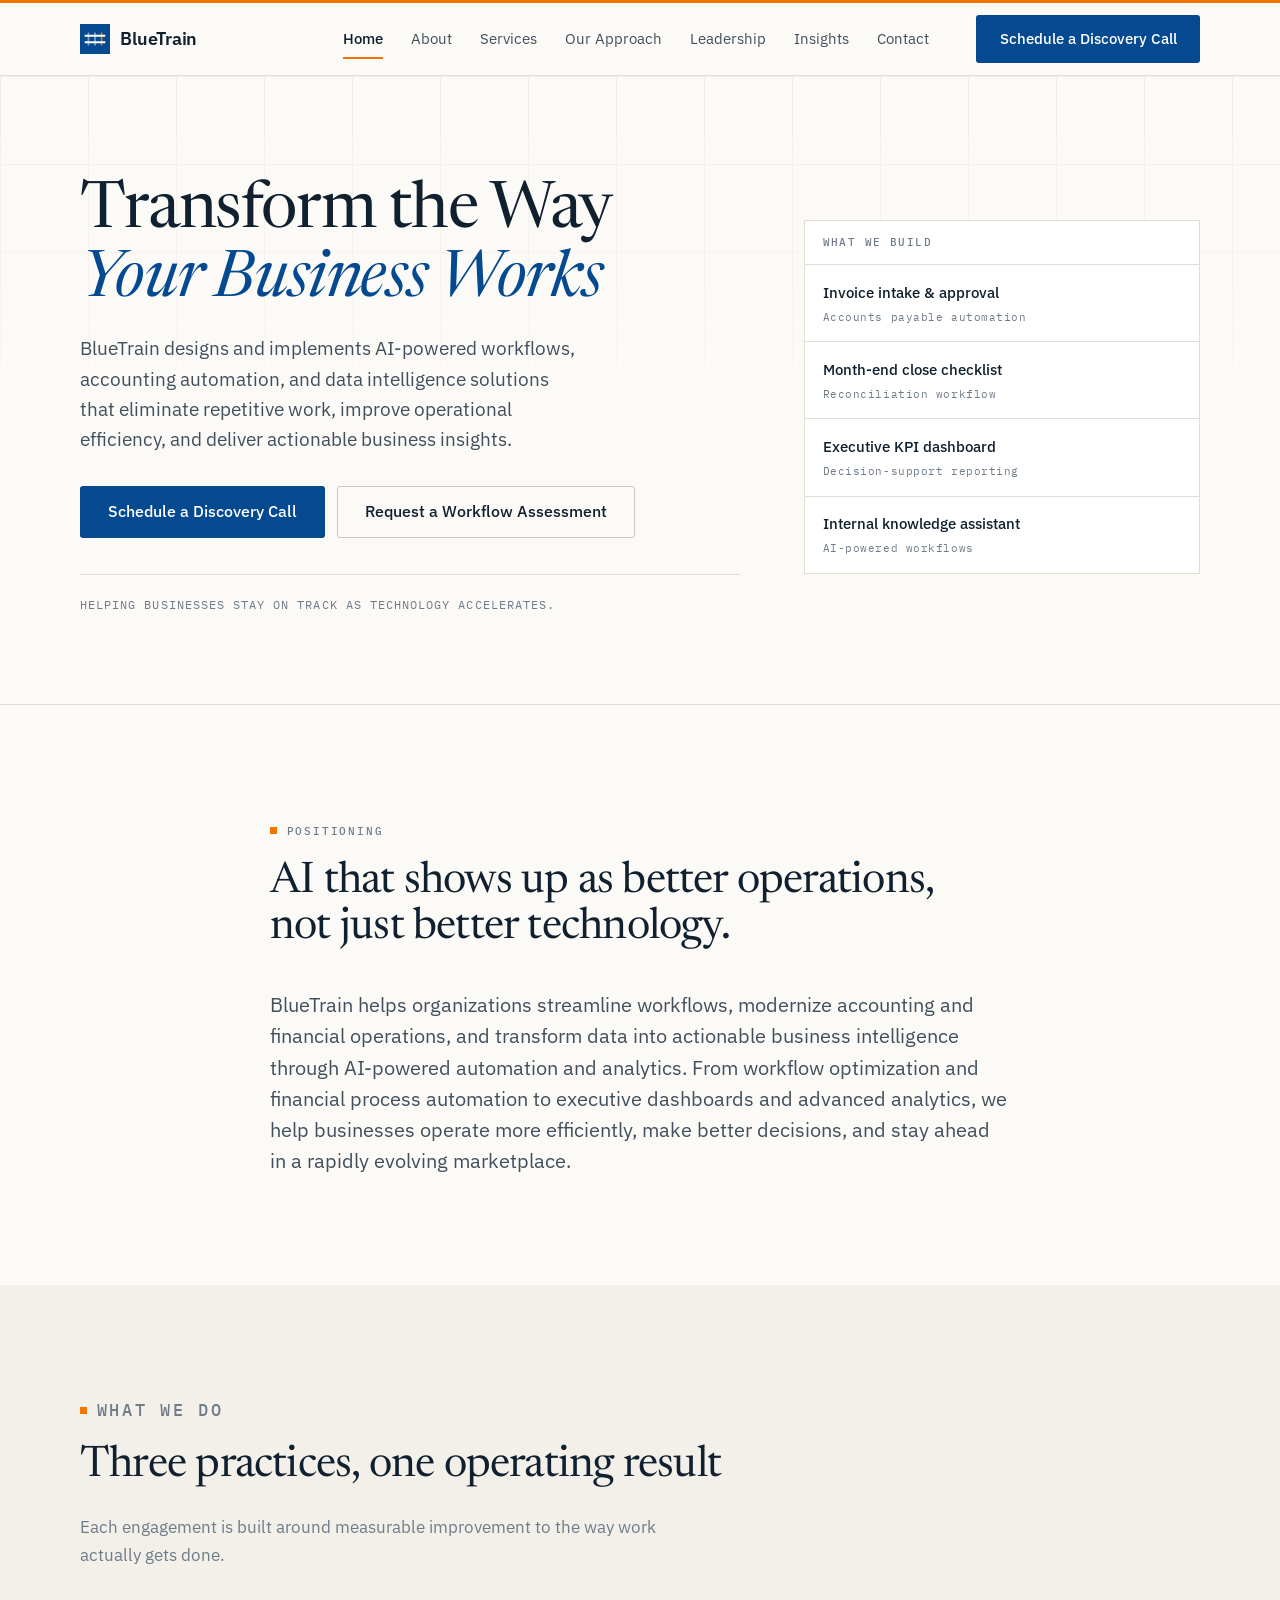
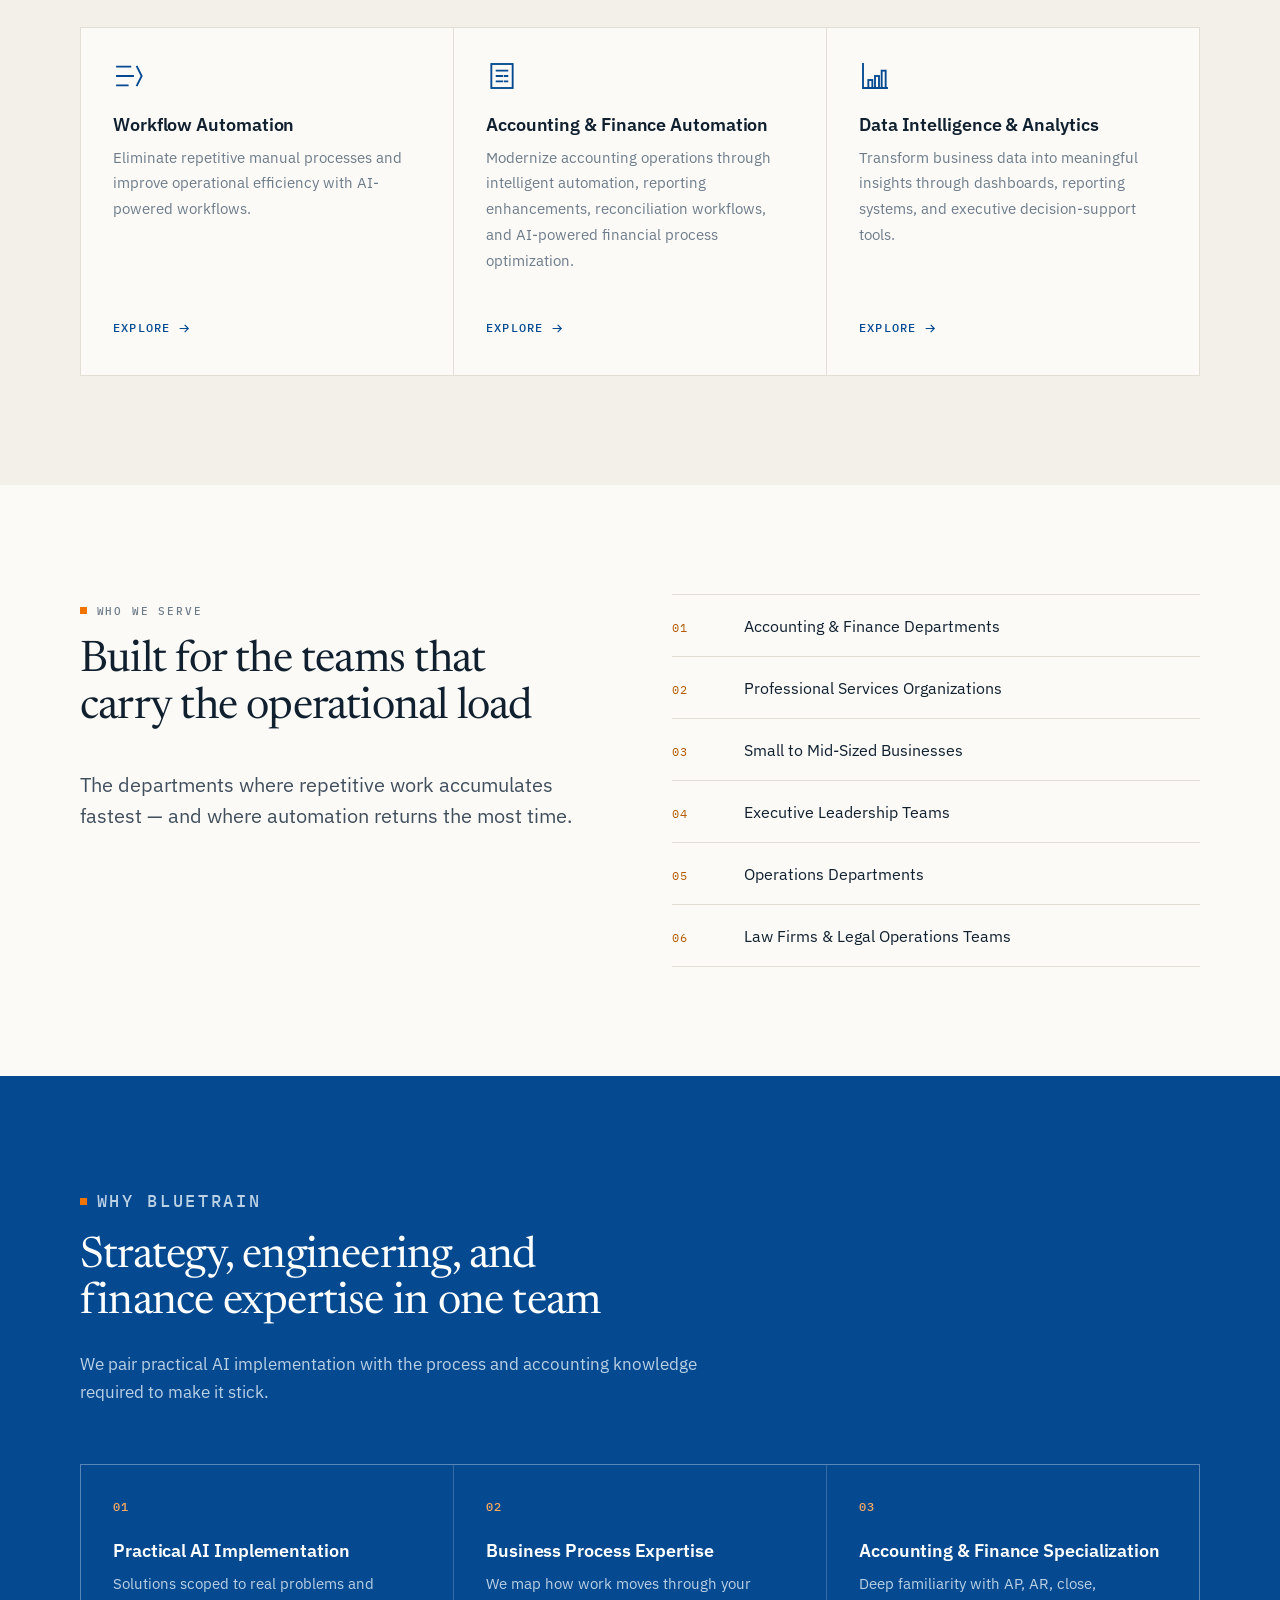
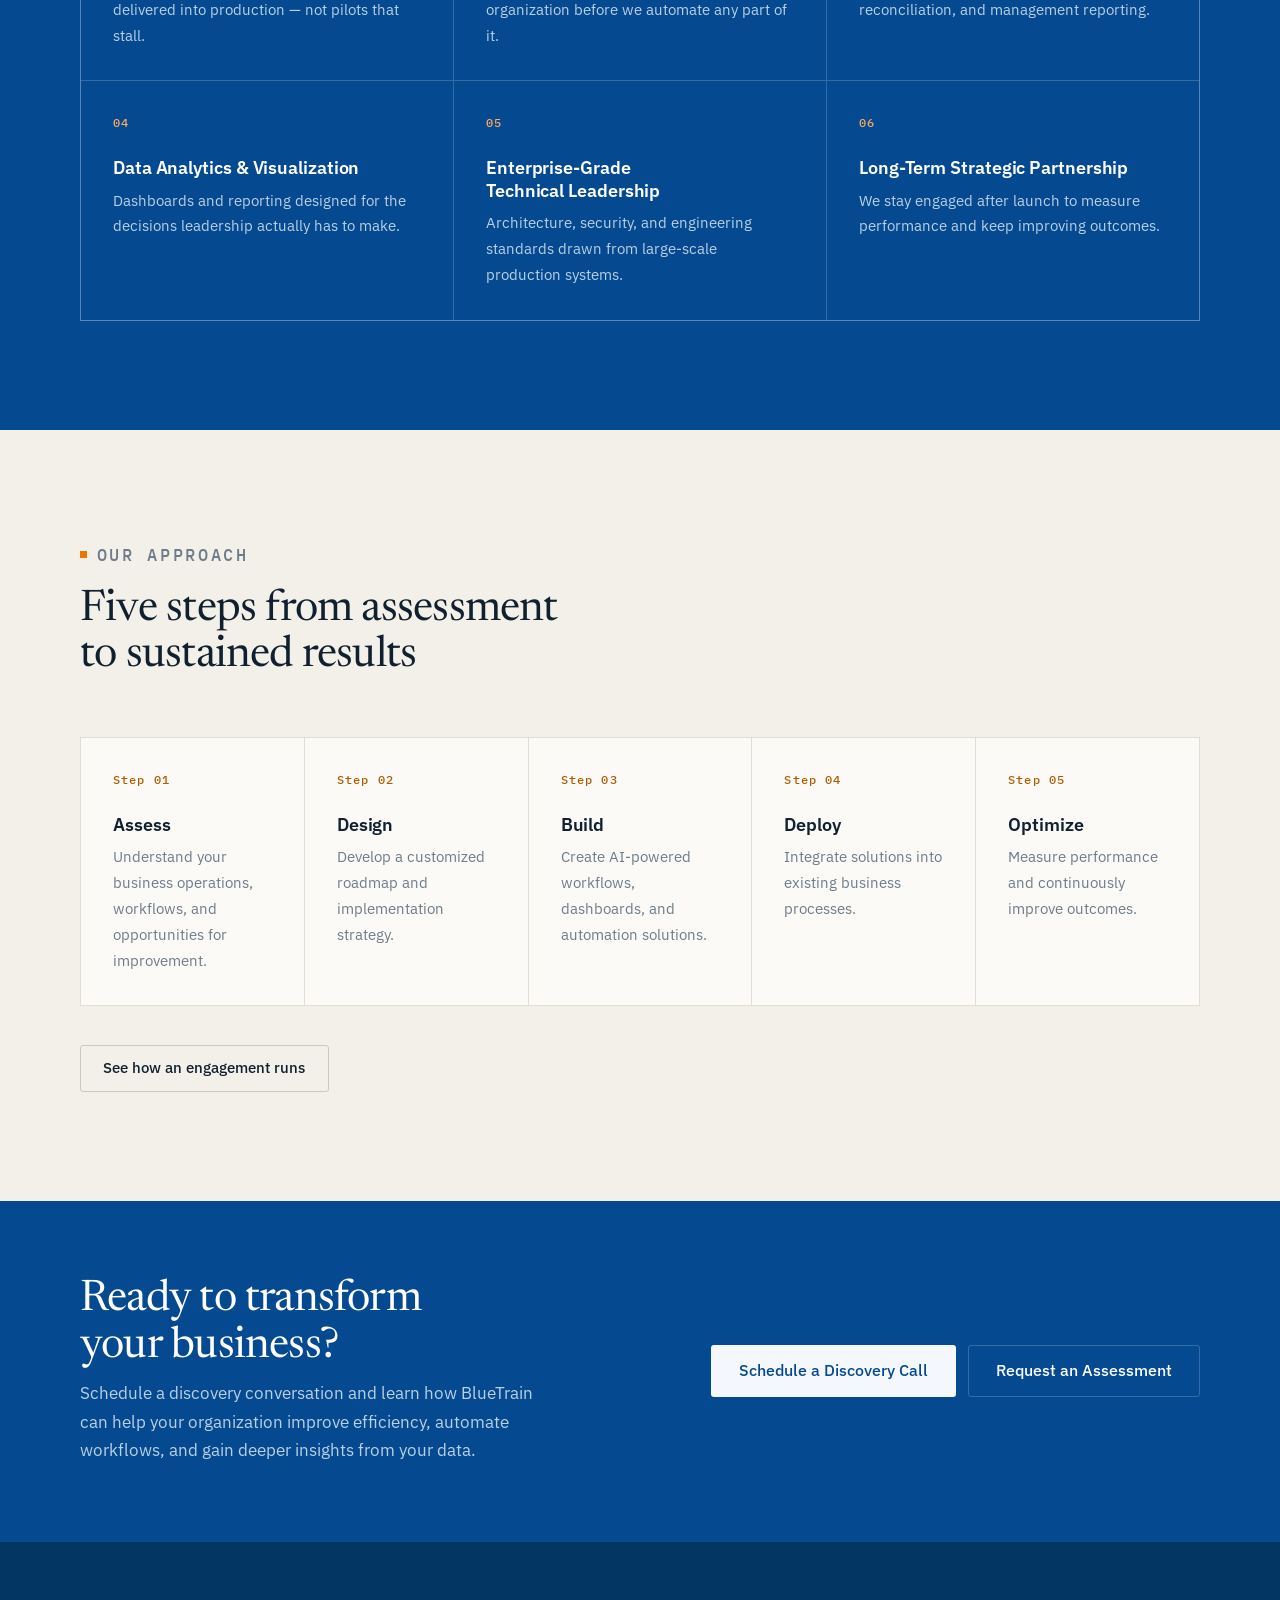
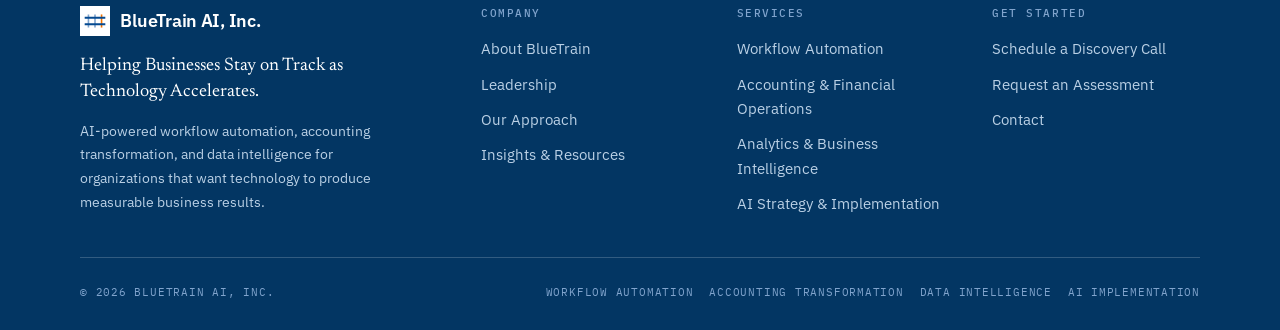
==== commit ac518382: "Replace the placeholder mark with a track logo, and fix the card icons Logo: the old mark was three " ====
--- a/index.html
+++ b/index.html
@@ -23,9 +23,9 @@
     <a class="logo" href="index.html" aria-label="BlueTrain — home">
       <svg class="logo__mark" viewBox="0 0 32 32" aria-hidden="true" focusable="false">
         <rect width="32" height="32" fill="#054a91"/>
-        <rect x="7" y="9" width="13" height="2.6" fill="#81a4cd"/>
-        <rect x="7" y="14.7" width="18" height="2.6" fill="#ffffff"/>
-        <rect x="7" y="20.4" width="9" height="2.6" fill="#f17300"/>
+        <path d="M9 9v14M16 9v14" stroke="#81a4cd" stroke-width="1.7"/>
+        <path d="M23 9v14" stroke="#f17300" stroke-width="1.7"/>
+        <path d="M5 12.5h22M5 19.5h22" stroke="#ffffff" stroke-width="2.1"/>
       </svg>
       <span class="logo__text">BlueTrain</span>
     </a>
@@ -119,7 +119,7 @@
       <div class="lattice lattice--3 lattice--alt reveal">
         <article class="cell">
           <span class="cell__icon">
-            <svg viewBox="0 0 24 24" fill="none" stroke="currentColor" stroke-width="1.4" stroke-linecap="square"><path d="M3 5h9M3 12h14M3 19h7"/><path d="M17 3l4 4-4 4"/></svg>
+            <svg viewBox="0 0 24 24" fill="none" stroke="currentColor" stroke-width="1.4" stroke-linecap="square" stroke-linejoin="miter"><path d="M3 5h10M3 12h12M3 19h8"/><path d="M18 5 21.5 12 18 19"/></svg>
           </span>
           <h3>Workflow Automation</h3>
           <p>Eliminate repetitive manual processes and improve operational efficiency with AI-powered workflows.</p>
@@ -131,7 +131,7 @@
 
         <article class="cell">
           <span class="cell__icon">
-            <svg viewBox="0 0 24 24" fill="none" stroke="currentColor" stroke-width="1.4" stroke-linecap="square"><rect x="4" y="3" width="16" height="18"/><path d="M8 7h8M8 11h3M8 15h3M14 11h2M14 15v2"/></svg>
+            <svg viewBox="0 0 24 24" fill="none" stroke="currentColor" stroke-width="1.4" stroke-linecap="square"><rect x="4" y="3" width="16" height="18"/><path d="M8 8h8M8 12h4M14 12h2M8 16h4M14 16h2"/></svg>
           </span>
           <h3>Accounting &amp; Finance Automation</h3>
           <p>Modernize accounting operations through intelligent automation, reporting enhancements, reconciliation workflows, and AI-powered financial process optimization.</p>
@@ -143,7 +143,7 @@
 
         <article class="cell">
           <span class="cell__icon">
-            <svg viewBox="0 0 24 24" fill="none" stroke="currentColor" stroke-width="1.4" stroke-linecap="square"><path d="M3 3v18h18"/><rect x="7" y="12" width="3" height="6"/><rect x="12" y="8" width="3" height="10"/><rect x="17" y="14" width="3" height="4"/></svg>
+            <svg viewBox="0 0 24 24" fill="none" stroke="currentColor" stroke-width="1.4" stroke-linecap="square"><path d="M3 3v18h18"/><rect x="7" y="15" width="3" height="6"/><rect x="12" y="12" width="3" height="9"/><rect x="17" y="8" width="3" height="13"/></svg>
           </span>
           <h3>Data Intelligence &amp; Analytics</h3>
           <p>Transform business data into meaningful insights through dashboards, reporting systems, and executive decision-support tools.</p>
@@ -271,9 +271,9 @@
         <a class="logo" href="index.html">
           <svg class="logo__mark" viewBox="0 0 32 32" aria-hidden="true" focusable="false">
             <rect width="32" height="32" fill="#ffffff"/>
-            <rect x="7" y="9" width="13" height="2.6" fill="#81a4cd"/>
-            <rect x="7" y="14.7" width="18" height="2.6" fill="#054a91"/>
-            <rect x="7" y="20.4" width="9" height="2.6" fill="#f17300"/>
+            <path d="M9 9v14M16 9v14" stroke="#81a4cd" stroke-width="1.7"/>
+            <path d="M23 9v14" stroke="#f17300" stroke-width="1.7"/>
+            <path d="M5 12.5h22M5 19.5h22" stroke="#054a91" stroke-width="2.1"/>
           </svg>
           <span class="logo__text">BlueTrain AI, Inc.</span>
         </a>
